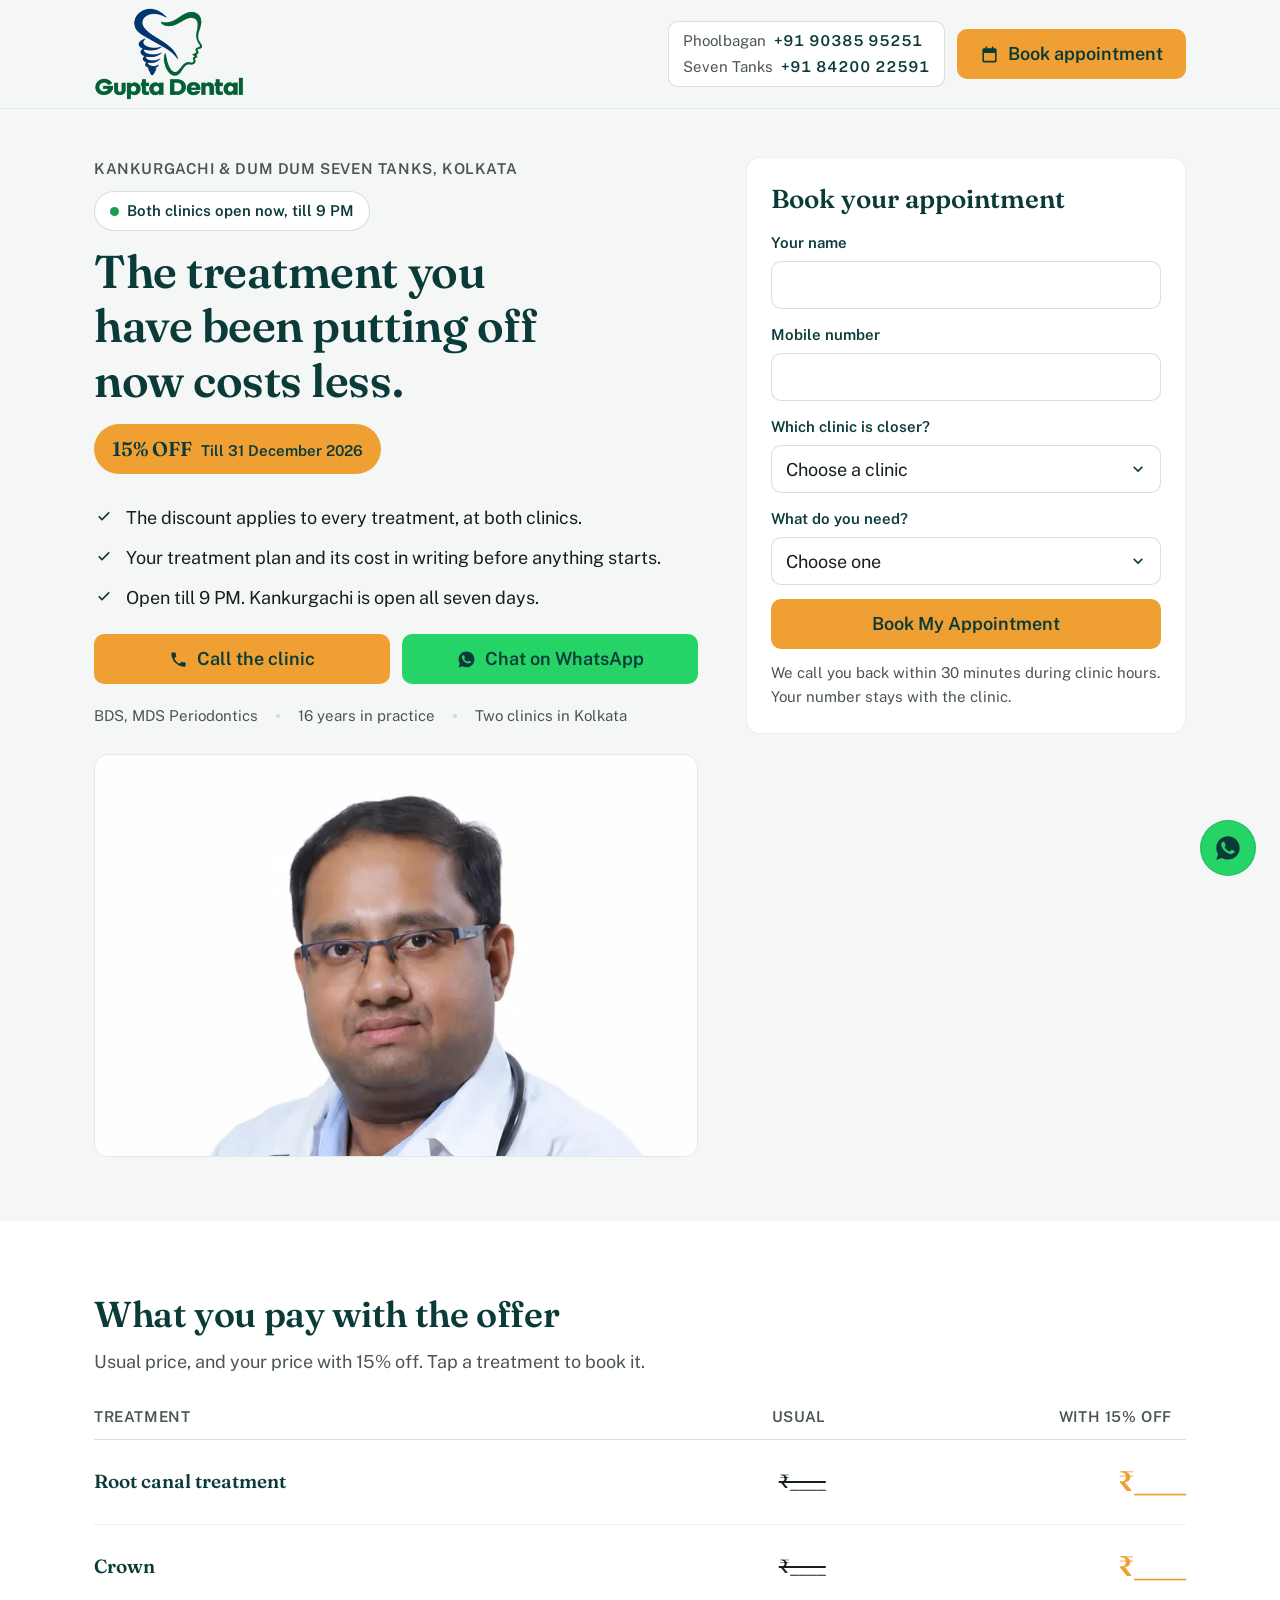
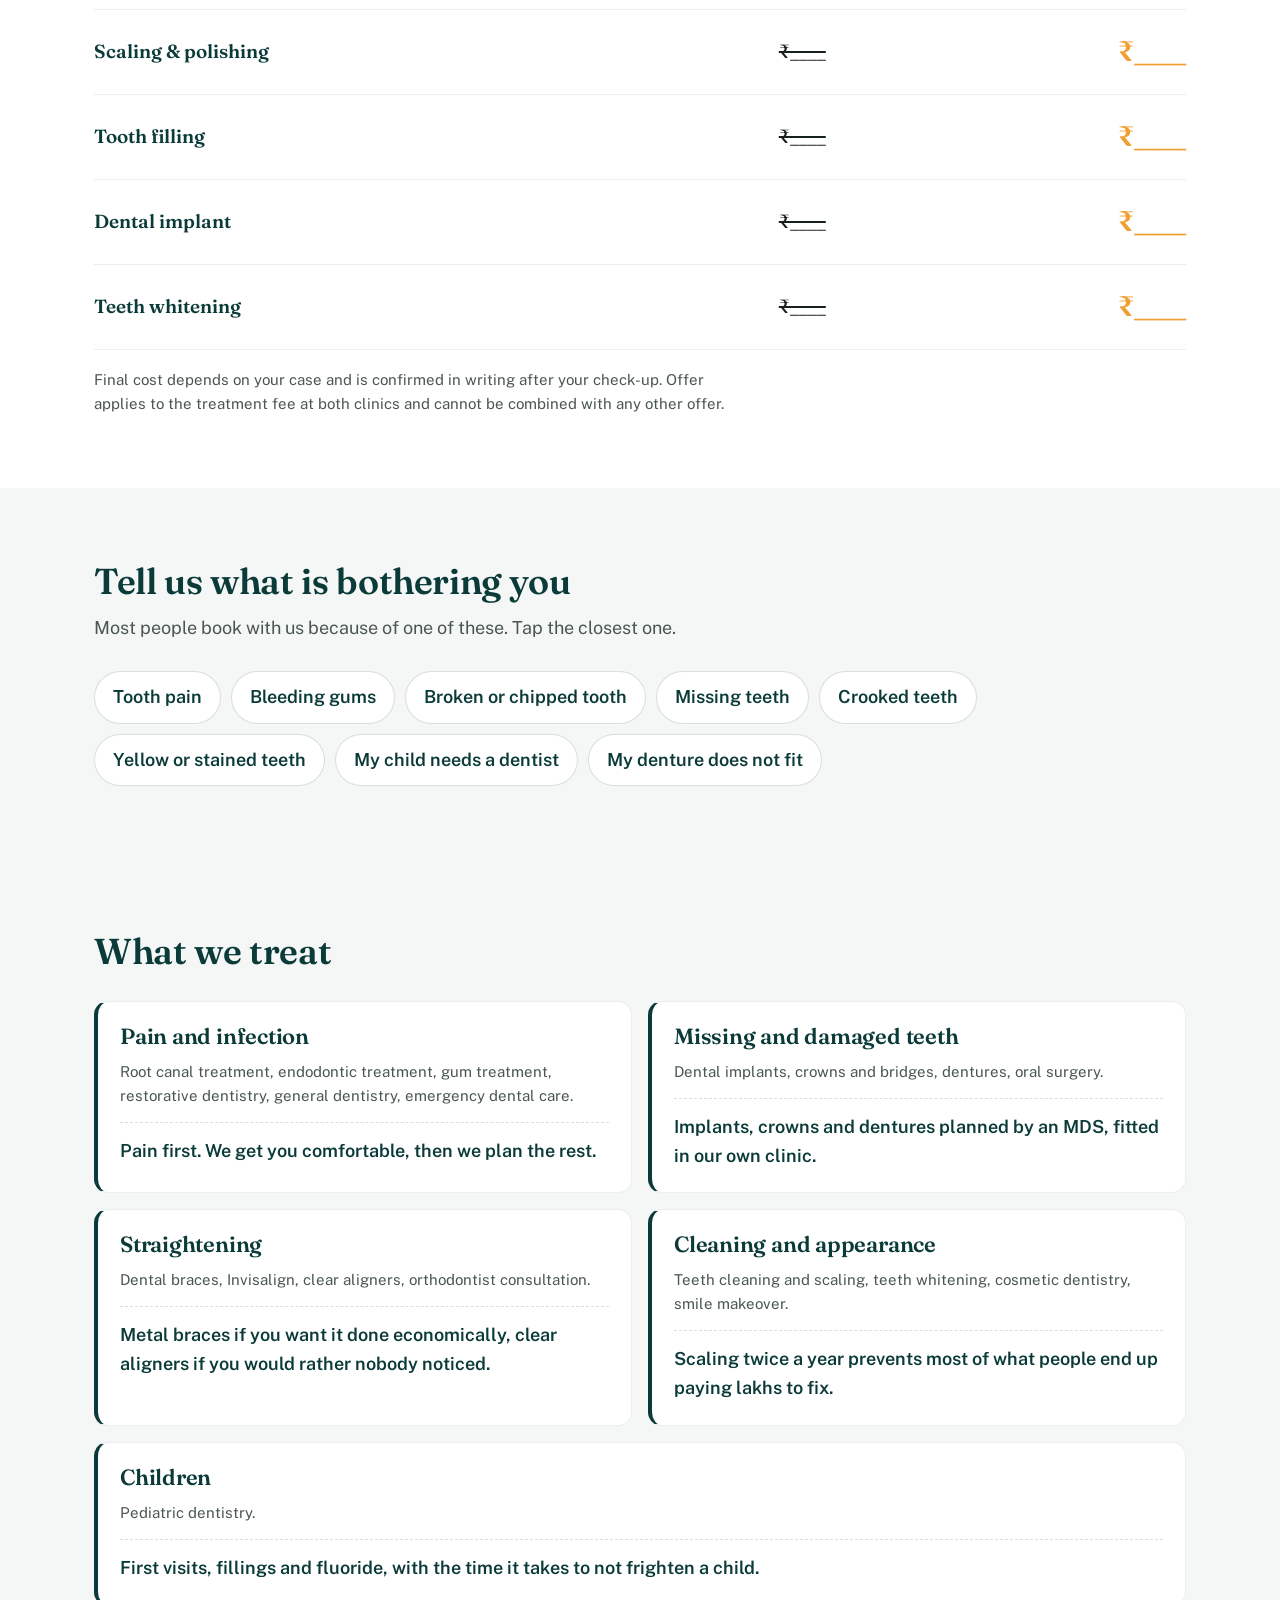
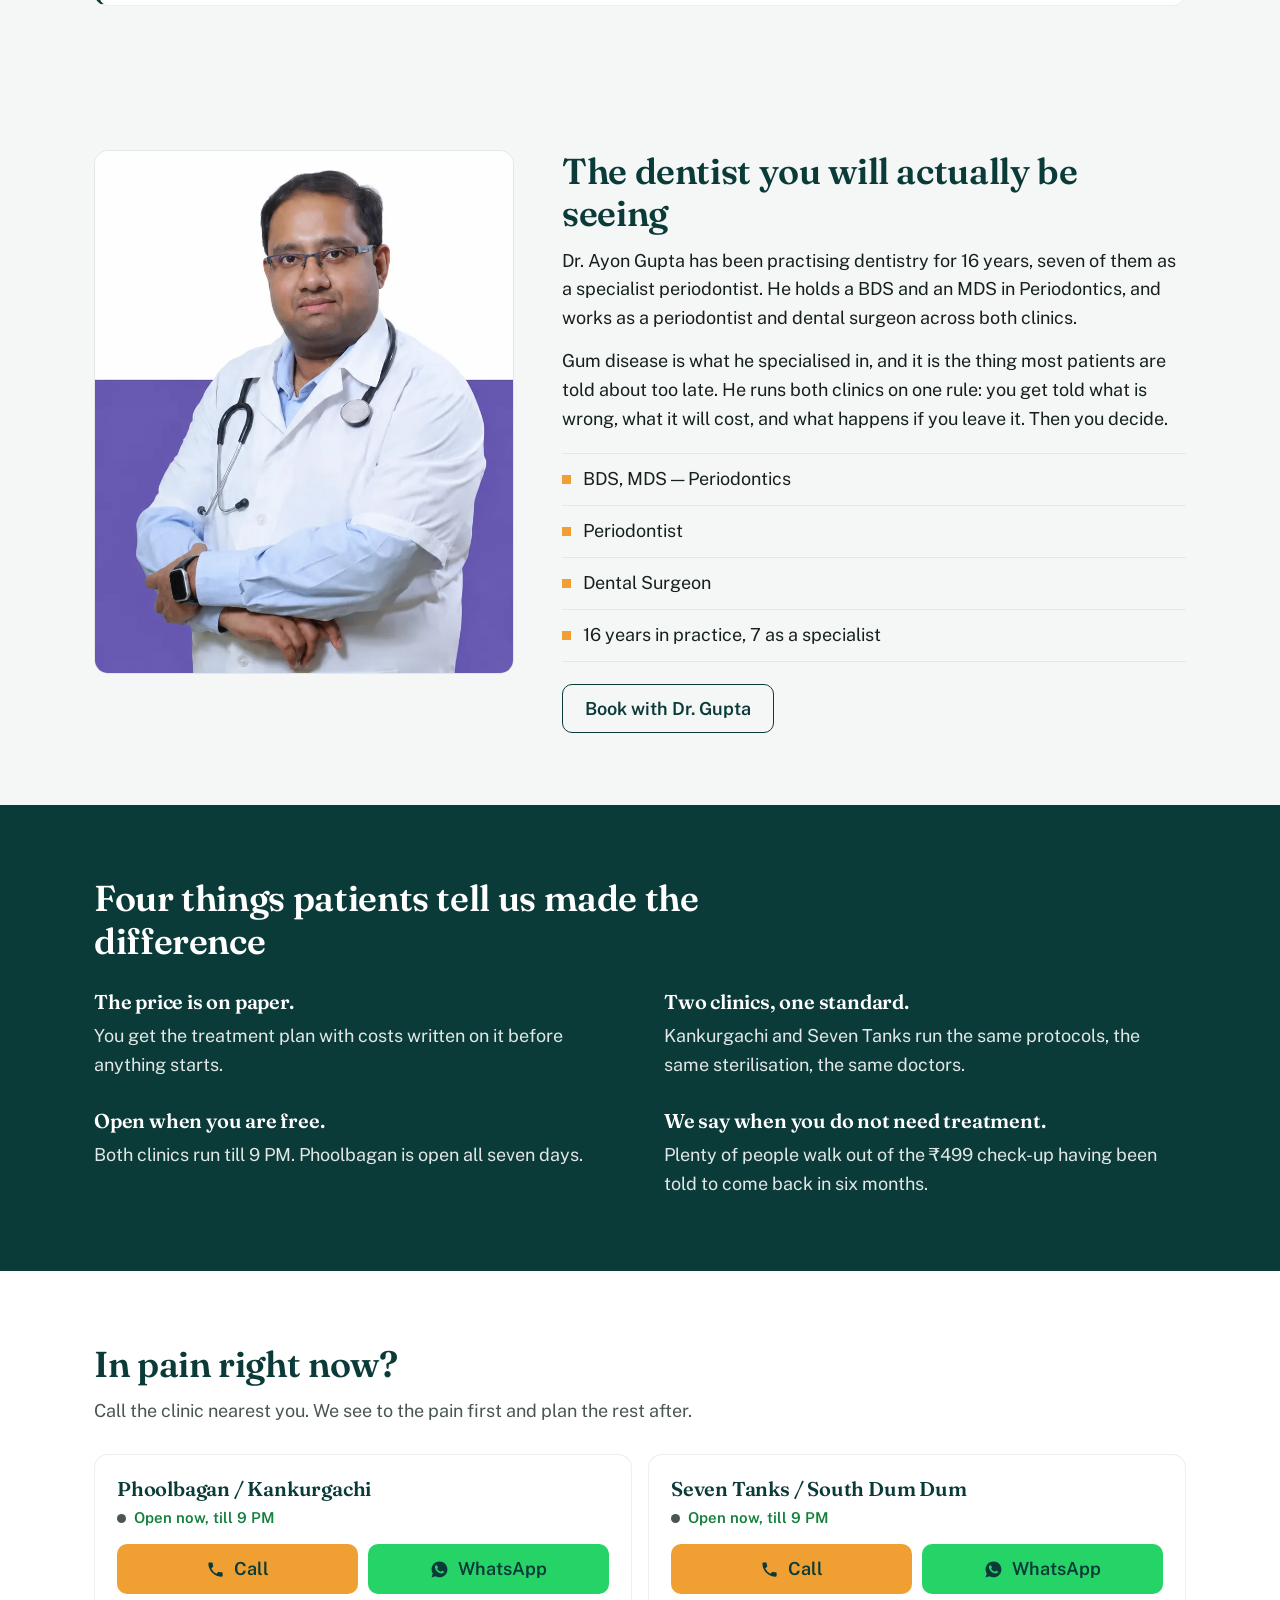
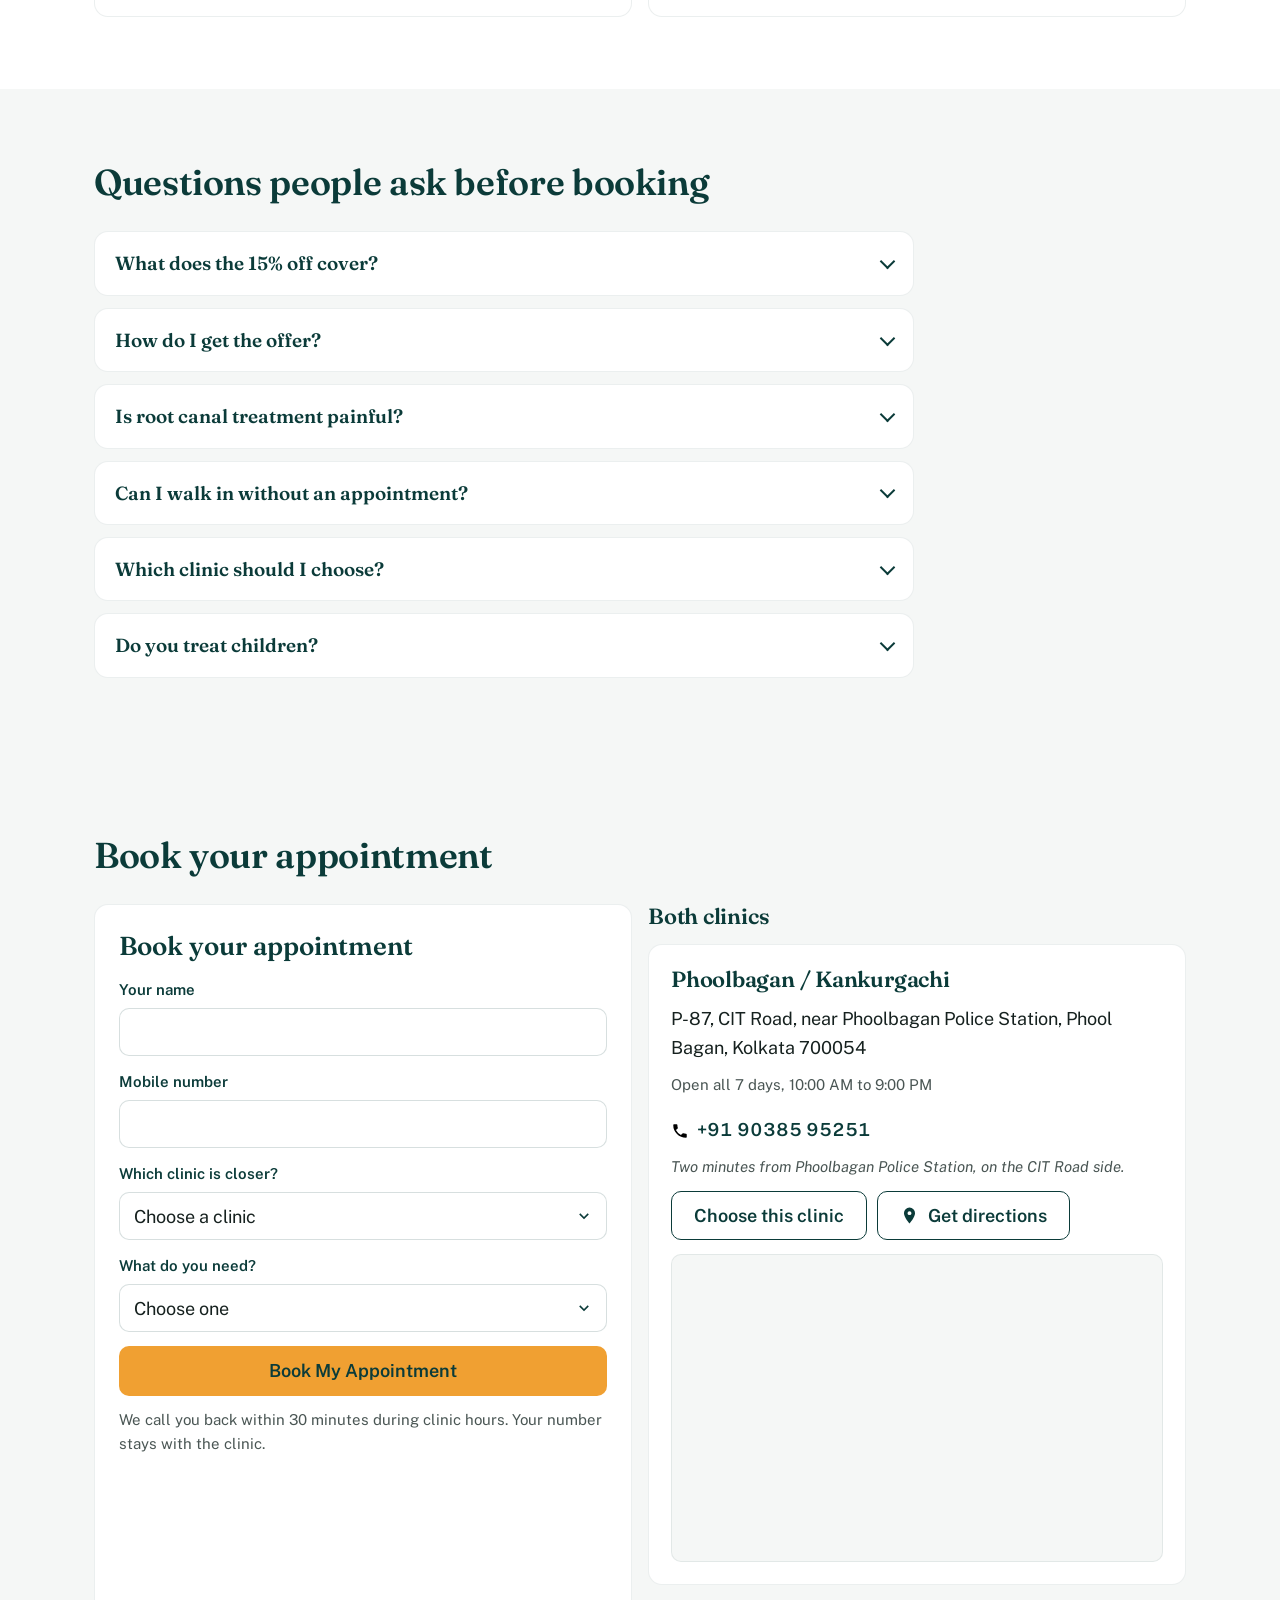
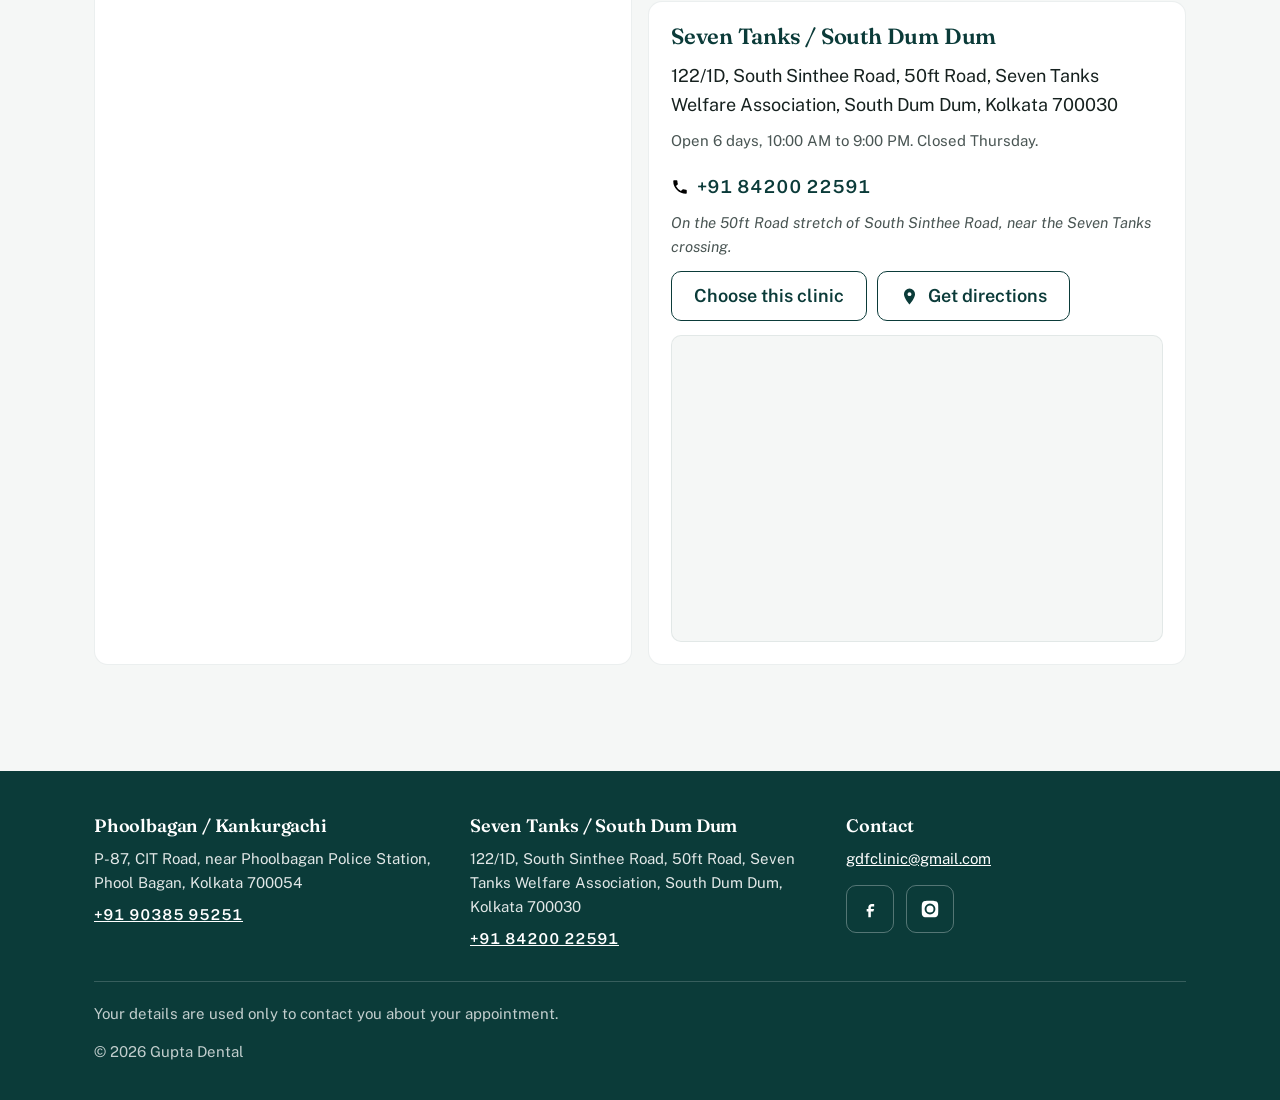
==== index.html @ 476ab726 "1st commit" ====
<!DOCTYPE html>
<html lang="en">
<head>
<meta charset="utf-8">
<meta name="viewport" content="width=device-width, initial-scale=1">
<title>Gupta Dental Kolkata — 15% Off Every Treatment | Book Today</title>
<meta name="description" content="15% off every treatment at Gupta Dental, Kankurgachi and Dum Dum Seven Tanks. BDS, MDS periodontist. Written costs before anything starts. Open till 9 PM. Book your appointment.">
<meta name="robots" content="noindex, follow">
<meta name="theme-color" content="#0B3B39">
<link rel="icon" href="assets/img/favicon.png" type="image/png">
<link rel="apple-touch-icon" href="assets/img/favicon.png">

<link rel="preconnect" href="https://fonts.googleapis.com">
<link rel="preconnect" href="https://fonts.gstatic.com" crossorigin>
<link rel="preload" as="image" href="assets/img/hero-dr-ayon-gupta.webp" type="image/webp" fetchpriority="high">

<!-- Fonts: Fraunces 600 + Public Sans 400/600 only, display=swap.
     Fetched without blocking the first paint — the headline shows immediately
     in the fallback face and swaps when Fraunces arrives. -->
<link rel="preload" as="style" href="https://fonts.googleapis.com/css2?family=Fraunces:opsz,wght@9..144,600&family=Public+Sans:wght@400;600&display=swap&subset=latin">
<link rel="stylesheet" href="https://fonts.googleapis.com/css2?family=Fraunces:opsz,wght@9..144,600&family=Public+Sans:wght@400;600&display=swap&subset=latin" media="print" onload="this.media='all';this.onload=null">
<noscript><link rel="stylesheet" href="https://fonts.googleapis.com/css2?family=Fraunces:opsz,wght@9..144,600&family=Public+Sans:wght@400;600&display=swap&subset=latin"></noscript>

<!-- Critical above-the-fold CSS. The full sheet loads just after. -->
<style>
:root{--ink:#0B3B39;--porcelain:#F5F7F6;--enamel:#fff;--marigold:#F0A032;--charcoal:#16211F;--whatsapp:#25D366;--line:rgba(11,59,57,.08);--line-strong:rgba(11,59,57,.16);--muted:#4A5654;--radius:14px;--radius-sm:10px;--tap:48px;--container:1140px;--gutter:16px;--font-display:"Fraunces",Georgia,serif;--font-body:"Public Sans",system-ui,-apple-system,"Segoe UI",Roboto,Arial,sans-serif;--fs-body:17px;--fs-small:15px}
@media(min-width:900px){:root{--gutter:24px;--fs-body:18px}}
*,*::before,*::after{box-sizing:border-box}
html{-webkit-text-size-adjust:100%;scroll-behavior:smooth}
body{margin:0;background:var(--porcelain);color:var(--charcoal);font-family:var(--font-body);font-size:var(--fs-body);line-height:1.6;overflow-x:hidden}
img{max-width:100%;display:block;height:auto}
h1,h2{font-family:var(--font-display);font-weight:600;color:var(--ink);line-height:1.18;margin:0 0 12px;letter-spacing:-.01em}
p{margin:0 0 14px}
ul{margin:0;padding:0;list-style:none}
:focus-visible{outline:2px solid var(--marigold);outline-offset:2px}
.container{width:100%;max-width:var(--container);margin:0 auto;padding-left:var(--gutter);padding-right:var(--gutter)}
.sr-only{position:absolute;width:1px;height:1px;padding:0;margin:-1px;overflow:hidden;clip:rect(0 0 0 0);clip-path:inset(50%);white-space:nowrap;border:0}
.skip-link{position:absolute;left:var(--gutter);top:-200px;z-index:200;background:var(--marigold);color:var(--ink);font-weight:600;font-size:var(--fs-small);padding:12px 18px;border-radius:var(--radius-sm);text-decoration:none}
.skip-link:focus{top:12px}
.btn{display:inline-flex;align-items:center;justify-content:center;gap:9px;min-height:var(--tap);padding:13px 22px;border-radius:var(--radius-sm);border:1.5px solid transparent;font-family:var(--font-body);font-size:var(--fs-body);font-weight:600;line-height:1.2;text-align:center;text-decoration:none;cursor:pointer}
.btn-primary{background:var(--marigold);color:var(--ink)}
.btn-secondary{background:transparent;color:var(--ink);border-color:var(--ink)}
.btn-whatsapp{background:var(--whatsapp);color:var(--ink)}
.btn-block{display:flex;width:100%}
.btn .ico{width:19px;height:19px;flex:none;fill:currentColor}
.site-header{position:sticky;top:0;z-index:60;background:var(--porcelain);border-bottom:1px solid var(--line)}
.header-inner{display:flex;align-items:center;justify-content:space-between;gap:16px;min-height:62px;padding-top:8px;padding-bottom:8px}
.logo img{width:124px}
.header-actions{display:flex;align-items:center;gap:12px}
.phone-pill{display:none;flex-direction:column;gap:2px;border:1px solid var(--line-strong);border-radius:var(--radius-sm);padding:7px 14px;background:var(--enamel)}
.phone-pill a{display:flex;align-items:baseline;gap:8px;font-size:var(--fs-small);text-decoration:none;color:var(--charcoal);white-space:nowrap}
.phone-pill .pl{color:var(--muted)}
.phone-pill .pn{font-weight:600;color:var(--ink);font-variant-numeric:tabular-nums}
.header-book{display:none}
.header-call{display:inline-flex}
@media(min-width:900px){.logo img{width:150px}.phone-pill{display:flex}.header-book{display:inline-flex}.header-call{display:none}}
.hero{padding:26px 0 40px}
@media(min-width:900px){.hero{padding:48px 0 64px}}
.hero-grid{display:grid;gap:22px;grid-template-columns:1fr;grid-template-areas:"lede" "form" "support" "media"}
@media(min-width:900px){.hero-grid{grid-template-columns:1fr 440px;column-gap:48px;row-gap:26px;align-items:start;grid-template-areas:"lede form" "support form" "media form"}}
.hero-lede{grid-area:lede}.hero-form-wrap{grid-area:form}.hero-support{grid-area:support}.hero-media{grid-area:media}
.eyebrow{font-size:var(--fs-small);font-weight:600;color:var(--muted);letter-spacing:.04em;text-transform:uppercase;margin:0 0 10px}
.status-pill{display:inline-flex;align-items:center;gap:8px;font-size:var(--fs-small);font-weight:600;color:var(--ink);background:var(--enamel);border:1px solid var(--line-strong);border-radius:999px;padding:7px 15px;margin-bottom:14px}
.status-dot{width:9px;height:9px;border-radius:50%;background:var(--muted);flex:none}
.status-pill[data-open="true"] .status-dot{background:#1B9E4B}
h1{font-size:31px;margin:0 0 16px;max-width:17ch}
@media(min-width:600px){h1{font-size:38px}}
@media(min-width:900px){h1{font-size:46px;max-width:15ch}}
.offer-badge{display:inline-flex;align-items:baseline;gap:9px;background:var(--marigold);color:var(--ink);border-radius:999px;padding:9px 18px;font-weight:600;font-size:var(--fs-small)}
.offer-badge .pct{font-family:var(--font-display);font-size:20px;letter-spacing:-.01em}
.hero-lede .offer-badge{margin-bottom:4px}
.form-card{background:var(--enamel);border:1px solid var(--line);border-radius:var(--radius);padding:22px 20px 20px;scroll-margin-top:90px}
.form-card .form-title{font-family:var(--font-display);font-weight:600;color:var(--ink);font-size:23px;line-height:1.2;margin:0 0 16px}
.field{margin-bottom:14px}
.field label{display:block;font-size:var(--fs-small);font-weight:600;color:var(--ink);margin-bottom:6px}
.field input,.field select{width:100%;min-height:var(--tap);padding:12px 14px;font-family:var(--font-body);font-size:16px;color:var(--charcoal);background:var(--enamel);border:1px solid var(--line-strong);border-radius:var(--radius-sm);appearance:none;-webkit-appearance:none}
.field select{background-image:url("data:image/svg+xml;charset=utf-8,%3Csvg xmlns='http://www.w3.org/2000/svg' viewBox='0 0 16 16'%3E%3Cpath fill='%230B3B39' d='M8 11.2 3.2 6.4l1.1-1.1L8 9l3.7-3.7 1.1 1.1z'/%3E%3C/svg%3E");background-repeat:no-repeat;background-position:right 14px center;background-size:16px;padding-right:42px}
.hp{position:absolute!important;left:-9999px!important;width:1px;height:1px;overflow:hidden}
.form-note{font-size:var(--fs-small);color:var(--muted);margin:12px 0 0}
.err{display:none;font-size:var(--fs-small);color:#B3261E;margin-top:6px}
.ticks{display:grid;gap:11px;margin:0 0 22px}
.ticks li{display:grid;grid-template-columns:22px 1fr;gap:10px;align-items:start}
.ticks .ico{width:20px;height:20px;margin-top:3px;fill:var(--ink)}
.hero-cta{display:flex;flex-wrap:wrap;gap:12px;margin-bottom:20px}
.hero-cta .btn{flex:1 1 190px}
.trust-strip{display:flex;flex-wrap:wrap;align-items:center;gap:8px 18px;font-size:var(--fs-small);color:var(--muted)}
.trust-strip li{display:flex;align-items:center;gap:8px}
.trust-strip li+li::before{content:"";width:4px;height:4px;border-radius:50%;background:var(--line-strong);margin-right:10px}
.hero-media img{width:100%;border-radius:var(--radius);border:1px solid var(--line)}
.sticky-bar,.offer-chip,.wa-float{display:none}
</style>

<link rel="stylesheet" href="css/styles.css">

<!-- dataLayer must exist before anything tries to push to it. -->
<script>window.dataLayer = window.dataLayer || [];</script>

<!-- Both are deferred so neither blocks the first paint. Deferred scripts run in
     document order, so config.js is always ready before main.js.
     main.js injects the GTM container (ID from js/config.js) as its first act. -->
<script src="js/config.js" defer></script>
<script src="js/main.js" defer></script>
</head>

<body>

<!-- GTM <body> fallback. It only does anything when JavaScript is switched off,
     and this page's forms need JavaScript, so it is left out by default.
     After setting gtmId in js/config.js, uncomment and paste the same ID here:

<noscript><iframe src="https://www.googletagmanager.com/ns.html?id=GTM-XXXXXXX"
height="0" width="0" style="display:none;visibility:hidden"></iframe></noscript>
-->

<a class="skip-link" href="#book">Skip to the booking form</a>

<!-- icon sprite -->
<svg width="0" height="0" style="position:absolute" aria-hidden="true" focusable="false">
  <symbol id="i-phone" viewBox="0 0 24 24"><path d="M6.6 10.8a15.1 15.1 0 0 0 6.6 6.6l2.2-2.2c.3-.3.7-.4 1-.2 1.2.4 2.4.6 3.6.6.6 0 1 .4 1 1V20c0 .6-.4 1-1 1A17 17 0 0 1 3 4c0-.6.4-1 1-1h3.5c.6 0 1 .4 1 1 0 1.3.2 2.5.6 3.6.1.4 0 .8-.2 1l-2.3 2.2z"/></symbol>
  <symbol id="i-wa" viewBox="0 0 24 24"><path d="M12 2C6.5 2 2 6.4 2 11.9c0 1.9.5 3.7 1.5 5.3L2 22l4.9-1.4c1.5.9 3.3 1.3 5.1 1.3 5.5 0 10-4.4 10-9.9S17.5 2 12 2zm5 13.9c-.2.6-1.2 1.2-1.7 1.2-.5.1-1 .2-3.3-.7-2.8-1.1-4.6-4-4.7-4.2-.1-.2-1.1-1.5-1.1-2.9s.7-2 1-2.3c.2-.3.5-.3.7-.3h.5c.2 0 .4-.1.7.5l.9 2.2c.1.2.1.3 0 .5l-.4.5-.3.3c-.1.1-.3.3-.1.6.2.3.8 1.3 1.7 2.1 1.1 1 2.1 1.3 2.4 1.4.3.1.4.1.6-.1l.9-1c.2-.2.4-.2.6-.1l2 1c.3.1.5.2.5.3.1.2.1.6-.1 1.1z"/></symbol>
  <symbol id="i-check" viewBox="0 0 24 24"><path d="M9.6 16.6 5 12l1.4-1.4 3.2 3.2 8-8L19 7.2z"/></symbol>
  <symbol id="i-cal" viewBox="0 0 24 24"><path d="M7 2h2v2h6V2h2v2h2a2 2 0 0 1 2 2v14a2 2 0 0 1-2 2H5a2 2 0 0 1-2-2V6a2 2 0 0 1 2-2h2V2zm12 8H5v10h14V10z"/></symbol>
  <symbol id="i-fb" viewBox="0 0 24 24"><path d="M14 9h3V6h-3c-2.2 0-4 1.8-4 4v2H8v3h2v7h3v-7h3l1-3h-4v-2c0-.6.4-1 1-1z"/></symbol>
  <symbol id="i-ig" viewBox="0 0 24 24"><path d="M12 2.2c3.2 0 3.6 0 4.9.1 1.2.1 1.8.2 2.2.4.6.2 1 .5 1.4.9.4.4.7.8.9 1.4.2.4.4 1 .4 2.2.1 1.3.1 1.7.1 4.9s0 3.6-.1 4.9c-.1 1.2-.2 1.8-.4 2.2-.2.6-.5 1-.9 1.4-.4.4-.8.7-1.4.9-.4.2-1 .4-2.2.4-1.3.1-1.7.1-4.9.1s-3.6 0-4.9-.1c-1.2-.1-1.8-.2-2.2-.4-.6-.2-1-.5-1.4-.9-.4-.4-.7-.8-.9-1.4-.2-.4-.4-1-.4-2.2-.1-1.3-.1-1.7-.1-4.9s0-3.6.1-4.9c.1-1.2.2-1.8.4-2.2.2-.6.5-1 .9-1.4.4-.4.8-.7 1.4-.9.4-.2 1-.4 2.2-.4 1.3-.1 1.7-.1 4.9-.1zm0 3.3a6.5 6.5 0 1 0 0 13 6.5 6.5 0 0 0 0-13zm0 10.7a4.2 4.2 0 1 1 0-8.4 4.2 4.2 0 0 1 0 8.4zm6.8-10.9a1.5 1.5 0 1 1-3 0 1.5 1.5 0 0 1 3 0z"/></symbol>
  <symbol id="i-play" viewBox="0 0 24 24"><path d="M8 5v14l11-7z"/></symbol>
  <symbol id="i-pin" viewBox="0 0 24 24"><path d="M12 2a7 7 0 0 0-7 7c0 5.2 7 13 7 13s7-7.8 7-13a7 7 0 0 0-7-7zm0 9.5A2.5 2.5 0 1 1 12 6.5a2.5 2.5 0 0 1 0 5z"/></symbol>
</svg>

<!-- ============================================================
     HEADER
     ============================================================ -->
<header class="site-header" id="site-header">
  <div class="container header-inner">
    <div class="logo">
      <picture>
        <source srcset="assets/img/logo.webp" type="image/webp">
        <img src="assets/img/logo.png" width="280" height="172" alt="Gupta Dental" fetchpriority="high" decoding="async">
      </picture>
    </div>

    <div class="header-actions">
      <div class="phone-pill">
        <a href="tel:+919038595251" data-call data-clinic="kankurgachi" data-loc="header">
          <span class="pl">Phoolbagan</span><span class="pn">+91 90385 95251</span>
        </a>
        <a href="tel:+918420022591" data-call data-clinic="sevenTanks" data-loc="header">
          <span class="pl">Seven Tanks</span><span class="pn">+91 84200 22591</span>
        </a>
      </div>

      <button type="button" class="btn btn-secondary header-call" data-open-chooser data-loc="header">
        <svg class="ico" aria-hidden="true"><use href="#i-phone"></use></svg>Call
      </button>

      <a href="#book" class="btn btn-primary header-book" data-book>
        <svg class="ico" aria-hidden="true"><use href="#i-cal"></use></svg>Book appointment
      </a>
    </div>
  </div>
</header>

<main id="main">

<!-- ============================================================
     HERO
     ============================================================ -->
<section class="hero">
  <div class="container hero-grid">

    <div class="hero-lede">
      <p class="eyebrow">Kankurgachi &amp; Dum Dum Seven Tanks, Kolkata</p>

      <p class="status-pill" id="status-pill" data-open="false">
        <span class="status-dot" aria-hidden="true"></span>
        <span id="status-text">Checking clinic hours…</span>
      </p>

      <h1 id="h1">The treatment you have been putting off now costs less.</h1>

      <!-- Offer badge — instance 1 of 2 on this page -->
      <p class="offer-badge" id="offer-badge-hero" hidden>
        <span class="pct">15% OFF</span>
        <span class="till">Till <span data-offer-date></span></span>
      </p>
    </div>

    <!-- lead form -->
    <div class="hero-form-wrap">
      <div class="form-card" id="book">
        <p class="form-title">Book your appointment</p>

        <form novalidate data-lead-form data-form-location="hero">
          <div class="field">
            <label for="name-h">Your name</label>
            <input type="text" id="name-h" name="name" autocomplete="name"
                   aria-describedby="err-name-h" required>
            <p class="err" id="err-name-h"></p>
          </div>

          <div class="field">
            <label for="phone-h">Mobile number</label>
            <input type="tel" id="phone-h" name="phone" inputmode="numeric"
                   autocomplete="tel" aria-describedby="err-phone-h" required>
            <p class="err" id="err-phone-h"></p>
          </div>

          <div class="field">
            <label for="clinic-h">Which clinic is closer?</label>
            <select id="clinic-h" name="clinic" data-clinic-select aria-describedby="err-clinic-h" required>
              <option value="">Choose a clinic</option>
              <option value="kankurgachi">Kankurgachi</option>
              <option value="sevenTanks">Dum Dum Seven Tanks</option>
            </select>
            <p class="err" id="err-clinic-h"></p>
          </div>

          <div class="field">
            <label for="need-h">What do you need?</label>
            <select id="need-h" name="treatment" data-need-select>
              <option value="">Choose one</option>
              <option>Root canal treatment</option>
              <option>Crown or bridge</option>
              <option>Scaling &amp; polishing</option>
              <option>Tooth filling</option>
              <option>Dental implant / missing teeth</option>
              <option>Teeth whitening</option>
              <option>Tooth pain</option>
              <option>Bleeding gums / gum problems</option>
              <option>Broken or chipped tooth</option>
              <option>Braces or clear aligners</option>
              <option>Dentures</option>
              <option>Child's dental visit</option>
              <option>General check-up</option>
              <option>Not sure / something else</option>
            </select>
          </div>

          <div class="hp" aria-hidden="true">
            <label for="company-h">Leave this field empty</label>
            <input type="text" id="company-h" name="company" tabindex="-1" autocomplete="off">
          </div>

          <button type="submit" class="btn btn-primary btn-block" data-submit>Book My Appointment</button>

          <p class="form-note">We call you back within 30 minutes during clinic hours. Your number stays with the clinic.</p>

          <p class="form-fail" role="alert" data-fail>
            That did not go through. Please try again, or call us now —
            <a href="tel:+919038595251" data-call data-clinic="kankurgachi" data-loc="form_error">+91 90385 95251</a>
            (Phoolbagan) or
            <a href="tel:+918420022591" data-call data-clinic="sevenTanks" data-loc="form_error">+91 84200 22591</a>
            (Seven Tanks).
          </p>
        </form>
      </div>
    </div>

    <!-- tick points, buttons and trust strip: below the form on mobile -->
    <div class="hero-support">
      <ul class="ticks">
        <li><svg class="ico" aria-hidden="true"><use href="#i-check"></use></svg>
          <span>The discount applies to every treatment, at both clinics.</span></li>
        <li><svg class="ico" aria-hidden="true"><use href="#i-check"></use></svg>
          <span>Your treatment plan and its cost in writing before anything starts.</span></li>
        <li><svg class="ico" aria-hidden="true"><use href="#i-check"></use></svg>
          <span>Open till 9 PM. Kankurgachi is open all seven days.</span></li>
      </ul>

      <div class="hero-cta">
        <a href="tel:+919038595251" class="btn btn-primary" data-call-selected data-loc="hero">
          <svg class="ico" aria-hidden="true"><use href="#i-phone"></use></svg>Call the clinic
        </a>
        <a href="#" class="btn btn-whatsapp" data-wa-selected data-loc="hero" rel="noopener">
          <svg class="ico" aria-hidden="true"><use href="#i-wa"></use></svg>Chat on WhatsApp
        </a>
      </div>

      <ul class="trust-strip">
        <li class="rating" id="rating-badge" hidden></li>
        <li>BDS, MDS Periodontics</li>
        <li>16 years in practice</li>
        <li>Two clinics in Kolkata</li>
      </ul>
    </div>

    <div class="hero-media">
      <picture>
        <source srcset="assets/img/hero-dr-ayon-gupta.webp" type="image/webp">
        <img src="assets/img/hero-dr-ayon-gupta.jpg" width="816" height="544"
             alt="Dr. Ayon Gupta, BDS, MDS Periodontics, at Gupta Dental"
             fetchpriority="high" decoding="async">
      </picture>
    </div>

  </div>
</section>

<!-- ============================================================
     PRICE BOARD
     ============================================================ -->
<section class="section prices" id="prices">
  <div class="container">
    <div class="section-head">
      <h2 id="price-heading">What you pay with the offer</h2>
      <p class="lede" id="price-intro">Usual price, and your price with 15% off. Tap a treatment to book it.</p>
    </div>

    <table class="price-table" role="table">
      <caption class="sr-only">Treatment prices, usual and with the offer applied</caption>
      <thead role="rowgroup">
        <tr role="row">
          <th scope="col" role="columnheader">Treatment</th>
          <th scope="col" role="columnheader" class="num">Usual</th>
          <th scope="col" role="columnheader" class="num" id="th-offer">With 15% off</th>
        </tr>
      </thead>
      <tbody role="rowgroup" id="price-body">
        <tr class="price-row" role="row" data-treat="root-canal">
          <td role="cell"><button type="button" class="price-link" data-price-btn>Root canal treatment</button></td>
          <td role="cell" class="num c-usual"><span class="price-usual" data-usual>₹____</span></td>
          <td role="cell" class="num c-now"><span class="price-now" data-now>₹____</span></td>
        </tr>
        <tr class="price-row" role="row" data-treat="crown">
          <td role="cell"><button type="button" class="price-link" data-price-btn>Crown</button></td>
          <td role="cell" class="num c-usual"><span class="price-usual" data-usual>₹____</span></td>
          <td role="cell" class="num c-now"><span class="price-now" data-now>₹____</span></td>
        </tr>
        <tr class="price-row" role="row" data-treat="scaling">
          <td role="cell"><button type="button" class="price-link" data-price-btn>Scaling &amp; polishing</button></td>
          <td role="cell" class="num c-usual"><span class="price-usual" data-usual>₹____</span></td>
          <td role="cell" class="num c-now"><span class="price-now" data-now>₹____</span></td>
        </tr>
        <tr class="price-row" role="row" data-treat="filling">
          <td role="cell"><button type="button" class="price-link" data-price-btn>Tooth filling</button></td>
          <td role="cell" class="num c-usual"><span class="price-usual" data-usual>₹____</span></td>
          <td role="cell" class="num c-now"><span class="price-now" data-now>₹____</span></td>
        </tr>
        <tr class="price-row" role="row" data-treat="implant">
          <td role="cell"><button type="button" class="price-link" data-price-btn>Dental implant</button></td>
          <td role="cell" class="num c-usual"><span class="price-usual" data-usual>₹____</span></td>
          <td role="cell" class="num c-now"><span class="price-now" data-now>₹____</span></td>
        </tr>
        <tr class="price-row" role="row" data-treat="whitening">
          <td role="cell"><button type="button" class="price-link" data-price-btn>Teeth whitening</button></td>
          <td role="cell" class="num c-usual"><span class="price-usual" data-usual>₹____</span></td>
          <td role="cell" class="num c-now"><span class="price-now" data-now>₹____</span></td>
        </tr>
      </tbody>
    </table>

    <p class="price-foot">
      Final cost depends on your case and is confirmed in writing after your check-up.
      <span id="offer-terms"></span>
    </p>
  </div>
</section>

<!-- ============================================================
     CONCERN CHIPS
     ============================================================ -->
<section class="section" id="concerns">
  <div class="container">
    <div class="section-head">
      <h2>Tell us what is bothering you</h2>
      <p class="lede">Most people book with us because of one of these. Tap the closest one.</p>
    </div>

    <div class="chips">
      <button type="button" class="chip" data-concern="Tooth pain">Tooth pain</button>
      <button type="button" class="chip" data-concern="Bleeding gums / gum problems">Bleeding gums</button>
      <button type="button" class="chip" data-concern="Broken or chipped tooth">Broken or chipped tooth</button>
      <button type="button" class="chip" data-concern="Dental implant / missing teeth">Missing teeth</button>
      <button type="button" class="chip" data-concern="Braces or clear aligners">Crooked teeth</button>
      <button type="button" class="chip" data-concern="Teeth whitening">Yellow or stained teeth</button>
      <button type="button" class="chip" data-concern="Child's dental visit">My child needs a dentist</button>
      <button type="button" class="chip" data-concern="Dentures">My denture does not fit</button>
    </div>
  </div>
</section>

<!-- ============================================================
     WHAT WE TREAT
     ============================================================ -->
<section class="section" id="treat">
  <div class="container">
    <div class="section-head"><h2>What we treat</h2></div>

    <div class="treat-grid">
      <article class="card treat-card reveal">
        <h3>Pain and infection</h3>
        <p class="services">Root canal treatment, endodontic treatment, gum treatment, restorative dentistry, general dentistry, emergency dental care.</p>
        <hr class="divider">
        <p class="tagline">Pain first. We get you comfortable, then we plan the rest.</p>
      </article>

      <article class="card treat-card reveal">
        <h3>Missing and damaged teeth</h3>
        <p class="services">Dental implants, crowns and bridges, dentures, oral surgery.</p>
        <hr class="divider">
        <p class="tagline">Implants, crowns and dentures planned by an MDS, fitted in our own clinic.</p>
      </article>

      <article class="card treat-card reveal">
        <h3>Straightening</h3>
        <p class="services">Dental braces, Invisalign, clear aligners, orthodontist consultation.</p>
        <hr class="divider">
        <p class="tagline">Metal braces if you want it done economically, clear aligners if you would rather nobody noticed.</p>
      </article>

      <article class="card treat-card reveal">
        <h3>Cleaning and appearance</h3>
        <p class="services">Teeth cleaning and scaling, teeth whitening, cosmetic dentistry, smile makeover.</p>
        <hr class="divider">
        <p class="tagline">Scaling twice a year prevents most of what people end up paying lakhs to fix.</p>
      </article>

      <article class="card treat-card reveal">
        <h3>Children</h3>
        <p class="services">Pediatric dentistry.</p>
        <hr class="divider">
        <p class="tagline">First visits, fillings and fluoride, with the time it takes to not frighten a child.</p>
      </article>
    </div>
  </div>
</section>

<!-- ============================================================
     DOCTOR
     ============================================================ -->
<section class="section" id="doctor">
  <div class="container doctor-grid">
    <div class="doctor-photo reveal">
      <picture>
        <source srcset="assets/img/dr-ayon-gupta.webp" type="image/webp">
        <img src="assets/img/dr-ayon-gupta.jpg" width="800" height="1000"
             alt="Dr. Ayon Gupta, periodontist and dental surgeon at Gupta Dental"
             loading="lazy" decoding="async">
      </picture>
    </div>

    <div>
      <h2>The dentist you will actually be seeing</h2>
      <p>Dr. Ayon Gupta has been practising dentistry for 16 years, seven of them as a specialist periodontist. He holds a BDS and an MDS in Periodontics, and works as a periodontist and dental surgeon across both clinics.</p>
      <p>Gum disease is what he specialised in, and it is the thing most patients are told about too late. He runs both clinics on one rule: you get told what is wrong, what it will cost, and what happens if you leave it. Then you decide.</p>

      <ul class="creds">
        <li>BDS, MDS — Periodontics</li>
        <li>Periodontist</li>
        <li>Dental Surgeon</li>
        <li>16 years in practice, 7 as a specialist</li>
      </ul>

      <a href="#book" class="btn btn-secondary" data-book>Book with Dr. Gupta</a>
    </div>
  </div>
</section>

<!-- ============================================================
     DARK BAND — four things
     ============================================================ -->
<section class="section band" id="four">
  <div class="container">
    <div class="section-head"><h2>Four things patients tell us made the difference</h2></div>

    <div class="band-grid">
      <div>
        <h3>The price is on paper.</h3>
        <p>You get the treatment plan with costs written on it before anything starts.</p>
      </div>
      <div>
        <h3>Two clinics, one standard.</h3>
        <p>Kankurgachi and Seven Tanks run the same protocols, the same sterilisation, the same doctors.</p>
      </div>
      <div>
        <h3>Open when you are free.</h3>
        <p>Both clinics run till 9 PM. Phoolbagan is open all seven days.</p>
      </div>
      <div>
        <h3 id="fourth-title"></h3>
        <p id="fourth-body"></p>
      </div>
    </div>
  </div>
</section>

<!-- ============================================================
     PATIENT VIDEOS — rendered only when config.videos is filled in
     ============================================================ -->
<section class="section" id="videos" hidden>
  <div class="container">
    <div class="section-head"><h2>Two patients, in their own words</h2></div>
    <div class="video-grid" id="video-grid"></div>
  </div>
</section>

<!-- ============================================================
     URGENT CARE
     ============================================================ -->
<section class="section urgent" id="urgent">
  <div class="container">
    <div class="section-head">
      <h2>In pain right now?</h2>
      <p class="lede">Call the clinic nearest you. We see to the pain first and plan the rest after.</p>
    </div>

    <div class="urgent-grid">
      <article class="card urgent-card">
        <h3>Phoolbagan / Kankurgachi</h3>
        <p class="status-line" data-status-for="kankurgachi" data-open="false">
          <span class="status-dot" aria-hidden="true"></span><span>Checking hours…</span>
        </p>
        <div class="urgent-actions">
          <a href="tel:+919038595251" class="btn btn-primary" data-call data-clinic="kankurgachi" data-loc="urgent">
            <svg class="ico" aria-hidden="true"><use href="#i-phone"></use></svg>Call
          </a>
          <a href="#" class="btn btn-whatsapp" data-wa data-clinic="kankurgachi" data-loc="urgent" rel="noopener">
            <svg class="ico" aria-hidden="true"><use href="#i-wa"></use></svg>WhatsApp
          </a>
        </div>
      </article>

      <article class="card urgent-card">
        <h3>Seven Tanks / South Dum Dum</h3>
        <p class="status-line" data-status-for="sevenTanks" data-open="false">
          <span class="status-dot" aria-hidden="true"></span><span>Checking hours…</span>
        </p>
        <div class="urgent-actions">
          <a href="tel:+918420022591" class="btn btn-primary" data-call data-clinic="sevenTanks" data-loc="urgent">
            <svg class="ico" aria-hidden="true"><use href="#i-phone"></use></svg>Call
          </a>
          <a href="#" class="btn btn-whatsapp" data-wa data-clinic="sevenTanks" data-loc="urgent" rel="noopener">
            <svg class="ico" aria-hidden="true"><use href="#i-wa"></use></svg>WhatsApp
          </a>
        </div>
      </article>
    </div>
  </div>
</section>

<!-- ============================================================
     FAQ
     ============================================================ -->
<section class="section" id="faq">
  <div class="container">
    <div class="section-head"><h2>Questions people ask before booking</h2></div>

    <div class="faq">
      <details>
        <summary>What does the 15% off cover?</summary>
        <p class="answer" id="faq-a1"></p>
      </details>

      <details>
        <summary>How do I get the offer?</summary>
        <p class="answer">Book through this page, call either clinic or message us on WhatsApp. The discount is shown on the written treatment plan you get before anything starts.</p>
      </details>

      <details>
        <summary>Is root canal treatment painful?</summary>
        <p class="answer">The infection hurts. The treatment is done under local anaesthetic, so you feel pressure rather than pain. Most patients are surprised by how ordinary it is. Tell us at the start if you are anxious and we will work slower.</p>
      </details>

      <details>
        <summary>Can I walk in without an appointment?</summary>
        <p class="answer">Walk-ins are welcome at both clinics until 9 PM, but you may wait. Booking ahead means you are seen at your slot.</p>
      </details>

      <details>
        <summary>Which clinic should I choose?</summary>
        <p class="answer">Whichever is closer. Both run the same treatments and the same doctors. Phoolbagan is open all seven days; Seven Tanks is closed on Thursday.</p>
      </details>

      <details>
        <summary>Do you treat children?</summary>
        <p class="answer">Yes. We do first visits, fillings, fluoride application and habit correction. Bring them for a look by age three rather than waiting for a complaint.</p>
      </details>
    </div>
  </div>
</section>

<!-- ============================================================
     SECOND FORM + BOTH CLINICS
     ============================================================ -->
<section class="section" id="clinics">
  <div class="container">
    <div class="section-head"><h2>Book your appointment</h2></div>

    <div class="clinic-grid" style="margin-bottom:34px">
      <div class="form-card" id="book-2">
        <p class="form-title">Book your appointment</p>

        <form novalidate data-lead-form data-form-location="footer">
          <div class="field">
            <label for="name-f">Your name</label>
            <input type="text" id="name-f" name="name" autocomplete="name"
                   aria-describedby="err-name-f" required>
            <p class="err" id="err-name-f"></p>
          </div>

          <div class="field">
            <label for="phone-f">Mobile number</label>
            <input type="tel" id="phone-f" name="phone" inputmode="numeric"
                   autocomplete="tel" aria-describedby="err-phone-f" required>
            <p class="err" id="err-phone-f"></p>
          </div>

          <div class="field">
            <label for="clinic-f">Which clinic is closer?</label>
            <select id="clinic-f" name="clinic" data-clinic-select aria-describedby="err-clinic-f" required>
              <option value="">Choose a clinic</option>
              <option value="kankurgachi">Kankurgachi</option>
              <option value="sevenTanks">Dum Dum Seven Tanks</option>
            </select>
            <p class="err" id="err-clinic-f"></p>
          </div>

          <div class="field">
            <label for="need-f">What do you need?</label>
            <select id="need-f" name="treatment" data-need-select>
              <option value="">Choose one</option>
              <option>Root canal treatment</option>
              <option>Crown or bridge</option>
              <option>Scaling &amp; polishing</option>
              <option>Tooth filling</option>
              <option>Dental implant / missing teeth</option>
              <option>Teeth whitening</option>
              <option>Tooth pain</option>
              <option>Bleeding gums / gum problems</option>
              <option>Broken or chipped tooth</option>
              <option>Braces or clear aligners</option>
              <option>Dentures</option>
              <option>Child's dental visit</option>
              <option>General check-up</option>
              <option>Not sure / something else</option>
            </select>
          </div>

          <div class="hp" aria-hidden="true">
            <label for="company-f">Leave this field empty</label>
            <input type="text" id="company-f" name="company" tabindex="-1" autocomplete="off">
          </div>

          <button type="submit" class="btn btn-primary btn-block" data-submit>Book My Appointment</button>

          <p class="form-note">We call you back within 30 minutes during clinic hours. Your number stays with the clinic.</p>

          <p class="form-fail" role="alert" data-fail>
            That did not go through. Please try again, or call us now —
            <a href="tel:+919038595251" data-call data-clinic="kankurgachi" data-loc="form_error">+91 90385 95251</a>
            (Phoolbagan) or
            <a href="tel:+918420022591" data-call data-clinic="sevenTanks" data-loc="form_error">+91 84200 22591</a>
            (Seven Tanks).
          </p>
        </form>
      </div>

      <div>
        <h3 style="margin-bottom:14px">Both clinics</h3>

        <article class="card clinic-card" data-clinic-card="kankurgachi" style="margin-bottom:16px">
          <span class="selected-pill">Selected</span>
          <h3>Phoolbagan / Kankurgachi</h3>
          <address>P-87, CIT Road, near Phoolbagan Police Station, Phool Bagan, Kolkata 700054</address>
          <p class="hours">Open all 7 days, 10:00 AM to 9:00 PM</p>
          <a class="phone" href="tel:+919038595251" data-call data-clinic="kankurgachi" data-loc="clinic_card">
            <svg class="ico" width="18" height="18" aria-hidden="true"><use href="#i-phone"></use></svg>+91 90385 95251
          </a>
          <p class="landmark">Two minutes from Phoolbagan Police Station, on the CIT Road side.</p>
          <div class="card-actions">
            <button type="button" class="btn btn-secondary" data-select-clinic aria-pressed="false">
              Choose this clinic
            </button>
            <a class="btn btn-secondary" href="#" data-directions="kankurgachi" target="_blank" rel="noopener">
              <svg class="ico" aria-hidden="true"><use href="#i-pin"></use></svg>Get directions
            </a>
          </div>
          <div class="map-holder" data-map="kankurgachi">
            <button type="button" class="btn btn-secondary" data-show-map>Show map</button>
          </div>
        </article>

        <article class="card clinic-card" data-clinic-card="sevenTanks">
          <span class="selected-pill">Selected</span>
          <h3>Seven Tanks / South Dum Dum</h3>
          <address>122/1D, South Sinthee Road, 50ft Road, Seven Tanks Welfare Association, South Dum Dum, Kolkata 700030</address>
          <p class="hours">Open 6 days, 10:00 AM to 9:00 PM. Closed Thursday.</p>
          <a class="phone" href="tel:+918420022591" data-call data-clinic="sevenTanks" data-loc="clinic_card">
            <svg class="ico" width="18" height="18" aria-hidden="true"><use href="#i-phone"></use></svg>+91 84200 22591
          </a>
          <p class="landmark">On the 50ft Road stretch of South Sinthee Road, near the Seven Tanks crossing.</p>
          <div class="card-actions">
            <button type="button" class="btn btn-secondary" data-select-clinic aria-pressed="false">
              Choose this clinic
            </button>
            <a class="btn btn-secondary" href="#" data-directions="sevenTanks" target="_blank" rel="noopener">
              <svg class="ico" aria-hidden="true"><use href="#i-pin"></use></svg>Get directions
            </a>
          </div>
          <div class="map-holder" data-map="sevenTanks">
            <button type="button" class="btn btn-secondary" data-show-map>Show map</button>
          </div>
        </article>
      </div>
    </div>
  </div>
</section>

</main>

<!-- ============================================================
     FOOTER
     ============================================================ -->
<footer class="site-footer">
  <div class="container">
    <div class="footer-grid">
      <div>
        <h3>Phoolbagan / Kankurgachi</h3>
        <address>P-87, CIT Road, near Phoolbagan Police Station, Phool Bagan, Kolkata 700054</address>
        <a class="f-phone" href="tel:+919038595251" data-call data-clinic="kankurgachi" data-loc="footer">+91 90385 95251</a>
      </div>

      <div>
        <h3>Seven Tanks / South Dum Dum</h3>
        <address>122/1D, South Sinthee Road, 50ft Road, Seven Tanks Welfare Association, South Dum Dum, Kolkata 700030</address>
        <a class="f-phone" href="tel:+918420022591" data-call data-clinic="sevenTanks" data-loc="footer">+91 84200 22591</a>
      </div>

      <div>
        <h3>Contact</h3>
        <p><a href="mailto:gdfclinic@gmail.com" id="footer-email">gdfclinic@gmail.com</a></p>
        <ul class="social-row">
          <li><a href="#" id="social-fb" target="_blank" rel="noopener" aria-label="Gupta Dental on Facebook">
            <svg aria-hidden="true"><use href="#i-fb"></use></svg></a></li>
          <li><a href="#" id="social-ig" target="_blank" rel="noopener" aria-label="Gupta Dental on Instagram">
            <svg aria-hidden="true"><use href="#i-ig"></use></svg></a></li>
        </ul>
      </div>
    </div>

    <div class="footer-legal">
      <p>Your details are used only to contact you about your appointment.</p>
      <p id="footer-copy">© 2026 Gupta Dental</p>
    </div>
  </div>
</footer>

<!-- ============================================================
     MOBILE STICKY BAR + OFFER CHIP (badge instance 2 of 2)
     ============================================================ -->
<button type="button" class="offer-chip" id="offer-chip" hidden data-scroll-to="#prices">
  <span>15% OFF · Till <span data-offer-date></span></span>
</button>

<nav class="sticky-bar" id="sticky-bar" aria-label="Quick actions">
  <a href="tel:+919038595251" class="s-call" data-call-selected data-loc="sticky">
    <svg class="ico" aria-hidden="true"><use href="#i-phone"></use></svg>Call
  </a>
  <a href="#" class="s-wa" data-wa-selected data-loc="sticky" rel="noopener">
    <svg class="ico" aria-hidden="true"><use href="#i-wa"></use></svg>WhatsApp
  </a>
  <a href="#book" class="s-book" data-book>
    <svg class="ico" aria-hidden="true"><use href="#i-cal"></use></svg>Book
  </a>
</nav>

<a href="#" class="wa-float" id="wa-float" data-wa-selected data-loc="float"
   rel="noopener" aria-label="Chat with Gupta Dental on WhatsApp">
  <svg aria-hidden="true"><use href="#i-wa"></use></svg>
</a>

<!-- clinic chooser (plain overlay, not <dialog>, so it works on iOS 15.0–15.3 too) -->
<div class="chooser" id="chooser" hidden role="dialog" aria-modal="true" aria-labelledby="chooser-title">
  <div class="chooser-panel">
    <div class="chooser-inner">
      <h2 id="chooser-title">Which clinic?</h2>
      <p>Pick the one closer to you and we will keep it selected.</p>
      <div class="chooser-list" id="chooser-list"></div>
      <button type="button" class="btn btn-secondary chooser-close" data-close-chooser>Close</button>
    </div>
  </div>
</div>

</body>
</html>
---- css/styles.css ----
/* ============================================================
   Gupta Dental — 15% Off landing page
   Design system is fixed by the client brief. Do not change the
   colour tokens or the type pairing without sign-off.

   Ink teal    #0B3B39  dark bands, footer, headings
   Porcelain   #F5F7F6  page background
   Enamel      #FFFFFF  cards, form
   Marigold    #F0A032  CTAs, prices, offer badge (only accent)
   Charcoal    #16211F  body text
   WhatsApp    #25D366  WhatsApp button only
   ============================================================ */

:root {
  --ink: #0B3B39;
  --porcelain: #F5F7F6;
  --enamel: #FFFFFF;
  --marigold: #F0A032;
  --charcoal: #16211F;
  --whatsapp: #25D366;

  --line: rgba(11, 59, 57, 0.08);   /* 8% ink teal — card borders */
  --line-strong: rgba(11, 59, 57, 0.16);
  --muted: #4A5654;                 /* charcoal lightened, still 7.4:1 on white */

  --radius: 14px;
  --radius-sm: 10px;
  --tap: 48px;

  --container: 1140px;
  --gutter: 16px;

  --font-display: "Fraunces", Georgia, "Times New Roman", serif;
  --font-body: "Public Sans", system-ui, -apple-system, "Segoe UI", Roboto, Arial, sans-serif;

  /* Nothing on this page is allowed below 15px. */
  --fs-body: 17px;
  --fs-small: 15px;
}

@media (min-width: 900px) {
  :root { --gutter: 24px; --fs-body: 18px; }
}

/* ---------- reset ---------- */
*, *::before, *::after { box-sizing: border-box; }

html { -webkit-text-size-adjust: 100%; scroll-behavior: smooth; }

body {
  margin: 0;
  background: var(--porcelain);
  color: var(--charcoal);
  font-family: var(--font-body);
  font-size: var(--fs-body);
  font-weight: 400;
  line-height: 1.6;
  overflow-x: hidden;
}

img, picture, video, iframe { max-width: 100%; display: block; }
img, video { height: auto; }

h1, h2, h3, h4 {
  font-family: var(--font-display);
  font-weight: 600;
  color: var(--ink);
  line-height: 1.18;
  margin: 0 0 12px;
  letter-spacing: -0.01em;
}

p { margin: 0 0 14px; }
p:last-child { margin-bottom: 0; }

a { color: var(--ink); }

ul { margin: 0; padding: 0; list-style: none; }

button { font: inherit; color: inherit; }

/* Visible focus ring — marigold, 2px, never removed */
:focus-visible {
  outline: 2px solid var(--marigold);
  outline-offset: 2px;
  border-radius: 4px;
}

/* ---------- layout ---------- */
.container {
  width: 100%;
  max-width: var(--container);
  margin: 0 auto;
  padding-left: var(--gutter);
  padding-right: var(--gutter);
}

.section { padding: 48px 0; }
@media (min-width: 900px) { .section { padding: 72px 0; } }

.section-head { max-width: 760px; margin-bottom: 28px; }

h2 { font-size: 27px; }
@media (min-width: 900px) { h2 { font-size: 36px; } }

h3 { font-size: 20px; }
@media (min-width: 900px) { h3 { font-size: 22px; } }

.lede { font-size: var(--fs-body); color: var(--muted); }

.small { font-size: var(--fs-small); }

.sr-only {
  position: absolute; width: 1px; height: 1px;
  padding: 0; margin: -1px; overflow: hidden;
  clip: rect(0 0 0 0); clip-path: inset(50%); white-space: nowrap; border: 0;
}

/* Skip link straight to the form */
.skip-link {
  position: absolute; left: var(--gutter); top: -200px;
  z-index: 200;
  background: var(--marigold); color: var(--ink);
  font-weight: 600; font-size: var(--fs-small);
  padding: 12px 18px; border-radius: var(--radius-sm);
  text-decoration: none;
}
.skip-link:focus { top: 12px; }

/* ---------- cards ---------- */
.card {
  background: var(--enamel);
  border: 1px solid var(--line);
  border-radius: var(--radius);
  padding: 22px;
}

/* ---------- buttons ---------- */
.btn {
  display: inline-flex;
  align-items: center;
  justify-content: center;
  gap: 9px;
  min-height: var(--tap);
  padding: 13px 22px;
  border-radius: var(--radius-sm);
  border: 1.5px solid transparent;
  font-family: var(--font-body);
  font-size: var(--fs-body);
  font-weight: 600;
  line-height: 1.2;
  text-align: center;
  text-decoration: none;
  cursor: pointer;
  transition: background-color .18s ease, border-color .18s ease, color .18s ease;
}

.btn-primary { background: var(--marigold); color: var(--ink); }
.btn-primary:hover { background: #E2912A; }

.btn-secondary {
  background: transparent;
  color: var(--ink);
  border-color: var(--ink);
}
.btn-secondary:hover { background: rgba(11, 59, 57, 0.06); }

/* Ink-teal text on WhatsApp green = 6.23:1. White on it is only 1.98:1,
   which is why the label is ink, not white. */
.btn-whatsapp { background: var(--whatsapp); color: var(--ink); }
.btn-whatsapp:hover { background: #1FBF5B; }

.btn-block { display: flex; width: 100%; }

.btn[disabled] { opacity: .75; cursor: not-allowed; }

.btn .ico { width: 19px; height: 19px; flex: none; fill: currentColor; }

/* ---------- offer badge (appears EXACTLY twice on the page) ---------- */
.offer-badge {
  display: inline-flex;
  align-items: baseline;
  gap: 9px;
  background: var(--marigold);
  color: var(--ink);
  border-radius: 999px;
  padding: 9px 18px;
  font-weight: 600;
  font-size: var(--fs-small);
}
.offer-badge .pct {
  font-family: var(--font-display);
  font-size: 20px;
  letter-spacing: -0.01em;
}

/* ============================================================
   HEADER
   ============================================================ */
.site-header {
  position: sticky;
  top: 0;
  z-index: 60;
  background: var(--porcelain);
  border-bottom: 1px solid var(--line);
}
.site-header.is-stuck { background: var(--enamel); border-bottom-color: var(--line-strong); }

.header-inner {
  display: flex;
  align-items: center;
  justify-content: space-between;
  gap: 16px;
  min-height: 62px;
  padding-top: 8px;
  padding-bottom: 8px;
}

.logo img { width: 124px; height: auto; }
@media (min-width: 900px) { .logo img { width: 150px; } }

.header-actions { display: flex; align-items: center; gap: 12px; }

/* Two-row phone pill, desktop */
.phone-pill {
  display: none;
  flex-direction: column;
  gap: 2px;
  border: 1px solid var(--line-strong);
  border-radius: var(--radius-sm);
  padding: 7px 14px;
  background: var(--enamel);
}
.phone-pill a {
  display: flex;
  align-items: baseline;
  gap: 8px;
  font-size: var(--fs-small);
  text-decoration: none;
  color: var(--charcoal);
  white-space: nowrap;
}
.phone-pill a:hover { color: var(--ink); }
.phone-pill .pl { color: var(--muted); }
.phone-pill .pn { font-weight: 600; color: var(--ink); font-variant-numeric: tabular-nums; }

.header-book { display: none; }
.header-call { display: inline-flex; }

@media (min-width: 900px) {
  .phone-pill { display: flex; }
  .header-book { display: inline-flex; }
  .header-call { display: none; }
}

/* ============================================================
   HERO
   ============================================================ */
.hero { padding: 26px 0 40px; }
@media (min-width: 900px) { .hero { padding: 48px 0 64px; } }

.hero-grid {
  display: grid;
  gap: 22px;
  grid-template-columns: 1fr;
  grid-template-areas:
    "lede"
    "form"
    "support"
    "media";
}

@media (min-width: 900px) {
  .hero-grid {
    grid-template-columns: 1fr 440px;
    column-gap: 48px;
    row-gap: 26px;
    align-items: start;
    grid-template-areas:
      "lede    form"
      "support form"
      "media   form";
  }
}

.hero-lede { grid-area: lede; }
.hero-form-wrap { grid-area: form; }
.hero-support { grid-area: support; }
.hero-media { grid-area: media; }

.eyebrow {
  font-size: var(--fs-small);
  font-weight: 600;
  color: var(--muted);
  letter-spacing: .04em;
  text-transform: uppercase;
  margin: 0 0 10px;
}

/* "Open today" status pill — text is written by JS from clinic hours */
.status-pill {
  display: inline-flex;
  align-items: center;
  gap: 8px;
  font-size: var(--fs-small);
  font-weight: 600;
  color: var(--ink);
  background: var(--enamel);
  border: 1px solid var(--line-strong);
  border-radius: 999px;
  padding: 7px 15px;
  margin-bottom: 14px;
}
.status-dot {
  width: 9px; height: 9px; border-radius: 50%;
  background: var(--muted); flex: none;
}
.status-pill[data-open="true"] .status-dot { background: #1B9E4B; }

h1 {
  font-size: 31px;
  margin: 0 0 16px;
  max-width: 17ch;
}
@media (min-width: 600px) { h1 { font-size: 38px; } }
@media (min-width: 900px) { h1 { font-size: 46px; max-width: 15ch; } }

.hero-lede .offer-badge { margin-bottom: 4px; }

/* tick points */
.ticks { display: grid; gap: 11px; margin: 0 0 22px; }
.ticks li {
  display: grid;
  grid-template-columns: 22px 1fr;
  gap: 10px;
  align-items: start;
  font-size: var(--fs-body);
}
.ticks .ico { width: 20px; height: 20px; margin-top: 3px; fill: var(--ink); }

.hero-cta { display: flex; flex-wrap: wrap; gap: 12px; margin-bottom: 20px; }
.hero-cta .btn { flex: 1 1 190px; }

/* trust strip */
.trust-strip {
  display: flex;
  flex-wrap: wrap;
  align-items: center;
  gap: 8px 18px;
  font-size: var(--fs-small);
  color: var(--muted);
}
.trust-strip li { display: flex; align-items: center; gap: 8px; }
.trust-strip li + li::before {
  content: "";
  width: 4px; height: 4px; border-radius: 50%;
  background: var(--line-strong);
  margin-right: 10px;
}
/* no leading separator when the rating item is hidden */
.trust-strip li[hidden] { display: none; }
.trust-strip li[hidden] + li::before { content: none; }
.trust-strip .rating { font-weight: 600; color: var(--ink); }

.hero-media img {
  width: 100%;
  border-radius: var(--radius);
  border: 1px solid var(--line);
}

/* ---------- lead form card ---------- */
.form-card {
  background: var(--enamel);
  border: 1px solid var(--line);
  border-radius: var(--radius);
  padding: 22px 20px 20px;
  scroll-margin-top: 90px;
}
@media (min-width: 900px) { .form-card { padding: 26px 24px 24px; } }

.form-card h2, .form-card .form-title {
  font-family: var(--font-display);
  font-weight: 600;
  color: var(--ink);
  font-size: 23px;
  line-height: 1.2;
  margin: 0 0 16px;
}
@media (min-width: 900px) { .form-card .form-title { font-size: 26px; } }

/* brief flash when a price row or concern chip sends the visitor here */
.form-card.is-flash {
  border-color: var(--marigold);
  box-shadow: 0 0 0 3px rgba(240, 160, 50, .28);
  transition: box-shadow .25s ease, border-color .25s ease;
}

.field { margin-bottom: 14px; }

.field label {
  display: block;
  font-size: var(--fs-small);
  font-weight: 600;
  color: var(--ink);
  margin-bottom: 6px;
}

.field input,
.field select {
  width: 100%;
  min-height: var(--tap);
  padding: 12px 14px;
  font-family: var(--font-body);
  font-size: 16px; /* 16px minimum stops iOS Safari zooming on focus */
  color: var(--charcoal);
  background: var(--enamel);
  border: 1px solid var(--line-strong);
  border-radius: var(--radius-sm);
  appearance: none;
  -webkit-appearance: none;
}
@media (min-width: 900px) { .field input, .field select { font-size: var(--fs-body); } }

.field select {
  background-image: url("data:image/svg+xml;charset=utf-8,%3Csvg xmlns='http://www.w3.org/2000/svg' viewBox='0 0 16 16'%3E%3Cpath fill='%230B3B39' d='M8 11.2 3.2 6.4l1.1-1.1L8 9l3.7-3.7 1.1 1.1z'/%3E%3C/svg%3E");
  background-repeat: no-repeat;
  background-position: right 14px center;
  background-size: 16px;
  padding-right: 42px;
}

.field input:focus, .field select:focus { border-color: var(--ink); }

.field.has-error input, .field.has-error select { border-color: #B3261E; }

.err {
  display: none;
  font-size: var(--fs-small);
  color: #B3261E;
  margin-top: 6px;
}
.field.has-error .err { display: block; }

/* honeypot — hidden from people, visible to bots */
.hp {
  position: absolute !important;
  left: -9999px !important;
  width: 1px; height: 1px; overflow: hidden;
}

.form-note {
  font-size: var(--fs-small);
  color: var(--muted);
  margin: 12px 0 0;
}

.form-fail {
  display: none;
  font-size: var(--fs-small);
  background: #FDF3E6;
  border: 1px solid var(--marigold);
  border-radius: var(--radius-sm);
  padding: 12px 14px;
  margin-top: 12px;
  color: var(--charcoal);
}
.form-fail a { font-weight: 600; white-space: nowrap; }
.form-card.is-failed .form-fail { display: block; }

.spin {
  width: 16px; height: 16px; flex: none;
  border: 2px solid rgba(11, 59, 57, .3);
  border-top-color: var(--ink);
  border-radius: 50%;
  animation: spin .7s linear infinite;
}
@keyframes spin { to { transform: rotate(360deg); } }

/* ============================================================
   PRICE BOARD
   ============================================================ */
.prices { background: var(--enamel); }

.price-table {
  width: 100%;
  border-collapse: collapse;
  margin-top: 6px;
}

.price-table caption { text-align: left; }

.price-table th {
  font-family: var(--font-body);
  font-size: var(--fs-small);
  font-weight: 600;
  color: var(--muted);
  text-transform: uppercase;
  letter-spacing: .04em;
  text-align: left;
  padding: 0 14px 10px 0;
  border-bottom: 1px solid var(--line-strong);
}
.price-table th.num, .price-table td.num { text-align: right; }

.price-row { position: relative; border-bottom: 1px solid var(--line); }
.price-row:hover { background: var(--porcelain); }

.price-row td { padding: 14px 14px 14px 0; vertical-align: middle; }
.price-row td:last-child { padding-right: 0; }

/* The whole row is one tap target, driven by a real <button> */
.price-link {
  display: inline-flex;
  align-items: center;
  min-height: 56px;
  background: none;
  border: 0;
  padding: 0;
  font-family: var(--font-display);
  font-weight: 600;
  font-size: 19px;
  color: var(--ink);
  text-align: left;
  cursor: pointer;
}
.price-link::after { content: ""; position: absolute; inset: 0; } /* stretches over the row */
.price-link:focus-visible { outline: none; }
.price-row:focus-within { outline: 2px solid var(--marigold); outline-offset: -2px; }

.price-usual {
  font-family: var(--font-display);
  font-size: 19px;
  color: var(--charcoal);
  text-decoration: line-through;
  text-decoration-thickness: 1.5px;
  font-variant-numeric: tabular-nums;
  white-space: nowrap;
}

.price-now {
  font-family: var(--font-display);
  font-weight: 600;
  font-size: 25px;
  color: var(--marigold);
  font-variant-numeric: tabular-nums;
  white-space: nowrap;
}
@media (min-width: 900px) { .price-now { font-size: 28px; } }

/* ?t= deep-link highlight */
.price-row.is-target { background: #FDF6EC; }
.price-row.is-target td:first-child { box-shadow: inset 4px 0 0 0 var(--marigold); padding-left: 14px; }

.price-foot {
  font-size: var(--fs-small);
  color: var(--muted);
  margin-top: 18px;
  max-width: 70ch;
}

/* --- price board as cards on mobile (explicit ARIA roles keep it a table
       for screen readers even though display is changed) --- */
@media (max-width: 739px) {
  .price-table, .price-table tbody, .price-row, .price-row td { display: block; width: 100%; }
  .price-table thead { position: absolute; width: 1px; height: 1px; overflow: hidden; clip: rect(0 0 0 0); clip-path: inset(50%); }

  .price-row {
    border: 1px solid var(--line);
    border-radius: var(--radius);
    padding: 14px 16px;
    margin-bottom: 12px;
    background: var(--enamel);
  }
  .price-row td { padding: 0; }

  .price-link { min-height: 0; font-size: 19px; display: block; width: 100%; }

  /* usual + offer price side by side under the name */
  .price-row td.num { display: inline-block; width: auto; text-align: left; margin-top: 6px; }
  .price-row td.c-usual { margin-right: 14px; }

  .price-row.is-target { border-color: var(--marigold); }
  .price-row.is-target td:first-child { box-shadow: none; padding-left: 0; }
  .price-row.is-target { box-shadow: inset 4px 0 0 0 var(--marigold); }
}

/* ============================================================
   CONCERN CHIPS
   ============================================================ */
.chips { display: flex; flex-wrap: wrap; gap: 10px; margin-top: 4px; }

.chip {
  display: inline-flex;
  align-items: center;
  min-height: var(--tap);
  padding: 11px 18px;
  background: var(--enamel);
  border: 1px solid var(--line-strong);
  border-radius: 999px;
  font-size: var(--fs-body);
  font-weight: 600;
  color: var(--ink);
  cursor: pointer;
  transition: background-color .18s ease, border-color .18s ease;
}
.chip:hover { background: var(--porcelain); border-color: var(--ink); }

/* ============================================================
   WHAT WE TREAT
   ============================================================ */
.treat-grid { display: grid; gap: 16px; grid-template-columns: 1fr; }
@media (min-width: 740px) { .treat-grid { grid-template-columns: 1fr 1fr; } }
@media (min-width: 740px) { .treat-grid .card:last-child { grid-column: 1 / -1; } }

.treat-card { border-left: 4px solid var(--ink); }
.treat-card h3 { margin-bottom: 10px; }
.treat-card .services { font-size: var(--fs-small); color: var(--muted); margin-bottom: 14px; }
.treat-card .divider { border: 0; border-top: 1px dashed var(--line-strong); margin: 0 0 14px; }
.treat-card .tagline { font-weight: 600; color: var(--ink); margin: 0; }

/* ============================================================
   DOCTOR
   ============================================================ */
.doctor-grid {
  display: grid;
  gap: 26px;
  grid-template-columns: 1fr;
  align-items: start;
}
@media (min-width: 900px) {
  .doctor-grid { grid-template-columns: 420px 1fr; gap: 48px; }
}

.doctor-photo img {
  width: 100%;
  border-radius: var(--radius);
  border: 1px solid var(--line);
}

.creds { margin: 20px 0 22px; }
.creds li {
  display: grid;
  grid-template-columns: 9px 1fr;
  gap: 12px;
  align-items: center;
  padding: 11px 0;
  border-bottom: 1px solid var(--line);
  font-size: var(--fs-body);
}
.creds li:first-child { border-top: 1px solid var(--line); }
/* small square marigold bullets */
.creds li::before { content: ""; width: 9px; height: 9px; background: var(--marigold); }

/* ============================================================
   DARK BAND — four things
   ============================================================ */
.band { background: var(--ink); color: var(--enamel); }
.band h2 { color: var(--enamel); }

.band-grid { display: grid; gap: 22px; grid-template-columns: 1fr; margin-top: 8px; }
@media (min-width: 740px) { .band-grid { grid-template-columns: 1fr 1fr; gap: 30px 48px; } }

.band-grid h3 { color: var(--enamel); font-size: 20px; margin-bottom: 8px; }
.band-grid p { color: rgba(255, 255, 255, .88); margin: 0; }

/* ============================================================
   PATIENT VIDEOS
   ============================================================ */
.video-grid { display: grid; gap: 18px; grid-template-columns: 1fr; }
@media (min-width: 740px) { .video-grid { grid-template-columns: 1fr 1fr; } }

.video-card {
  position: relative;
  background: var(--ink);
  border-radius: var(--radius);
  overflow: hidden;
}
.video-card video { width: 100%; display: block; }

/* ============================================================
   URGENT CARE BAND
   ============================================================ */
.urgent { background: var(--enamel); }

.urgent-grid { display: grid; gap: 16px; grid-template-columns: 1fr; margin-top: 8px; }
@media (min-width: 740px) { .urgent-grid { grid-template-columns: 1fr 1fr; } }

.urgent-card h3 { font-size: 20px; margin-bottom: 6px; }
.urgent-card .status-line {
  font-size: var(--fs-small);
  font-weight: 600;
  color: var(--muted);
  margin: 0 0 14px;
  display: flex; align-items: center; gap: 8px;
}
.urgent-card .status-line[data-open="true"] { color: #15803D; }
.urgent-actions { display: flex; flex-wrap: wrap; gap: 10px; }
.urgent-actions .btn { flex: 1 1 150px; }

/* ============================================================
   FAQ
   ============================================================ */
.faq { max-width: 820px; }

.faq details {
  background: var(--enamel);
  border: 1px solid var(--line);
  border-radius: var(--radius);
  margin-bottom: 12px;
}

.faq summary {
  display: flex;
  align-items: center;
  justify-content: space-between;
  gap: 16px;
  min-height: var(--tap);
  padding: 16px 20px;
  font-family: var(--font-display);
  font-weight: 600;
  font-size: 19px;
  color: var(--ink);
  cursor: pointer;
  list-style: none;
}
.faq summary::-webkit-details-marker { display: none; }

.faq summary::after {
  content: "";
  flex: none;
  width: 11px; height: 11px;
  border-right: 2px solid var(--ink);
  border-bottom: 2px solid var(--ink);
  transform: rotate(45deg);
  margin-top: -4px;
  transition: transform .2s ease;
}
.faq details[open] summary::after { transform: rotate(-135deg); margin-top: 4px; }

.faq .answer { padding: 0 20px 18px; margin: 0; color: var(--charcoal); }

.faq .placeholder {
  background: #FDF3E6;
  border-top: 1px solid var(--marigold);
  padding: 14px 20px;
  font-size: var(--fs-small);
}

/* ============================================================
   CLINICS + MAPS
   ============================================================ */
.clinic-grid { display: grid; gap: 16px; grid-template-columns: 1fr; }
@media (min-width: 740px) { .clinic-grid { grid-template-columns: 1fr 1fr; } }

.clinic-card { position: relative; cursor: pointer; transition: border-color .18s ease; }
.clinic-card:hover { border-color: var(--line-strong); }

/* the real control that carries the selected state */
.clinic-card [data-select-clinic][aria-pressed="true"] {
  background: var(--marigold);
  border-color: var(--marigold);
  color: var(--ink);
}

.clinic-card.is-selected { border-color: var(--marigold); border-width: 2px; padding: 21px; }

.clinic-card h3 { padding-right: 96px; }

.selected-pill {
  position: absolute;
  top: 18px; right: 18px;
  display: none;
  background: var(--marigold);
  color: var(--ink);
  font-size: var(--fs-small);
  font-weight: 600;
  border-radius: 999px;
  padding: 5px 13px;
}
.clinic-card.is-selected .selected-pill { display: inline-block; }

.clinic-card address { font-style: normal; color: var(--charcoal); margin-bottom: 10px; }
.clinic-card .hours, .clinic-card .landmark { font-size: var(--fs-small); color: var(--muted); margin-bottom: 10px; }
.clinic-card .landmark { font-style: italic; }
.clinic-card .phone {
  display: inline-flex; align-items: center; gap: 8px;
  font-weight: 600; color: var(--ink); text-decoration: none;
  font-variant-numeric: tabular-nums;
  min-height: var(--tap);
}
.clinic-card .card-actions { display: flex; flex-wrap: wrap; gap: 10px; margin-top: 12px; }

/* map is never loaded until asked for */
.map-holder {
  position: relative;
  margin-top: 14px;
  border-radius: var(--radius-sm);
  overflow: hidden;
  background: var(--porcelain);
  border: 1px solid var(--line);
  aspect-ratio: 16 / 10;
  display: flex;
  align-items: center;
  justify-content: center;
}
.map-holder iframe { position: absolute; inset: 0; width: 100%; height: 100%; border: 0; }

/* ============================================================
   FOOTER
   ============================================================ */
.site-footer {
  background: var(--ink);
  color: rgba(255, 255, 255, .88);
  padding: 44px 0 36px;
  font-size: var(--fs-small);
}
.site-footer h2, .site-footer h3 { color: var(--enamel); }
.site-footer a { color: var(--enamel); }

.footer-grid { display: grid; gap: 26px; grid-template-columns: 1fr; }
@media (min-width: 740px) { .footer-grid { grid-template-columns: 1fr 1fr 1fr; gap: 36px; } }

.site-footer h3 { font-size: 18px; margin-bottom: 10px; }
.site-footer address { font-style: normal; margin-bottom: 8px; }
.site-footer .f-phone { font-weight: 600; font-variant-numeric: tabular-nums; display: inline-block; min-height: 24px; }

.social-row { display: flex; gap: 12px; margin-top: 10px; }
.social-row a {
  display: inline-flex; align-items: center; justify-content: center;
  width: var(--tap); height: var(--tap);
  border: 1px solid rgba(255, 255, 255, .3);
  border-radius: var(--radius-sm);
}
.social-row svg { width: 20px; height: 20px; fill: var(--enamel); }

.footer-legal {
  margin-top: 30px;
  padding-top: 20px;
  border-top: 1px solid rgba(255, 255, 255, .18);
  color: rgba(255, 255, 255, .75);
}

/* ============================================================
   MOBILE STICKY BAR + OFFER CHIP
   ============================================================ */
.sticky-bar, .offer-chip { display: none; }

@media (max-width: 899px) {
  body { padding-bottom: calc(68px + env(safe-area-inset-bottom)); }

  .sticky-bar {
    position: fixed;
    left: 0; right: 0; bottom: 0;
    z-index: 70;
    display: grid;
    grid-template-columns: 1fr 1fr 1fr;
    background: var(--enamel);
    border-top: 1px solid var(--line-strong);
    padding-bottom: env(safe-area-inset-bottom);
    transition: transform .22s ease;
  }
  .sticky-bar a, .sticky-bar button {
    display: flex;
    flex-direction: column;
    align-items: center;
    justify-content: center;
    gap: 3px;
    min-height: 64px;
    background: none;
    border: 0;
    border-right: 1px solid var(--line);
    font-size: var(--fs-small);
    font-weight: 600;
    color: var(--ink);
    text-decoration: none;
    cursor: pointer;
  }
  .sticky-bar > :last-child { border-right: 0; }
  .sticky-bar .ico { width: 21px; height: 21px; fill: currentColor; }
  .sticky-bar .s-book { background: var(--marigold); }
  .sticky-bar .s-wa { color: #0B3B39; }
  .sticky-bar .s-wa .ico { fill: var(--whatsapp); }

  .offer-chip {
    position: fixed;
    left: 50%;
    bottom: calc(68px + env(safe-area-inset-bottom) + 10px);
    transform: translateX(-50%);
    z-index: 69;
    display: inline-flex;
    align-items: center;
    gap: 8px;
    background: var(--marigold);
    color: var(--ink);
    border: 0;
    border-radius: 999px;
    padding: 9px 18px;
    font-size: var(--fs-small);
    font-weight: 600;
    white-space: nowrap;
    cursor: pointer;
    transition: transform .22s ease, opacity .22s ease;
  }

  /* hidden while a form is on screen, so the keyboard is never covered */
  .sticky-bar.is-hidden { transform: translateY(110%); }
  .offer-chip.is-hidden { opacity: 0; transform: translateX(-50%) translateY(140%); pointer-events: none; }
}

/* desktop floating WhatsApp */
.wa-float { display: none; }
@media (min-width: 900px) {
  .wa-float {
    position: fixed;
    right: 24px; bottom: 24px;
    z-index: 70;
    display: inline-flex;
    align-items: center;
    justify-content: center;
    width: 56px; height: 56px;
    border-radius: 50%;
    background: var(--whatsapp);
    border: 1px solid rgba(11, 59, 57, .15);
  }
  .wa-float svg { width: 28px; height: 28px; fill: var(--ink); }
}

/* ============================================================
   CLINIC CHOOSER DIALOG
   ============================================================ */
.chooser {
  position: fixed;
  inset: 0;
  z-index: 90;
  display: flex;
  align-items: center;
  justify-content: center;
  padding: 16px;
  background: rgba(11, 59, 57, .45);
}
.chooser[hidden] { display: none; }

.chooser-panel {
  width: min(420px, 100%);
  max-height: calc(100vh - 32px);
  overflow-y: auto;
  background: var(--enamel);
  color: var(--charcoal);
  border: 1px solid var(--line-strong);
  border-radius: var(--radius);
}
.chooser-inner { padding: 22px; }
.chooser h2 { font-size: 21px; margin-bottom: 6px; }
.chooser p { font-size: var(--fs-small); color: var(--muted); margin-bottom: 16px; }
.chooser-list { display: grid; gap: 10px; }
.chooser-list a {
  display: block;
  border: 1px solid var(--line-strong);
  border-radius: var(--radius-sm);
  padding: 13px 16px;
  text-decoration: none;
  min-height: var(--tap);
}
.chooser-list a:hover { border-color: var(--ink); background: var(--porcelain); }
.chooser-list .cn { display: block; font-weight: 600; color: var(--ink); }
.chooser-list .cp { display: block; font-size: var(--fs-small); color: var(--muted); font-variant-numeric: tabular-nums; }
.chooser-close { margin-top: 14px; width: 100%; }

/* ============================================================
   MOTION — subtle, below the fold only, 200ms
   ============================================================ */
.reveal { opacity: 0; transform: translateY(10px); }
.reveal.is-in { opacity: 1; transform: none; transition: opacity .2s ease, transform .2s ease; }

@media (prefers-reduced-motion: reduce) {
  html { scroll-behavior: auto; }
  *, *::before, *::after {
    animation-duration: .001ms !important;
    animation-iteration-count: 1 !important;
    transition-duration: .001ms !important;
  }
  .reveal { opacity: 1; transform: none; }
}

/* ============================================================
   THANK YOU PAGE
   ============================================================ */
.ty-wrap { min-height: 70vh; display: flex; align-items: center; padding: 48px 0; }
.ty-card { max-width: 620px; margin: 0 auto; text-align: center; }
.ty-card .tick-circle {
  width: 62px; height: 62px; border-radius: 50%;
  background: var(--marigold);
  display: inline-flex; align-items: center; justify-content: center;
  margin-bottom: 20px;
}
.ty-card .tick-circle svg { width: 30px; height: 30px; fill: var(--ink); }
.ty-card .ty-detail {
  margin: 22px 0;
  padding: 18px;
  background: var(--porcelain);
  border-radius: var(--radius-sm);
  font-size: var(--fs-small);
}
.ty-card .ty-detail strong { color: var(--ink); }
.ty-actions { display: flex; flex-wrap: wrap; gap: 12px; justify-content: center; }
.ty-actions .btn { flex: 1 1 200px; }
.ty-back { display: inline-block; margin-top: 24px; font-size: var(--fs-small); }
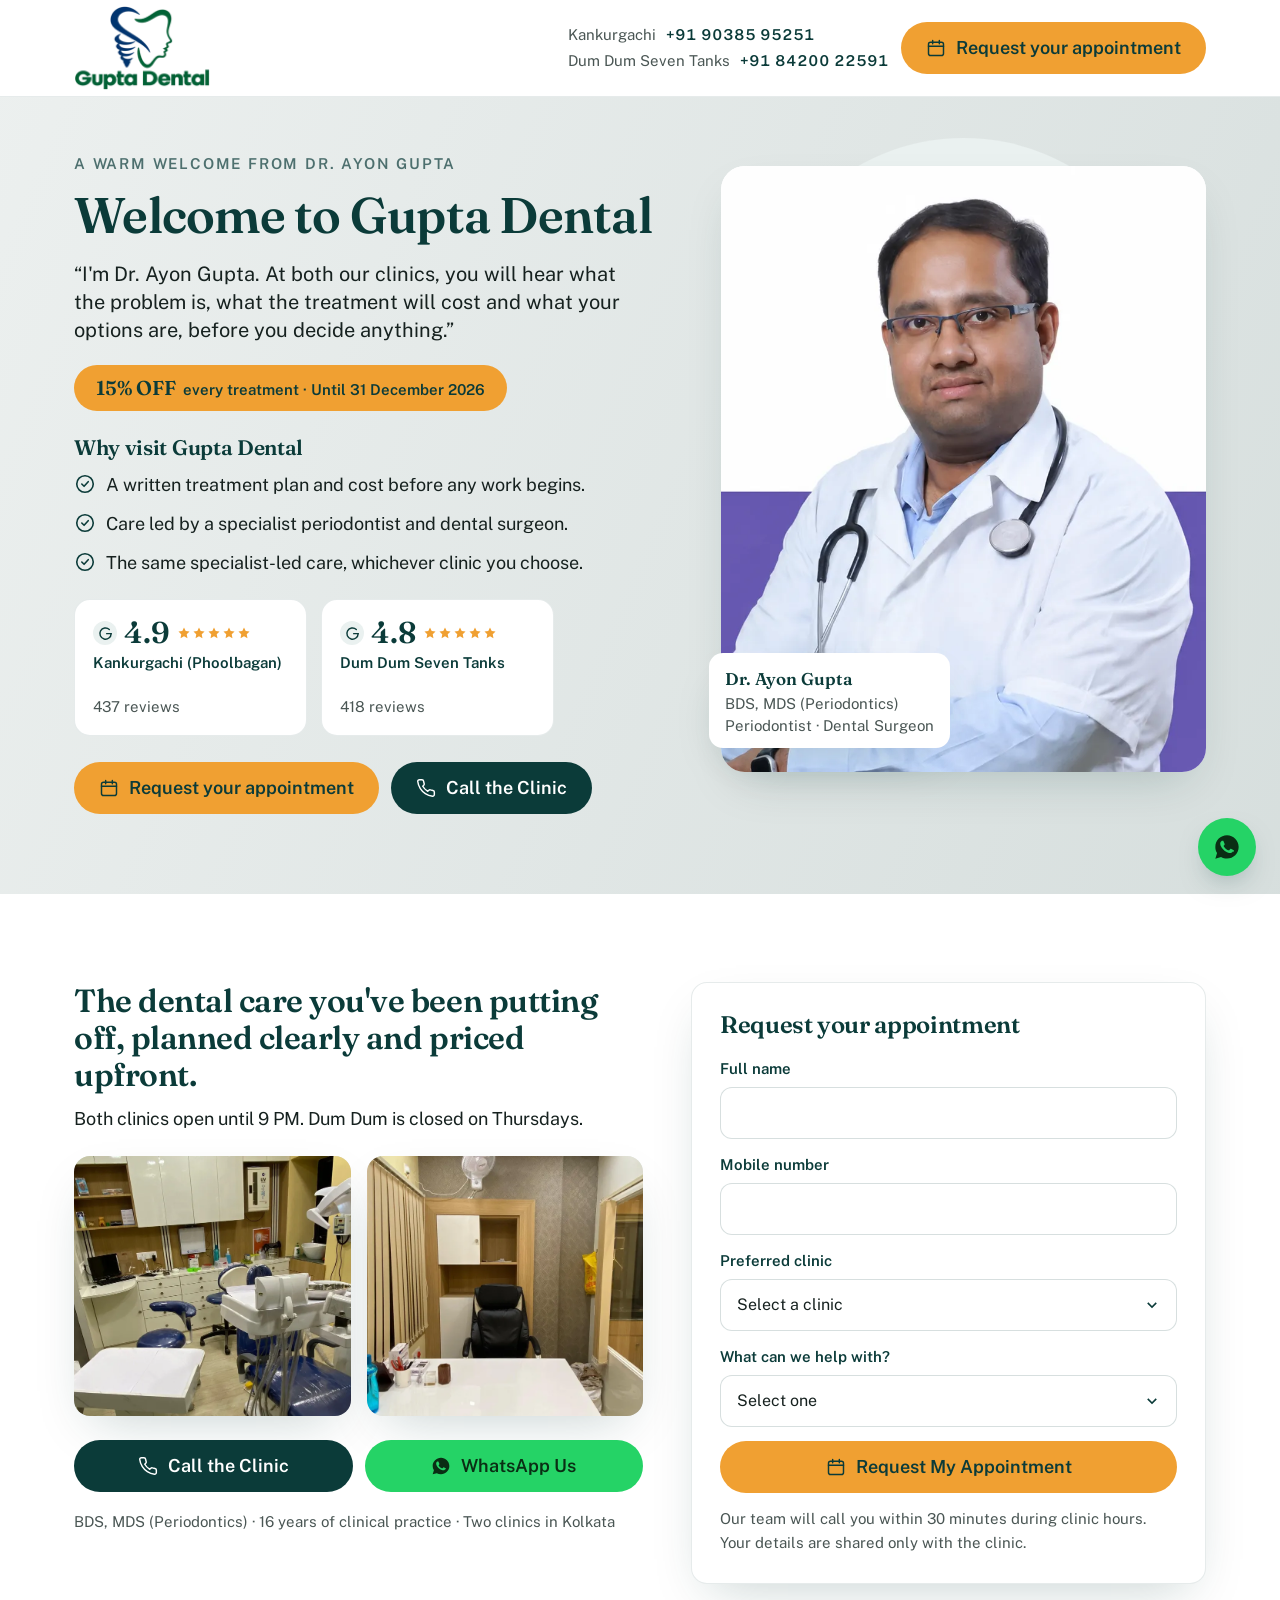
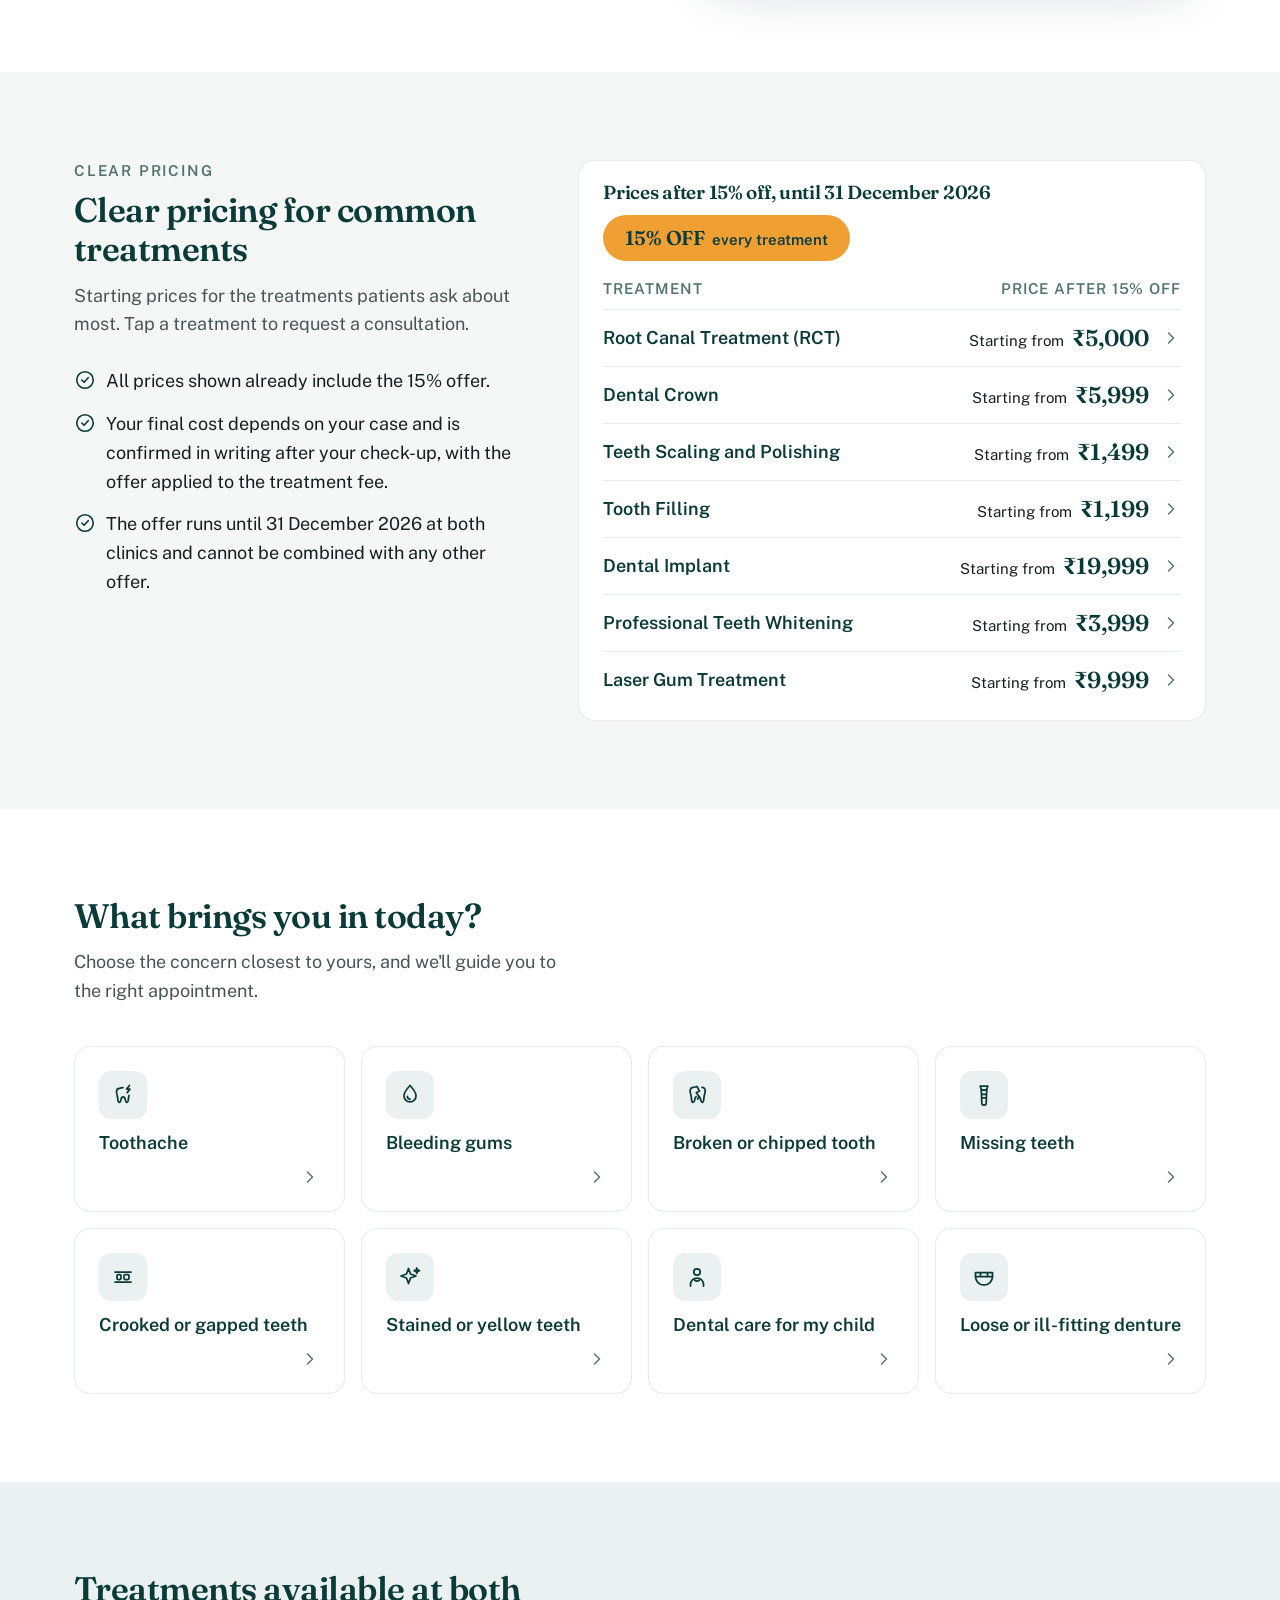
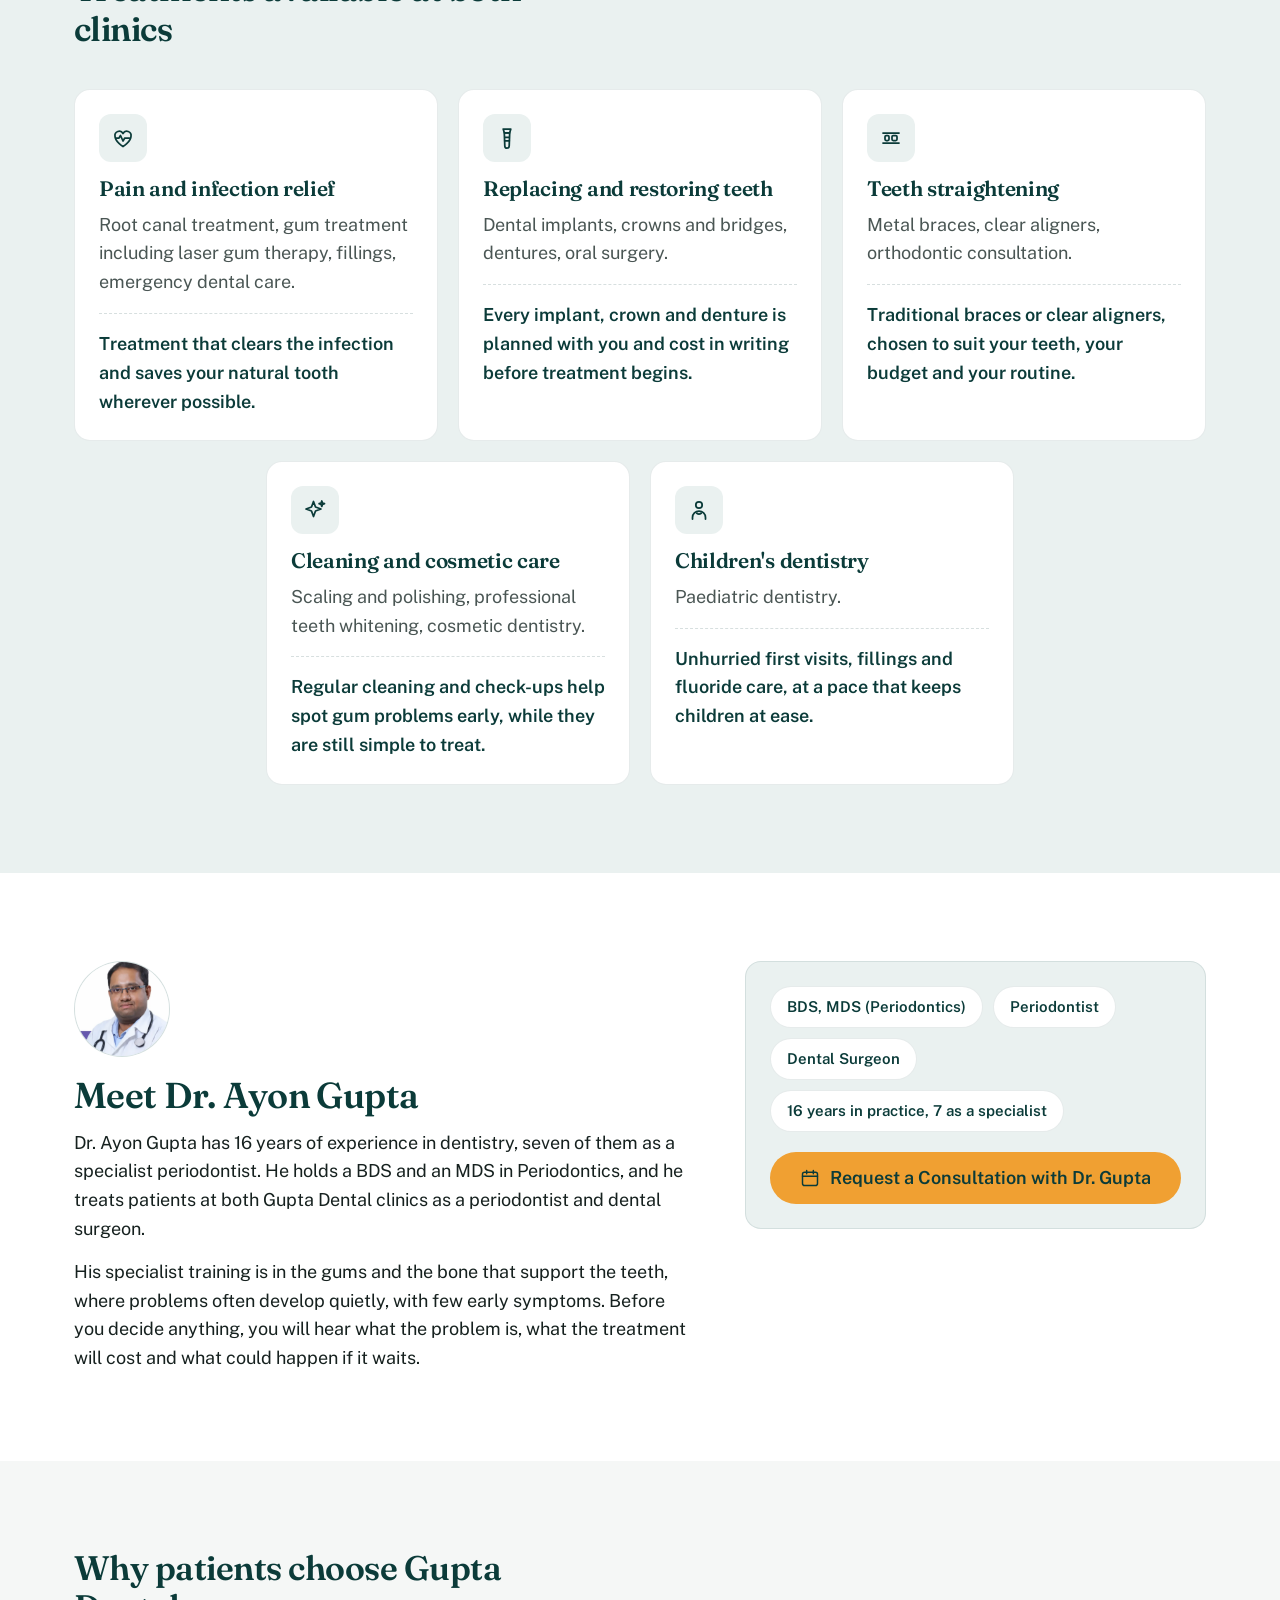
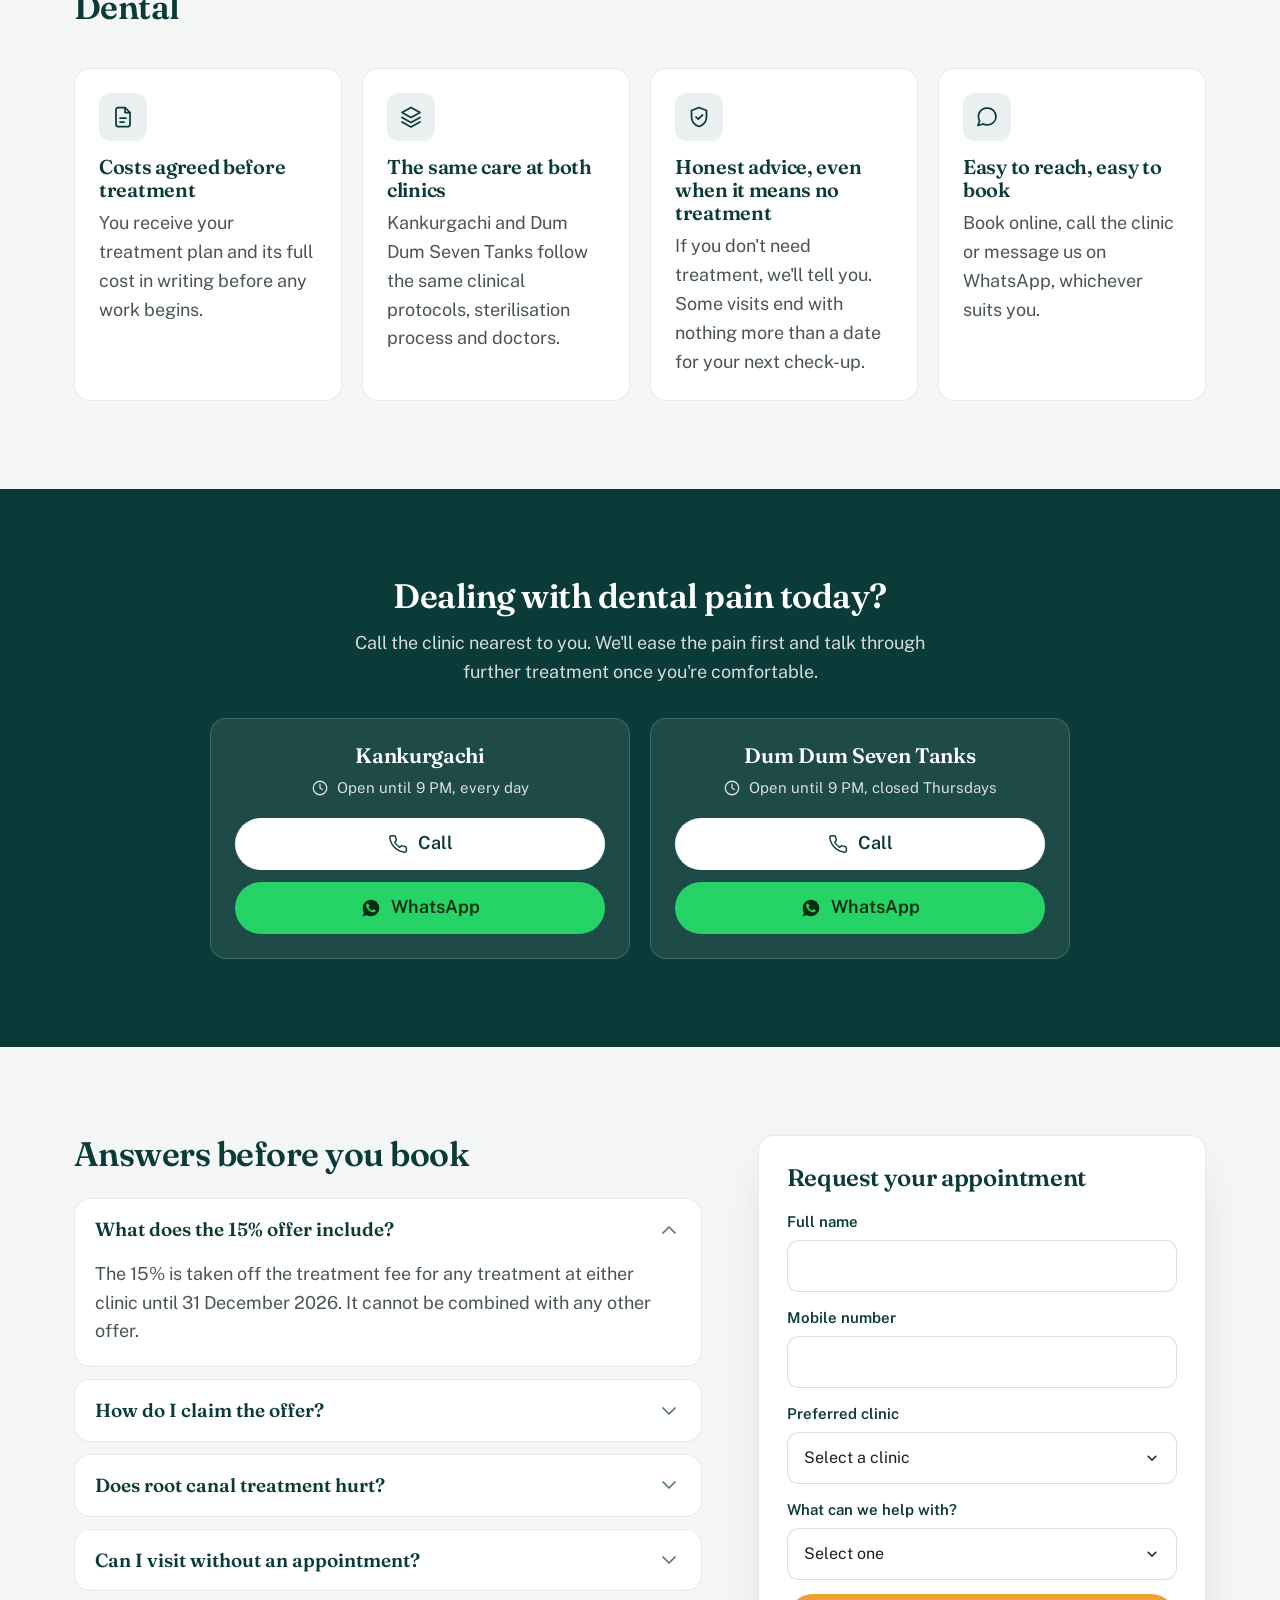
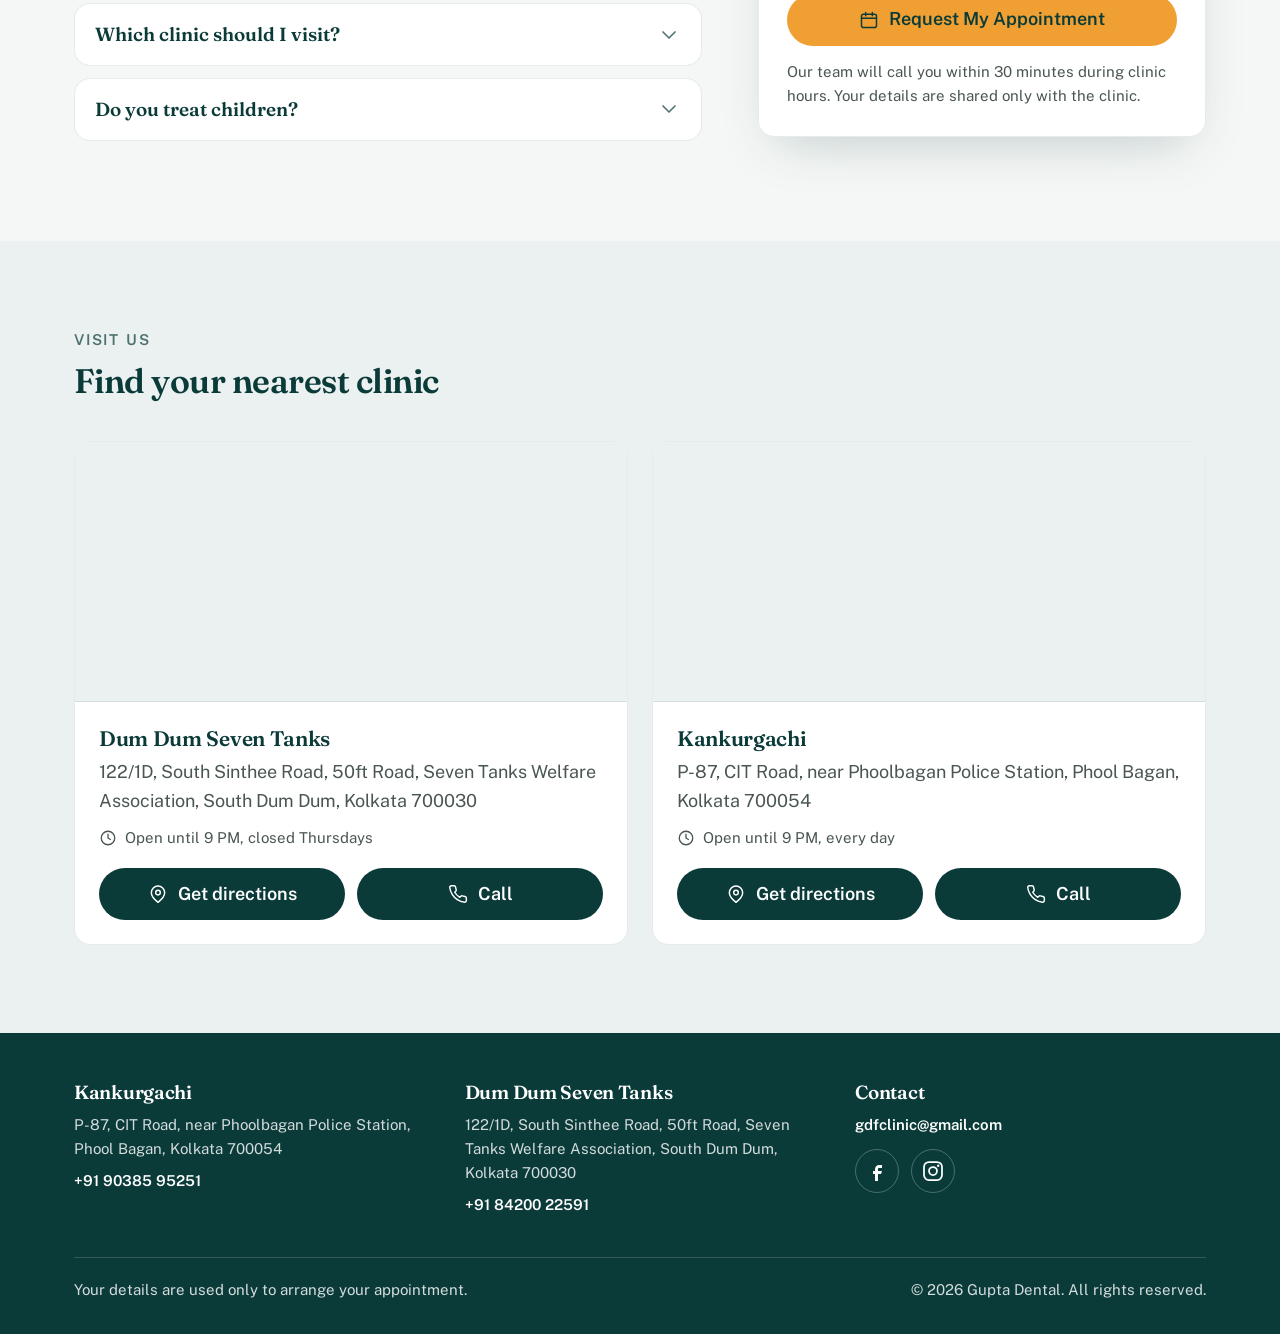
==== commit 44c6429d: "Final Changes" ====
--- a/index.html
+++ b/index.html
@@ -4,7 +4,7 @@
 <meta charset="utf-8">
 <meta name="viewport" content="width=device-width, initial-scale=1">
 <title>Gupta Dental Kolkata — 15% Off Every Treatment | Book Today</title>
-<meta name="description" content="15% off every treatment at Gupta Dental, Kankurgachi and Dum Dum Seven Tanks. BDS, MDS periodontist. Written costs before anything starts. Open till 9 PM. Book your appointment.">
+<meta name="description" content="15% off every treatment at Gupta Dental, Kankurgachi and Dum Dum Seven Tanks. BDS, MDS periodontist. Written costs before anything starts. Open until 9 PM. Request your appointment.">
 <meta name="robots" content="noindex, follow">
 <meta name="theme-color" content="#0B3B39">
 <link rel="icon" href="assets/img/favicon.png" type="image/png">
@@ -14,95 +14,18 @@
 <link rel="preconnect" href="https://fonts.gstatic.com" crossorigin>
 <link rel="preload" as="image" href="assets/img/hero-dr-ayon-gupta.webp" type="image/webp" fetchpriority="high">
 
-<!-- Fonts: Fraunces 600 + Public Sans 400/600 only, display=swap.
-     Fetched without blocking the first paint — the headline shows immediately
-     in the fallback face and swaps when Fraunces arrives. -->
 <link rel="preload" as="style" href="https://fonts.googleapis.com/css2?family=Fraunces:opsz,wght@9..144,600&family=Public+Sans:wght@400;600&display=swap&subset=latin">
 <link rel="stylesheet" href="https://fonts.googleapis.com/css2?family=Fraunces:opsz,wght@9..144,600&family=Public+Sans:wght@400;600&display=swap&subset=latin" media="print" onload="this.media='all';this.onload=null">
 <noscript><link rel="stylesheet" href="https://fonts.googleapis.com/css2?family=Fraunces:opsz,wght@9..144,600&family=Public+Sans:wght@400;600&display=swap&subset=latin"></noscript>
 
-<!-- Critical above-the-fold CSS. The full sheet loads just after. -->
-<style>
-:root{--ink:#0B3B39;--porcelain:#F5F7F6;--enamel:#fff;--marigold:#F0A032;--charcoal:#16211F;--whatsapp:#25D366;--line:rgba(11,59,57,.08);--line-strong:rgba(11,59,57,.16);--muted:#4A5654;--radius:14px;--radius-sm:10px;--tap:48px;--container:1140px;--gutter:16px;--font-display:"Fraunces",Georgia,serif;--font-body:"Public Sans",system-ui,-apple-system,"Segoe UI",Roboto,Arial,sans-serif;--fs-body:17px;--fs-small:15px}
-@media(min-width:900px){:root{--gutter:24px;--fs-body:18px}}
-*,*::before,*::after{box-sizing:border-box}
-html{-webkit-text-size-adjust:100%;scroll-behavior:smooth}
-body{margin:0;background:var(--porcelain);color:var(--charcoal);font-family:var(--font-body);font-size:var(--fs-body);line-height:1.6;overflow-x:hidden}
-img{max-width:100%;display:block;height:auto}
-h1,h2{font-family:var(--font-display);font-weight:600;color:var(--ink);line-height:1.18;margin:0 0 12px;letter-spacing:-.01em}
-p{margin:0 0 14px}
-ul{margin:0;padding:0;list-style:none}
-:focus-visible{outline:2px solid var(--marigold);outline-offset:2px}
-.container{width:100%;max-width:var(--container);margin:0 auto;padding-left:var(--gutter);padding-right:var(--gutter)}
-.sr-only{position:absolute;width:1px;height:1px;padding:0;margin:-1px;overflow:hidden;clip:rect(0 0 0 0);clip-path:inset(50%);white-space:nowrap;border:0}
-.skip-link{position:absolute;left:var(--gutter);top:-200px;z-index:200;background:var(--marigold);color:var(--ink);font-weight:600;font-size:var(--fs-small);padding:12px 18px;border-radius:var(--radius-sm);text-decoration:none}
-.skip-link:focus{top:12px}
-.btn{display:inline-flex;align-items:center;justify-content:center;gap:9px;min-height:var(--tap);padding:13px 22px;border-radius:var(--radius-sm);border:1.5px solid transparent;font-family:var(--font-body);font-size:var(--fs-body);font-weight:600;line-height:1.2;text-align:center;text-decoration:none;cursor:pointer}
-.btn-primary{background:var(--marigold);color:var(--ink)}
-.btn-secondary{background:transparent;color:var(--ink);border-color:var(--ink)}
-.btn-whatsapp{background:var(--whatsapp);color:var(--ink)}
-.btn-block{display:flex;width:100%}
-.btn .ico{width:19px;height:19px;flex:none;fill:currentColor}
-.site-header{position:sticky;top:0;z-index:60;background:var(--porcelain);border-bottom:1px solid var(--line)}
-.header-inner{display:flex;align-items:center;justify-content:space-between;gap:16px;min-height:62px;padding-top:8px;padding-bottom:8px}
-.logo img{width:124px}
-.header-actions{display:flex;align-items:center;gap:12px}
-.phone-pill{display:none;flex-direction:column;gap:2px;border:1px solid var(--line-strong);border-radius:var(--radius-sm);padding:7px 14px;background:var(--enamel)}
-.phone-pill a{display:flex;align-items:baseline;gap:8px;font-size:var(--fs-small);text-decoration:none;color:var(--charcoal);white-space:nowrap}
-.phone-pill .pl{color:var(--muted)}
-.phone-pill .pn{font-weight:600;color:var(--ink);font-variant-numeric:tabular-nums}
-.header-book{display:none}
-.header-call{display:inline-flex}
-@media(min-width:900px){.logo img{width:150px}.phone-pill{display:flex}.header-book{display:inline-flex}.header-call{display:none}}
-.hero{padding:26px 0 40px}
-@media(min-width:900px){.hero{padding:48px 0 64px}}
-.hero-grid{display:grid;gap:22px;grid-template-columns:1fr;grid-template-areas:"lede" "form" "support" "media"}
-@media(min-width:900px){.hero-grid{grid-template-columns:1fr 440px;column-gap:48px;row-gap:26px;align-items:start;grid-template-areas:"lede form" "support form" "media form"}}
-.hero-lede{grid-area:lede}.hero-form-wrap{grid-area:form}.hero-support{grid-area:support}.hero-media{grid-area:media}
-.eyebrow{font-size:var(--fs-small);font-weight:600;color:var(--muted);letter-spacing:.04em;text-transform:uppercase;margin:0 0 10px}
-.status-pill{display:inline-flex;align-items:center;gap:8px;font-size:var(--fs-small);font-weight:600;color:var(--ink);background:var(--enamel);border:1px solid var(--line-strong);border-radius:999px;padding:7px 15px;margin-bottom:14px}
-.status-dot{width:9px;height:9px;border-radius:50%;background:var(--muted);flex:none}
-.status-pill[data-open="true"] .status-dot{background:#1B9E4B}
-h1{font-size:31px;margin:0 0 16px;max-width:17ch}
-@media(min-width:600px){h1{font-size:38px}}
-@media(min-width:900px){h1{font-size:46px;max-width:15ch}}
-.offer-badge{display:inline-flex;align-items:baseline;gap:9px;background:var(--marigold);color:var(--ink);border-radius:999px;padding:9px 18px;font-weight:600;font-size:var(--fs-small)}
-.offer-badge .pct{font-family:var(--font-display);font-size:20px;letter-spacing:-.01em}
-.hero-lede .offer-badge{margin-bottom:4px}
-.form-card{background:var(--enamel);border:1px solid var(--line);border-radius:var(--radius);padding:22px 20px 20px;scroll-margin-top:90px}
-.form-card .form-title{font-family:var(--font-display);font-weight:600;color:var(--ink);font-size:23px;line-height:1.2;margin:0 0 16px}
-.field{margin-bottom:14px}
-.field label{display:block;font-size:var(--fs-small);font-weight:600;color:var(--ink);margin-bottom:6px}
-.field input,.field select{width:100%;min-height:var(--tap);padding:12px 14px;font-family:var(--font-body);font-size:16px;color:var(--charcoal);background:var(--enamel);border:1px solid var(--line-strong);border-radius:var(--radius-sm);appearance:none;-webkit-appearance:none}
-.field select{background-image:url("data:image/svg+xml;charset=utf-8,%3Csvg xmlns='http://www.w3.org/2000/svg' viewBox='0 0 16 16'%3E%3Cpath fill='%230B3B39' d='M8 11.2 3.2 6.4l1.1-1.1L8 9l3.7-3.7 1.1 1.1z'/%3E%3C/svg%3E");background-repeat:no-repeat;background-position:right 14px center;background-size:16px;padding-right:42px}
-.hp{position:absolute!important;left:-9999px!important;width:1px;height:1px;overflow:hidden}
-.form-note{font-size:var(--fs-small);color:var(--muted);margin:12px 0 0}
-.err{display:none;font-size:var(--fs-small);color:#B3261E;margin-top:6px}
-.ticks{display:grid;gap:11px;margin:0 0 22px}
-.ticks li{display:grid;grid-template-columns:22px 1fr;gap:10px;align-items:start}
-.ticks .ico{width:20px;height:20px;margin-top:3px;fill:var(--ink)}
-.hero-cta{display:flex;flex-wrap:wrap;gap:12px;margin-bottom:20px}
-.hero-cta .btn{flex:1 1 190px}
-.trust-strip{display:flex;flex-wrap:wrap;align-items:center;gap:8px 18px;font-size:var(--fs-small);color:var(--muted)}
-.trust-strip li{display:flex;align-items:center;gap:8px}
-.trust-strip li+li::before{content:"";width:4px;height:4px;border-radius:50%;background:var(--line-strong);margin-right:10px}
-.hero-media img{width:100%;border-radius:var(--radius);border:1px solid var(--line)}
-.sticky-bar,.offer-chip,.wa-float{display:none}
-</style>
-
-<link rel="stylesheet" href="css/styles.css">
-
-<!-- dataLayer must exist before anything tries to push to it. -->
+<link rel="stylesheet" href="css/styles.css?v=3">
+
 <script>window.dataLayer = window.dataLayer || [];</script>
-
-<!-- Both are deferred so neither blocks the first paint. Deferred scripts run in
-     document order, so config.js is always ready before main.js.
-     main.js injects the GTM container (ID from js/config.js) as its first act. -->
 <script src="js/config.js" defer></script>
 <script src="js/main.js" defer></script>
 </head>
 
-<body>
+<body class="has-sticky">
 
 <!-- GTM <body> fallback. It only does anything when JavaScript is switched off,
      and this page's forms need JavaScript, so it is left out by default.
@@ -114,16 +37,33 @@
 
 <a class="skip-link" href="#book">Skip to the booking form</a>
 
-<!-- icon sprite -->
+<!-- Lucide-style stroke icons, inline. No icon font, no external library. -->
 <svg width="0" height="0" style="position:absolute" aria-hidden="true" focusable="false">
-  <symbol id="i-phone" viewBox="0 0 24 24"><path d="M6.6 10.8a15.1 15.1 0 0 0 6.6 6.6l2.2-2.2c.3-.3.7-.4 1-.2 1.2.4 2.4.6 3.6.6.6 0 1 .4 1 1V20c0 .6-.4 1-1 1A17 17 0 0 1 3 4c0-.6.4-1 1-1h3.5c.6 0 1 .4 1 1 0 1.3.2 2.5.6 3.6.1.4 0 .8-.2 1l-2.3 2.2z"/></symbol>
-  <symbol id="i-wa" viewBox="0 0 24 24"><path d="M12 2C6.5 2 2 6.4 2 11.9c0 1.9.5 3.7 1.5 5.3L2 22l4.9-1.4c1.5.9 3.3 1.3 5.1 1.3 5.5 0 10-4.4 10-9.9S17.5 2 12 2zm5 13.9c-.2.6-1.2 1.2-1.7 1.2-.5.1-1 .2-3.3-.7-2.8-1.1-4.6-4-4.7-4.2-.1-.2-1.1-1.5-1.1-2.9s.7-2 1-2.3c.2-.3.5-.3.7-.3h.5c.2 0 .4-.1.7.5l.9 2.2c.1.2.1.3 0 .5l-.4.5-.3.3c-.1.1-.3.3-.1.6.2.3.8 1.3 1.7 2.1 1.1 1 2.1 1.3 2.4 1.4.3.1.4.1.6-.1l.9-1c.2-.2.4-.2.6-.1l2 1c.3.1.5.2.5.3.1.2.1.6-.1 1.1z"/></symbol>
-  <symbol id="i-check" viewBox="0 0 24 24"><path d="M9.6 16.6 5 12l1.4-1.4 3.2 3.2 8-8L19 7.2z"/></symbol>
-  <symbol id="i-cal" viewBox="0 0 24 24"><path d="M7 2h2v2h6V2h2v2h2a2 2 0 0 1 2 2v14a2 2 0 0 1-2 2H5a2 2 0 0 1-2-2V6a2 2 0 0 1 2-2h2V2zm12 8H5v10h14V10z"/></symbol>
-  <symbol id="i-fb" viewBox="0 0 24 24"><path d="M14 9h3V6h-3c-2.2 0-4 1.8-4 4v2H8v3h2v7h3v-7h3l1-3h-4v-2c0-.6.4-1 1-1z"/></symbol>
-  <symbol id="i-ig" viewBox="0 0 24 24"><path d="M12 2.2c3.2 0 3.6 0 4.9.1 1.2.1 1.8.2 2.2.4.6.2 1 .5 1.4.9.4.4.7.8.9 1.4.2.4.4 1 .4 2.2.1 1.3.1 1.7.1 4.9s0 3.6-.1 4.9c-.1 1.2-.2 1.8-.4 2.2-.2.6-.5 1-.9 1.4-.4.4-.8.7-1.4.9-.4.2-1 .4-2.2.4-1.3.1-1.7.1-4.9.1s-3.6 0-4.9-.1c-1.2-.1-1.8-.2-2.2-.4-.6-.2-1-.5-1.4-.9-.4-.4-.7-.8-.9-1.4-.2-.4-.4-1-.4-2.2-.1-1.3-.1-1.7-.1-4.9s0-3.6.1-4.9c.1-1.2.2-1.8.4-2.2.2-.6.5-1 .9-1.4.4-.4.8-.7 1.4-.9.4-.2 1-.4 2.2-.4 1.3-.1 1.7-.1 4.9-.1zm0 3.3a6.5 6.5 0 1 0 0 13 6.5 6.5 0 0 0 0-13zm0 10.7a4.2 4.2 0 1 1 0-8.4 4.2 4.2 0 0 1 0 8.4zm6.8-10.9a1.5 1.5 0 1 1-3 0 1.5 1.5 0 0 1 3 0z"/></symbol>
-  <symbol id="i-play" viewBox="0 0 24 24"><path d="M8 5v14l11-7z"/></symbol>
-  <symbol id="i-pin" viewBox="0 0 24 24"><path d="M12 2a7 7 0 0 0-7 7c0 5.2 7 13 7 13s7-7.8 7-13a7 7 0 0 0-7-7zm0 9.5A2.5 2.5 0 1 1 12 6.5a2.5 2.5 0 0 1 0 5z"/></symbol>
+  <symbol id="i-phone" viewBox="0 0 24 24"><path d="M22 16.9v3a2 2 0 0 1-2.2 2 19.8 19.8 0 0 1-8.6-3.1 19.5 19.5 0 0 1-6-6A19.8 19.8 0 0 1 2.1 4.2 2 2 0 0 1 4.1 2h3a2 2 0 0 1 2 1.7c.1 1 .4 1.9.7 2.8a2 2 0 0 1-.5 2.1L8.1 9.9a16 16 0 0 0 6 6l1.3-1.3a2 2 0 0 1 2.1-.4c.9.3 1.8.6 2.8.7a2 2 0 0 1 1.7 2z"/></symbol>
+  <symbol id="i-wa" viewBox="0 0 24 24"><path fill="currentColor" stroke="none" d="M12 2C6.5 2 2 6.4 2 11.9c0 1.9.5 3.7 1.5 5.3L2 22l4.9-1.4c1.5.9 3.3 1.3 5.1 1.3 5.5 0 10-4.4 10-9.9S17.5 2 12 2zm5 13.9c-.2.6-1.2 1.2-1.7 1.2-.5.1-1 .2-3.3-.7-2.8-1.1-4.6-4-4.7-4.2-.1-.2-1.1-1.5-1.1-2.9s.7-2 1-2.3c.2-.3.5-.3.7-.3h.5c.2 0 .4-.1.7.5l.9 2.2c.1.2.1.3 0 .5l-.4.5-.3.3c-.1.1-.3.3-.1.6.2.3.8 1.3 1.7 2.1 1.1 1 2.1 1.3 2.4 1.4.3.1.4.1.6-.1l.9-1c.2-.2.4-.2.6-.1l2 1c.3.1.5.2.5.3.1.2.1.6-.1 1.1z"/></symbol>
+  <symbol id="i-check-circle" viewBox="0 0 24 24"><circle cx="12" cy="12" r="9"/><path d="m8.5 12 2.5 2.5 4.5-5"/></symbol>
+  <symbol id="i-chevron" viewBox="0 0 24 24"><path d="m9 6 6 6-6 6"/></symbol>
+  <symbol id="i-chevron-down" viewBox="0 0 24 24"><path d="m6 9 6 6 6-6"/></symbol>
+  <symbol id="i-cal" viewBox="0 0 24 24"><rect x="3" y="5" width="18" height="16" rx="2.5"/><path d="M3 10h18M8 3v4M16 3v4"/></symbol>
+  <symbol id="i-clock" viewBox="0 0 24 24"><circle cx="12" cy="12" r="9"/><path d="M12 7v5l3.2 2"/></symbol>
+  <symbol id="i-pin" viewBox="0 0 24 24"><path d="M20 10.5c0 5.3-8 11.5-8 11.5s-8-6.2-8-11.5a8 8 0 0 1 16 0z"/><circle cx="12" cy="10.3" r="2.8"/></symbol>
+  <symbol id="i-file" viewBox="0 0 24 24"><path d="M14 2.5H7a2 2 0 0 0-2 2v15a2 2 0 0 0 2 2h10a2 2 0 0 0 2-2v-12z"/><path d="M14 2.5v5h5M9 13h6M9 17h4"/></symbol>
+  <symbol id="i-layers" viewBox="0 0 24 24"><path d="m12 2.5 9 5-9 5-9-5z"/><path d="m3 12.5 9 5 9-5M3 17l9 5 9-5"/></symbol>
+  <symbol id="i-shield" viewBox="0 0 24 24"><path d="M12 2.5 4.5 5.5v6c0 4.8 3.2 8.6 7.5 10 4.3-1.4 7.5-5.2 7.5-10v-6z"/><path d="m9 12 2.2 2.2L15.5 10"/></symbol>
+  <symbol id="i-message" viewBox="0 0 24 24"><path d="M21 11.5a8.4 8.4 0 0 1-9 8.4 8.9 8.9 0 0 1-3.8-.9L3 20.5l1.6-4.8A8.4 8.4 0 0 1 12 3.1a8.4 8.4 0 0 1 9 8.4z"/></symbol>
+  <symbol id="i-tooth-pain" viewBox="0 0 24 24"><path d="M12 4.6c-1.4 0-2.1.7-3.5.7-1.8 0-3 1.4-3 3.5 0 1.4.3 2.3.7 3.7.4 1.6.5 2.9.7 4.5.2 1.4.6 2.4 1.5 2.4 1 0 1.3-1.4 1.6-3 .3-1.5.4-2.5 2.1-2.5s1.8 1 2.1 2.5c.3 1.6.5 3 1.6 3 .9 0 1.3-1 1.5-2.4.2-1.6.3-2.9.7-4.5"/><path d="M18.4 2.5 15.6 6h3.4l-2.8 3.6"/></symbol>
+  <symbol id="i-drop" viewBox="0 0 24 24"><path d="M12 2.5s6 6.4 6 10.4a6 6 0 0 1-12 0C6 8.9 12 2.5 12 2.5z"/><path d="M9.4 13.4a2.6 2.6 0 0 0 2.6 2.6"/></symbol>
+  <symbol id="i-broken" viewBox="0 0 24 24"><path d="M12 3.6c-1.5 0-2.2.8-3.7.8-1.9 0-3.2 1.5-3.2 3.7 0 1.5.4 2.5.8 3.9.4 1.7.5 3 .7 4.8.2 1.5.6 2.5 1.6 2.5 1 0 1.4-1.5 1.7-3.1.2-1.3.3-2.2 1.3-2.5"/><path d="m12 3.6 2.5 4.3-3.2 1.9 2.6 3.5-1.2 2.8"/><path d="M14.3 13.7c.8.4 1 1.3 1.2 2.5.3 1.6.6 3.1 1.6 3.1 1 0 1.4-1 1.6-2.5.2-1.8.3-3.1.7-4.8.4-1.4.8-2.4.8-3.9 0-2.2-1.3-3.7-3.2-3.7"/></symbol>
+  <symbol id="i-implant" viewBox="0 0 24 24"><path d="M8.2 3h7.6l-1.1 3.8H9.3z"/><path d="M9.3 6.8h5.4l-.5 13.1a2 2 0 0 1-4.4 0z"/><path d="M9.9 11.3h4.2M9.7 14.8h4.6"/></symbol>
+  <symbol id="i-align" viewBox="0 0 24 24"><path d="M4 7h16M4 17h16"/><rect x="6" y="9.5" width="4" height="5" rx="1.2"/><rect x="13" y="9.5" width="5" height="5" rx="1.2"/></symbol>
+  <symbol id="i-sparkle" viewBox="0 0 24 24"><path d="M10.5 3.5 12.5 9l5.5 2-5.5 2-2 5.5L8.5 13 3 11l5.5-2z"/><path d="M18.8 3 19.5 5 21.5 5.7 19.5 6.4 18.8 8.4 18.1 6.4 16.1 5.7 18.1 5z"/></symbol>
+  <symbol id="i-child" viewBox="0 0 24 24"><circle cx="12" cy="7" r="3.2"/><path d="M5.5 21v-1.5a6.5 6.5 0 0 1 13 0V21"/><path d="M9.8 15.2c1.4 1.1 3 1.1 4.4 0"/></symbol>
+  <symbol id="i-denture" viewBox="0 0 24 24"><path d="M3.5 7.5h17v4a8.5 8.5 0 0 1-8.5 8.5 8.5 8.5 0 0 1-8.5-8.5z"/><path d="M3.5 11.5h17M8.5 7.5v4M15.5 7.5v4"/></symbol>
+  <symbol id="i-heart-pulse" viewBox="0 0 24 24"><path d="M12 20.5s-8-4.9-8-10.2A4.3 4.3 0 0 1 12 7.5a4.3 4.3 0 0 1 8 2.8c0 5.3-8 10.2-8 10.2z"/><path d="M5 12h3l1.5-2.5L12 15l1.8-3h4.6"/></symbol>
+  <symbol id="i-star" viewBox="0 0 24 24"><path fill="currentColor" stroke="none" d="m12 2.6 2.9 6.1 6.6.9-4.8 4.7 1.2 6.6L12 17.7 6.1 20.9l1.2-6.6-4.8-4.7 6.6-.9z"/></symbol>
+  <symbol id="i-g" viewBox="0 0 24 24"><path d="M21 12.2A9 9 0 1 1 18.1 5.5"/><path d="M21.2 12.2h-7.4"/></symbol>
+  <symbol id="i-fb" viewBox="0 0 24 24"><path fill="currentColor" stroke="none" d="M14 9h3V6h-3c-2.2 0-4 1.8-4 4v2H8v3h2v7h3v-7h3l1-3h-4v-2c0-.6.4-1 1-1z"/></symbol>
+  <symbol id="i-ig" viewBox="0 0 24 24"><rect x="3" y="3" width="18" height="18" rx="5"/><circle cx="12" cy="12" r="4"/><circle cx="17.2" cy="6.8" r="1.2" fill="currentColor" stroke="none"/></symbol>
 </svg>
 
 <!-- ============================================================
@@ -134,27 +74,25 @@
     <div class="logo">
       <picture>
         <source srcset="assets/img/logo.webp" type="image/webp">
-        <img src="assets/img/logo.png" width="280" height="172" alt="Gupta Dental" fetchpriority="high" decoding="async">
+        <img src="assets/img/logo.png" width="280" height="172" alt="Gupta Dental" fetchpriority="high">
       </picture>
     </div>
 
     <div class="header-actions">
       <div class="phone-pill">
-        <a href="tel:+919038595251" data-call data-clinic="kankurgachi" data-loc="header">
-          <span class="pl">Phoolbagan</span><span class="pn">+91 90385 95251</span>
+        <a href="tel:+919038595251" data-clinic="phoolbagan" data-loc="header">
+          <span class="pl">Kankurgachi</span><span class="pn">+91 90385 95251</span>
         </a>
-        <a href="tel:+918420022591" data-call data-clinic="sevenTanks" data-loc="header">
-          <span class="pl">Seven Tanks</span><span class="pn">+91 84200 22591</span>
+        <a href="tel:+918420022591" data-clinic="seventanks" data-loc="header">
+          <span class="pl">Dum Dum Seven Tanks</span><span class="pn">+91 84200 22591</span>
         </a>
       </div>
-
-      <button type="button" class="btn btn-secondary header-call" data-open-chooser data-loc="header">
-        <svg class="ico" aria-hidden="true"><use href="#i-phone"></use></svg>Call
+      <a href="#book" class="btn btn-marigold header-book" data-book>
+        <svg class="ico" aria-hidden="true"><use href="#i-cal"></use></svg>Request your appointment
+      </a>
+      <button type="button" class="icon-btn" data-open-chooser data-loc="header" aria-label="Call the clinic">
+        <svg class="ico" aria-hidden="true"><use href="#i-phone"></use></svg>
       </button>
-
-      <a href="#book" class="btn btn-primary header-book" data-book>
-        <svg class="ico" aria-hidden="true"><use href="#i-cal"></use></svg>Book appointment
-      </a>
     </div>
   </div>
 </header>
@@ -162,373 +100,445 @@
 <main id="main">
 
 <!-- ============================================================
-     HERO
+     1. HERO — a warm welcome from Dr. Ayon Gupta
      ============================================================ -->
 <section class="hero">
-  <div class="container hero-grid">
-
-    <div class="hero-lede">
-      <p class="eyebrow">Kankurgachi &amp; Dum Dum Seven Tanks, Kolkata</p>
-
-      <p class="status-pill" id="status-pill" data-open="false">
-        <span class="status-dot" aria-hidden="true"></span>
-        <span id="status-text">Checking clinic hours…</span>
-      </p>
-
-      <h1 id="h1">The treatment you have been putting off now costs less.</h1>
-
-      <!-- Offer badge — instance 1 of 2 on this page -->
-      <p class="offer-badge" id="offer-badge-hero" hidden>
-        <span class="pct">15% OFF</span>
-        <span class="till">Till <span data-offer-date></span></span>
-      </p>
-    </div>
-
-    <!-- lead form -->
-    <div class="hero-form-wrap">
-      <div class="form-card" id="book">
-        <p class="form-title">Book your appointment</p>
-
-        <form novalidate data-lead-form data-form-location="hero">
+  <div class="container">
+    <div class="hero-grid">
+
+      <div class="hero-left">
+        <p class="eyebrow h-eyebrow">A warm welcome from Dr. Ayon Gupta</p>
+
+        <h1 class="h-h1">Welcome to Gupta Dental</h1>
+
+        <p class="hero-welcome h-welcome">&ldquo;I'm Dr. Ayon Gupta. At both our clinics, you will hear what the problem is, what the treatment will cost and what your options are, before you decide anything.&rdquo;</p>
+
+        <p class="offer-badge h-badge" id="offer-badge">
+          <span class="pct">15% OFF</span>
+          <span class="obt">every treatment · Until 31 December 2026</span>
+        </p>
+
+        <div class="hero-why h-why">
+          <h2 class="hero-why-title">Why visit Gupta Dental</h2>
+          <ul class="check-list">
+            <li>
+              <svg class="ico ico-check" aria-hidden="true"><use href="#i-check-circle"></use></svg>
+              <span>A written treatment plan and cost before any work begins.</span>
+            </li>
+            <li>
+              <svg class="ico ico-check" aria-hidden="true"><use href="#i-check-circle"></use></svg>
+              <span>Care led by a specialist periodontist and dental surgeon.</span>
+            </li>
+            <li>
+              <svg class="ico ico-check" aria-hidden="true"><use href="#i-check-circle"></use></svg>
+              <span>The same specialist-led care, whichever clinic you choose.</span>
+            </li>
+          </ul>
+        </div>
+
+        <div class="rating-cards h-ratings" id="rating-cards"></div>
+
+        <div class="hero-cta">
+          <a href="#book" class="btn btn-marigold h-cta-book" data-book>
+            <svg class="ico" aria-hidden="true"><use href="#i-cal"></use></svg>Request your appointment
+          </a>
+          <a href="#" class="btn btn-ink h-cta-call" data-call-selected data-loc="hero">
+            <svg class="ico" aria-hidden="true"><use href="#i-phone"></use></svg><span data-call-label>Call the Clinic</span>
+          </a>
+        </div>
+      </div>
+
+      <div class="hero-right">
+        <div class="hero-photo-wrap h-photo">
+          <span class="hero-arch" aria-hidden="true"></span>
+          <div class="hero-photo">
+            <picture>
+              <source srcset="assets/img/hero-dr-ayon-gupta.webp" type="image/webp">
+              <img src="assets/img/hero-dr-ayon-gupta.jpg" width="800" height="1000"
+                   alt="Dr. Ayon Gupta, periodontist and dental surgeon at Gupta Dental"
+                   fetchpriority="high" decoding="async">
+            </picture>
+          </div>
+          <div class="doc-card">
+            <strong>Dr. Ayon Gupta</strong>
+            <span>BDS, MDS (Periodontics)</span>
+            <span>Periodontist · Dental Surgeon</span>
+          </div>
+        </div>
+      </div>
+
+    </div>
+  </div>
+</section>
+
+<!-- ============================================================
+     2. BOOKING
+     ============================================================ -->
+<section class="section section-white" id="book">
+  <div class="container">
+    <div class="book-grid">
+
+      <div class="book-copy reveal">
+        <h2>The dental care you've been putting off, planned clearly and priced upfront.</h2>
+        <p class="book-hours">Both clinics open until 9 PM. Dum Dum is closed on Thursdays.</p>
+
+        <div class="clinic-photos">
+          <div class="clinic-photo">
+            <picture>
+              <source srcset="assets/img/clinic-treatment-room.webp" type="image/webp">
+              <img src="assets/img/clinic-treatment-room.jpg" width="900" height="675"
+                   alt="A Gupta Dental treatment room: a blue dental chair under an overhead examination light, a wall-mounted UV instrument cabinet, and white storage units with a computer at the counter."
+                   loading="lazy" decoding="async">
+            </picture>
+          </div>
+          <div class="clinic-photo">
+            <picture>
+              <source srcset="assets/img/clinic-consultation-room.webp" type="image/webp">
+              <img src="assets/img/clinic-consultation-room.jpg" width="900" height="675"
+                   alt="A Gupta Dental consultation room: a white desk with a black office chair behind it and seating for patients in front, beside a glass partition."
+                   loading="lazy" decoding="async">
+            </picture>
+          </div>
+        </div>
+
+        <div class="btn-row">
+          <a href="#" class="btn btn-ink" data-call-selected data-loc="booking">
+            <svg class="ico" aria-hidden="true"><use href="#i-phone"></use></svg><span data-call-label>Call the Clinic</span>
+          </a>
+          <a href="#" class="btn btn-wa" data-wa-selected data-loc="booking" target="_blank" rel="noopener">
+            <svg class="ico" aria-hidden="true"><use href="#i-wa"></use></svg>WhatsApp Us
+          </a>
+        </div>
+
+        <p class="cred-line">BDS, MDS (Periodontics) · 16 years of clinical practice · Two clinics in Kolkata</p>
+      </div>
+
+      <div class="form-card" id="book-card">
+        <h3 class="form-title">Request your appointment</h3>
+
+        <form data-lead-form data-form-location="booking" novalidate>
           <div class="field">
-            <label for="name-h">Your name</label>
-            <input type="text" id="name-h" name="name" autocomplete="name"
-                   aria-describedby="err-name-h" required>
-            <p class="err" id="err-name-h"></p>
+            <label for="name-1">Full name</label>
+            <input type="text" id="name-1" name="name" autocomplete="name" aria-describedby="err-name-1" required>
+            <p class="err" id="err-name-1"></p>
           </div>
 
           <div class="field">
-            <label for="phone-h">Mobile number</label>
-            <input type="tel" id="phone-h" name="phone" inputmode="numeric"
-                   autocomplete="tel" aria-describedby="err-phone-h" required>
-            <p class="err" id="err-phone-h"></p>
+            <label for="mobile-1">Mobile number</label>
+            <input type="tel" id="mobile-1" name="mobile" inputmode="numeric" autocomplete="tel" aria-describedby="err-mobile-1" required>
+            <p class="err" id="err-mobile-1"></p>
           </div>
 
           <div class="field">
-            <label for="clinic-h">Which clinic is closer?</label>
-            <select id="clinic-h" name="clinic" data-clinic-select aria-describedby="err-clinic-h" required>
-              <option value="">Choose a clinic</option>
-              <option value="kankurgachi">Kankurgachi</option>
-              <option value="sevenTanks">Dum Dum Seven Tanks</option>
+            <label for="clinic-1">Preferred clinic</label>
+            <select id="clinic-1" name="clinic" data-clinic-select aria-describedby="err-clinic-1" required>
+              <option value="">Select a clinic</option>
+              <option value="Phoolbagan">Kankurgachi</option>
+              <option value="Seven Tanks">Dum Dum Seven Tanks</option>
             </select>
-            <p class="err" id="err-clinic-h"></p>
+            <p class="err" id="err-clinic-1"></p>
           </div>
 
           <div class="field">
-            <label for="need-h">What do you need?</label>
-            <select id="need-h" name="treatment" data-need-select>
-              <option value="">Choose one</option>
-              <option>Root canal treatment</option>
-              <option>Crown or bridge</option>
-              <option>Scaling &amp; polishing</option>
-              <option>Tooth filling</option>
-              <option>Dental implant / missing teeth</option>
-              <option>Teeth whitening</option>
-              <option>Tooth pain</option>
-              <option>Bleeding gums / gum problems</option>
-              <option>Broken or chipped tooth</option>
-              <option>Braces or clear aligners</option>
-              <option>Dentures</option>
-              <option>Child's dental visit</option>
-              <option>General check-up</option>
-              <option>Not sure / something else</option>
+            <label for="need-1">What can we help with?</label>
+            <select id="need-1" name="treatment" data-need-select>
+              <option value="">Select one</option>
+              <option value="Root canal treatment">Root canal treatment</option>
+              <option value="Crown or bridge">Crown or bridge</option>
+              <option value="Teeth scaling and polishing">Teeth scaling and polishing</option>
+              <option value="Tooth filling">Tooth filling</option>
+              <option value="Dental implant or missing teeth">Dental implant or missing teeth</option>
+              <option value="Teeth whitening">Teeth whitening</option>
+              <option value="Toothache">Toothache</option>
+              <option value="Bleeding or swollen gums">Bleeding or swollen gums</option>
+              <option value="Broken or chipped tooth">Broken or chipped tooth</option>
+              <option value="Braces or clear aligners">Braces or clear aligners</option>
+              <option value="Dentures">Dentures</option>
+              <option value="Child's dental visit">Child's dental visit</option>
+              <option value="Routine check-up">Routine check-up</option>
+              <option value="Not sure yet">Not sure yet</option>
             </select>
           </div>
 
           <div class="hp" aria-hidden="true">
-            <label for="company-h">Leave this field empty</label>
-            <input type="text" id="company-h" name="company" tabindex="-1" autocomplete="off">
+            <label for="hp-1">Company</label>
+            <input type="text" id="hp-1" name="hp" tabindex="-1" autocomplete="off">
           </div>
 
-          <button type="submit" class="btn btn-primary btn-block" data-submit>Book My Appointment</button>
-
-          <p class="form-note">We call you back within 30 minutes during clinic hours. Your number stays with the clinic.</p>
-
-          <p class="form-fail" role="alert" data-fail>
-            That did not go through. Please try again, or call us now —
-            <a href="tel:+919038595251" data-call data-clinic="kankurgachi" data-loc="form_error">+91 90385 95251</a>
-            (Phoolbagan) or
-            <a href="tel:+918420022591" data-call data-clinic="sevenTanks" data-loc="form_error">+91 84200 22591</a>
-            (Seven Tanks).
-          </p>
+          <button type="submit" class="btn btn-marigold btn-block" data-submit>
+            <svg class="ico" aria-hidden="true"><use href="#i-cal"></use></svg>Request My Appointment
+          </button>
+
+          <p class="form-note">Our team will call you within 30 minutes during clinic hours. Your details are shared only with the clinic.</p>
+          <p class="form-fail" role="alert" data-form-error hidden></p>
         </form>
       </div>
-    </div>
-
-    <!-- tick points, buttons and trust strip: below the form on mobile -->
-    <div class="hero-support">
-      <ul class="ticks">
-        <li><svg class="ico" aria-hidden="true"><use href="#i-check"></use></svg>
-          <span>The discount applies to every treatment, at both clinics.</span></li>
-        <li><svg class="ico" aria-hidden="true"><use href="#i-check"></use></svg>
-          <span>Your treatment plan and its cost in writing before anything starts.</span></li>
-        <li><svg class="ico" aria-hidden="true"><use href="#i-check"></use></svg>
-          <span>Open till 9 PM. Kankurgachi is open all seven days.</span></li>
-      </ul>
-
-      <div class="hero-cta">
-        <a href="tel:+919038595251" class="btn btn-primary" data-call-selected data-loc="hero">
-          <svg class="ico" aria-hidden="true"><use href="#i-phone"></use></svg>Call the clinic
+
+    </div>
+  </div>
+</section>
+
+<!-- ============================================================
+     3. PRICES
+     ============================================================ -->
+<section class="section section-porcelain" id="prices">
+  <div class="container">
+    <div class="price-grid reveal">
+
+      <!-- Left column on desktop, and the first three items on mobile.
+           display:contents at narrow widths lets the notes drop below
+           the price card without duplicating any markup. -->
+      <div class="price-side">
+        <p class="eyebrow p-eyebrow">Clear pricing</p>
+        <h2 class="p-h2">Clear pricing for common treatments</h2>
+        <p class="lede p-lede">Starting prices for the treatments patients ask about most. Tap a treatment to request a consultation.</p>
+
+        <ul class="note-list p-notes">
+          <li>
+            <svg class="ico ico-check" aria-hidden="true"><use href="#i-check-circle"></use></svg>
+            <span>All prices shown already include the 15% offer.</span>
+          </li>
+          <li>
+            <svg class="ico ico-check" aria-hidden="true"><use href="#i-check-circle"></use></svg>
+            <span>Your final cost depends on your case and is confirmed in writing after your check-up, with the offer applied to the treatment fee.</span>
+          </li>
+          <li>
+            <svg class="ico ico-check" aria-hidden="true"><use href="#i-check-circle"></use></svg>
+            <span>The offer runs until 31 December 2026 at both clinics and cannot be combined with any other offer.</span>
+          </li>
+        </ul>
+      </div>
+
+      <div class="price-card p-card">
+        <h3 class="price-caption">Prices after 15% off, until 31 December 2026</h3>
+
+        <p class="offer-badge price-pill" id="price-pill">
+          <span class="pct">15% OFF</span> <span class="obt">every treatment</span>
+        </p>
+
+        <div class="price-head" aria-hidden="true">
+          <span>Treatment</span><span>Price after 15% off</span>
+        </div>
+        <ul class="price-list" id="price-list"></ul>
+      </div>
+
+    </div>
+  </div>
+</section>
+
+<!-- ============================================================
+     4. CONCERNS
+     ============================================================ -->
+<section class="section section-white" id="concerns">
+  <div class="container">
+    <div class="sec-head reveal">
+      <h2>What brings you in today?</h2>
+      <p class="lede">Choose the concern closest to yours, and we'll guide you to the right appointment.</p>
+    </div>
+
+    <div class="concern-grid reveal">
+      <button type="button" class="concern-card" data-concern="Toothache">
+        <span class="tile"><svg class="ico" aria-hidden="true"><use href="#i-tooth-pain"></use></svg></span>
+        <span class="cc-label">Toothache</span>
+        <svg class="ico cc-arrow" aria-hidden="true"><use href="#i-chevron"></use></svg>
+      </button>
+      <button type="button" class="concern-card" data-concern="Bleeding or swollen gums">
+        <span class="tile"><svg class="ico" aria-hidden="true"><use href="#i-drop"></use></svg></span>
+        <span class="cc-label">Bleeding gums</span>
+        <svg class="ico cc-arrow" aria-hidden="true"><use href="#i-chevron"></use></svg>
+      </button>
+      <button type="button" class="concern-card" data-concern="Broken or chipped tooth">
+        <span class="tile"><svg class="ico" aria-hidden="true"><use href="#i-broken"></use></svg></span>
+        <span class="cc-label">Broken or chipped tooth</span>
+        <svg class="ico cc-arrow" aria-hidden="true"><use href="#i-chevron"></use></svg>
+      </button>
+      <button type="button" class="concern-card" data-concern="Dental implant or missing teeth">
+        <span class="tile"><svg class="ico" aria-hidden="true"><use href="#i-implant"></use></svg></span>
+        <span class="cc-label">Missing teeth</span>
+        <svg class="ico cc-arrow" aria-hidden="true"><use href="#i-chevron"></use></svg>
+      </button>
+      <button type="button" class="concern-card" data-concern="Braces or clear aligners">
+        <span class="tile"><svg class="ico" aria-hidden="true"><use href="#i-align"></use></svg></span>
+        <span class="cc-label">Crooked or gapped teeth</span>
+        <svg class="ico cc-arrow" aria-hidden="true"><use href="#i-chevron"></use></svg>
+      </button>
+      <button type="button" class="concern-card" data-concern="Teeth whitening">
+        <span class="tile"><svg class="ico" aria-hidden="true"><use href="#i-sparkle"></use></svg></span>
+        <span class="cc-label">Stained or yellow teeth</span>
+        <svg class="ico cc-arrow" aria-hidden="true"><use href="#i-chevron"></use></svg>
+      </button>
+      <button type="button" class="concern-card" data-concern="Child's dental visit">
+        <span class="tile"><svg class="ico" aria-hidden="true"><use href="#i-child"></use></svg></span>
+        <span class="cc-label">Dental care for my child</span>
+        <svg class="ico cc-arrow" aria-hidden="true"><use href="#i-chevron"></use></svg>
+      </button>
+      <button type="button" class="concern-card" data-concern="Dentures">
+        <span class="tile"><svg class="ico" aria-hidden="true"><use href="#i-denture"></use></svg></span>
+        <span class="cc-label">Loose or ill-fitting denture</span>
+        <svg class="ico cc-arrow" aria-hidden="true"><use href="#i-chevron"></use></svg>
+      </button>
+    </div>
+  </div>
+</section>
+
+<!-- ============================================================
+     5. TREATMENTS
+     ============================================================ -->
+<section class="section section-tint" id="treatments">
+  <div class="container">
+    <div class="sec-head reveal">
+      <h2>Treatments available at both clinics</h2>
+    </div>
+
+    <div class="treat-grid reveal">
+      <article class="treat-card">
+        <span class="tile"><svg class="ico" aria-hidden="true"><use href="#i-heart-pulse"></use></svg></span>
+        <h3>Pain and infection relief</h3>
+        <p class="treat-services">Root canal treatment, gum treatment including laser gum therapy, fillings, emergency dental care.</p>
+        <span class="treat-rule" aria-hidden="true"></span>
+        <p class="treat-tag">Treatment that clears the infection and saves your natural tooth wherever possible.</p>
+      </article>
+
+      <article class="treat-card">
+        <span class="tile"><svg class="ico" aria-hidden="true"><use href="#i-implant"></use></svg></span>
+        <h3>Replacing and restoring teeth</h3>
+        <p class="treat-services">Dental implants, crowns and bridges, dentures, oral surgery.</p>
+        <span class="treat-rule" aria-hidden="true"></span>
+        <p class="treat-tag">Every implant, crown and denture is planned with you and cost in writing before treatment begins.</p>
+      </article>
+
+      <article class="treat-card">
+        <span class="tile"><svg class="ico" aria-hidden="true"><use href="#i-align"></use></svg></span>
+        <h3>Teeth straightening</h3>
+        <p class="treat-services">Metal braces, clear aligners, orthodontic consultation.</p>
+        <span class="treat-rule" aria-hidden="true"></span>
+        <p class="treat-tag">Traditional braces or clear aligners, chosen to suit your teeth, your budget and your routine.</p>
+      </article>
+
+      <article class="treat-card">
+        <span class="tile"><svg class="ico" aria-hidden="true"><use href="#i-sparkle"></use></svg></span>
+        <h3>Cleaning and cosmetic care</h3>
+        <p class="treat-services">Scaling and polishing, professional teeth whitening, cosmetic dentistry.</p>
+        <span class="treat-rule" aria-hidden="true"></span>
+        <p class="treat-tag">Regular cleaning and check-ups help spot gum problems early, while they are still simple to treat.</p>
+      </article>
+
+      <article class="treat-card">
+        <span class="tile"><svg class="ico" aria-hidden="true"><use href="#i-child"></use></svg></span>
+        <h3>Children's dentistry</h3>
+        <p class="treat-services">Paediatric dentistry.</p>
+        <span class="treat-rule" aria-hidden="true"></span>
+        <p class="treat-tag">Unhurried first visits, fillings and fluoride care, at a pace that keeps children at ease.</p>
+      </article>
+    </div>
+  </div>
+</section>
+
+<!-- ============================================================
+     6. MEET DR. AYON GUPTA
+     ============================================================ -->
+<section class="section section-white" id="doctor">
+  <div class="container">
+    <div class="doc-grid">
+
+      <div class="doc-copy reveal">
+        <span class="doc-avatar">
+          <picture>
+            <source srcset="assets/img/dr-ayon-gupta.webp" type="image/webp">
+            <img src="assets/img/dr-ayon-gupta.jpg" width="800" height="1000" alt="Dr. Ayon Gupta" loading="lazy" decoding="async">
+          </picture>
+        </span>
+        <h2>Meet Dr. Ayon Gupta</h2>
+        <p>Dr. Ayon Gupta has 16 years of experience in dentistry, seven of them as a specialist periodontist. He holds a BDS and an MDS in Periodontics, and he treats patients at both Gupta Dental clinics as a periodontist and dental surgeon.</p>
+        <p>His specialist training is in the gums and the bone that support the teeth, where problems often develop quietly, with few early symptoms. Before you decide anything, you will hear what the problem is, what the treatment will cost and what could happen if it waits.</p>
+      </div>
+
+      <aside class="cred-card reveal">
+        <ul class="chip-list">
+          <li class="chip">BDS, MDS (Periodontics)</li>
+          <li class="chip">Periodontist</li>
+          <li class="chip">Dental Surgeon</li>
+          <li class="chip">16 years in practice, 7 as a specialist</li>
+        </ul>
+        <a href="#book" class="btn btn-marigold btn-block" data-book>
+          <svg class="ico" aria-hidden="true"><use href="#i-cal"></use></svg>Request a Consultation with Dr. Gupta
         </a>
-        <a href="#" class="btn btn-whatsapp" data-wa-selected data-loc="hero" rel="noopener">
-          <svg class="ico" aria-hidden="true"><use href="#i-wa"></use></svg>Chat on WhatsApp
-        </a>
-      </div>
-
-      <ul class="trust-strip">
-        <li class="rating" id="rating-badge" hidden></li>
-        <li>BDS, MDS Periodontics</li>
-        <li>16 years in practice</li>
-        <li>Two clinics in Kolkata</li>
-      </ul>
-    </div>
-
-    <div class="hero-media">
-      <picture>
-        <source srcset="assets/img/hero-dr-ayon-gupta.webp" type="image/webp">
-        <img src="assets/img/hero-dr-ayon-gupta.jpg" width="816" height="544"
-             alt="Dr. Ayon Gupta, BDS, MDS Periodontics, at Gupta Dental"
-             fetchpriority="high" decoding="async">
-      </picture>
-    </div>
-
-  </div>
-</section>
-
-<!-- ============================================================
-     PRICE BOARD
-     ============================================================ -->
-<section class="section prices" id="prices">
-  <div class="container">
-    <div class="section-head">
-      <h2 id="price-heading">What you pay with the offer</h2>
-      <p class="lede" id="price-intro">Usual price, and your price with 15% off. Tap a treatment to book it.</p>
-    </div>
-
-    <table class="price-table" role="table">
-      <caption class="sr-only">Treatment prices, usual and with the offer applied</caption>
-      <thead role="rowgroup">
-        <tr role="row">
-          <th scope="col" role="columnheader">Treatment</th>
-          <th scope="col" role="columnheader" class="num">Usual</th>
-          <th scope="col" role="columnheader" class="num" id="th-offer">With 15% off</th>
-        </tr>
-      </thead>
-      <tbody role="rowgroup" id="price-body">
-        <tr class="price-row" role="row" data-treat="root-canal">
-          <td role="cell"><button type="button" class="price-link" data-price-btn>Root canal treatment</button></td>
-          <td role="cell" class="num c-usual"><span class="price-usual" data-usual>₹____</span></td>
-          <td role="cell" class="num c-now"><span class="price-now" data-now>₹____</span></td>
-        </tr>
-        <tr class="price-row" role="row" data-treat="crown">
-          <td role="cell"><button type="button" class="price-link" data-price-btn>Crown</button></td>
-          <td role="cell" class="num c-usual"><span class="price-usual" data-usual>₹____</span></td>
-          <td role="cell" class="num c-now"><span class="price-now" data-now>₹____</span></td>
-        </tr>
-        <tr class="price-row" role="row" data-treat="scaling">
-          <td role="cell"><button type="button" class="price-link" data-price-btn>Scaling &amp; polishing</button></td>
-          <td role="cell" class="num c-usual"><span class="price-usual" data-usual>₹____</span></td>
-          <td role="cell" class="num c-now"><span class="price-now" data-now>₹____</span></td>
-        </tr>
-        <tr class="price-row" role="row" data-treat="filling">
-          <td role="cell"><button type="button" class="price-link" data-price-btn>Tooth filling</button></td>
-          <td role="cell" class="num c-usual"><span class="price-usual" data-usual>₹____</span></td>
-          <td role="cell" class="num c-now"><span class="price-now" data-now>₹____</span></td>
-        </tr>
-        <tr class="price-row" role="row" data-treat="implant">
-          <td role="cell"><button type="button" class="price-link" data-price-btn>Dental implant</button></td>
-          <td role="cell" class="num c-usual"><span class="price-usual" data-usual>₹____</span></td>
-          <td role="cell" class="num c-now"><span class="price-now" data-now>₹____</span></td>
-        </tr>
-        <tr class="price-row" role="row" data-treat="whitening">
-          <td role="cell"><button type="button" class="price-link" data-price-btn>Teeth whitening</button></td>
-          <td role="cell" class="num c-usual"><span class="price-usual" data-usual>₹____</span></td>
-          <td role="cell" class="num c-now"><span class="price-now" data-now>₹____</span></td>
-        </tr>
-      </tbody>
-    </table>
-
-    <p class="price-foot">
-      Final cost depends on your case and is confirmed in writing after your check-up.
-      <span id="offer-terms"></span>
-    </p>
-  </div>
-</section>
-
-<!-- ============================================================
-     CONCERN CHIPS
-     ============================================================ -->
-<section class="section" id="concerns">
-  <div class="container">
-    <div class="section-head">
-      <h2>Tell us what is bothering you</h2>
-      <p class="lede">Most people book with us because of one of these. Tap the closest one.</p>
-    </div>
-
-    <div class="chips">
-      <button type="button" class="chip" data-concern="Tooth pain">Tooth pain</button>
-      <button type="button" class="chip" data-concern="Bleeding gums / gum problems">Bleeding gums</button>
-      <button type="button" class="chip" data-concern="Broken or chipped tooth">Broken or chipped tooth</button>
-      <button type="button" class="chip" data-concern="Dental implant / missing teeth">Missing teeth</button>
-      <button type="button" class="chip" data-concern="Braces or clear aligners">Crooked teeth</button>
-      <button type="button" class="chip" data-concern="Teeth whitening">Yellow or stained teeth</button>
-      <button type="button" class="chip" data-concern="Child's dental visit">My child needs a dentist</button>
-      <button type="button" class="chip" data-concern="Dentures">My denture does not fit</button>
-    </div>
-  </div>
-</section>
-
-<!-- ============================================================
-     WHAT WE TREAT
-     ============================================================ -->
-<section class="section" id="treat">
-  <div class="container">
-    <div class="section-head"><h2>What we treat</h2></div>
-
-    <div class="treat-grid">
-      <article class="card treat-card reveal">
-        <h3>Pain and infection</h3>
-        <p class="services">Root canal treatment, endodontic treatment, gum treatment, restorative dentistry, general dentistry, emergency dental care.</p>
-        <hr class="divider">
-        <p class="tagline">Pain first. We get you comfortable, then we plan the rest.</p>
-      </article>
-
-      <article class="card treat-card reveal">
-        <h3>Missing and damaged teeth</h3>
-        <p class="services">Dental implants, crowns and bridges, dentures, oral surgery.</p>
-        <hr class="divider">
-        <p class="tagline">Implants, crowns and dentures planned by an MDS, fitted in our own clinic.</p>
-      </article>
-
-      <article class="card treat-card reveal">
-        <h3>Straightening</h3>
-        <p class="services">Dental braces, Invisalign, clear aligners, orthodontist consultation.</p>
-        <hr class="divider">
-        <p class="tagline">Metal braces if you want it done economically, clear aligners if you would rather nobody noticed.</p>
-      </article>
-
-      <article class="card treat-card reveal">
-        <h3>Cleaning and appearance</h3>
-        <p class="services">Teeth cleaning and scaling, teeth whitening, cosmetic dentistry, smile makeover.</p>
-        <hr class="divider">
-        <p class="tagline">Scaling twice a year prevents most of what people end up paying lakhs to fix.</p>
-      </article>
-
-      <article class="card treat-card reveal">
-        <h3>Children</h3>
-        <p class="services">Pediatric dentistry.</p>
-        <hr class="divider">
-        <p class="tagline">First visits, fillings and fluoride, with the time it takes to not frighten a child.</p>
-      </article>
-    </div>
-  </div>
-</section>
-
-<!-- ============================================================
-     DOCTOR
-     ============================================================ -->
-<section class="section" id="doctor">
-  <div class="container doctor-grid">
-    <div class="doctor-photo reveal">
-      <picture>
-        <source srcset="assets/img/dr-ayon-gupta.webp" type="image/webp">
-        <img src="assets/img/dr-ayon-gupta.jpg" width="800" height="1000"
-             alt="Dr. Ayon Gupta, periodontist and dental surgeon at Gupta Dental"
-             loading="lazy" decoding="async">
-      </picture>
-    </div>
-
-    <div>
-      <h2>The dentist you will actually be seeing</h2>
-      <p>Dr. Ayon Gupta has been practising dentistry for 16 years, seven of them as a specialist periodontist. He holds a BDS and an MDS in Periodontics, and works as a periodontist and dental surgeon across both clinics.</p>
-      <p>Gum disease is what he specialised in, and it is the thing most patients are told about too late. He runs both clinics on one rule: you get told what is wrong, what it will cost, and what happens if you leave it. Then you decide.</p>
-
-      <ul class="creds">
-        <li>BDS, MDS — Periodontics</li>
-        <li>Periodontist</li>
-        <li>Dental Surgeon</li>
-        <li>16 years in practice, 7 as a specialist</li>
-      </ul>
-
-      <a href="#book" class="btn btn-secondary" data-book>Book with Dr. Gupta</a>
-    </div>
-  </div>
-</section>
-
-<!-- ============================================================
-     DARK BAND — four things
-     ============================================================ -->
-<section class="section band" id="four">
-  <div class="container">
-    <div class="section-head"><h2>Four things patients tell us made the difference</h2></div>
-
-    <div class="band-grid">
-      <div>
-        <h3>The price is on paper.</h3>
-        <p>You get the treatment plan with costs written on it before anything starts.</p>
-      </div>
-      <div>
-        <h3>Two clinics, one standard.</h3>
-        <p>Kankurgachi and Seven Tanks run the same protocols, the same sterilisation, the same doctors.</p>
-      </div>
-      <div>
-        <h3>Open when you are free.</h3>
-        <p>Both clinics run till 9 PM. Phoolbagan is open all seven days.</p>
-      </div>
-      <div>
-        <h3 id="fourth-title"></h3>
-        <p id="fourth-body"></p>
-      </div>
-    </div>
-  </div>
-</section>
-
-<!-- ============================================================
-     PATIENT VIDEOS — rendered only when config.videos is filled in
-     ============================================================ -->
-<section class="section" id="videos" hidden>
-  <div class="container">
-    <div class="section-head"><h2>Two patients, in their own words</h2></div>
-    <div class="video-grid" id="video-grid"></div>
-  </div>
-</section>
-
-<!-- ============================================================
-     URGENT CARE
-     ============================================================ -->
-<section class="section urgent" id="urgent">
-  <div class="container">
-    <div class="section-head">
-      <h2>In pain right now?</h2>
-      <p class="lede">Call the clinic nearest you. We see to the pain first and plan the rest after.</p>
-    </div>
-
-    <div class="urgent-grid">
-      <article class="card urgent-card">
-        <h3>Phoolbagan / Kankurgachi</h3>
-        <p class="status-line" data-status-for="kankurgachi" data-open="false">
-          <span class="status-dot" aria-hidden="true"></span><span>Checking hours…</span>
+      </aside>
+
+    </div>
+  </div>
+</section>
+
+<!-- ============================================================
+     7. WHY PATIENTS CHOOSE GUPTA DENTAL
+     ============================================================ -->
+<section class="section section-porcelain" id="why">
+  <div class="container">
+    <div class="sec-head reveal">
+      <h2>Why patients choose Gupta Dental</h2>
+    </div>
+
+    <div class="why-grid reveal">
+      <article class="why-card">
+        <span class="tile"><svg class="ico" aria-hidden="true"><use href="#i-file"></use></svg></span>
+        <h3>Costs agreed before treatment</h3>
+        <p>You receive your treatment plan and its full cost in writing before any work begins.</p>
+      </article>
+      <article class="why-card">
+        <span class="tile"><svg class="ico" aria-hidden="true"><use href="#i-layers"></use></svg></span>
+        <h3>The same care at both clinics</h3>
+        <p>Kankurgachi and Dum Dum Seven Tanks follow the same clinical protocols, sterilisation process and doctors.</p>
+      </article>
+      <article class="why-card">
+        <span class="tile"><svg class="ico" aria-hidden="true"><use href="#i-shield"></use></svg></span>
+        <h3>Honest advice, even when it means no treatment</h3>
+        <p>If you don't need treatment, we'll tell you. Some visits end with nothing more than a date for your next check-up.</p>
+      </article>
+      <article class="why-card">
+        <span class="tile"><svg class="ico" aria-hidden="true"><use href="#i-message"></use></svg></span>
+        <h3>Easy to reach, easy to book</h3>
+        <p>Book online, call the clinic or message us on WhatsApp, whichever suits you.</p>
+      </article>
+    </div>
+  </div>
+</section>
+
+<!-- ============================================================
+     8. PAIN TODAY
+     ============================================================ -->
+<section class="section section-band" id="urgent">
+  <div class="container">
+    <div class="band-head reveal">
+      <h2>Dealing with dental pain today?</h2>
+      <p class="lede">Call the clinic nearest to you. We'll ease the pain first and talk through further treatment once you're comfortable.</p>
+    </div>
+
+    <div class="urgent-grid reveal">
+      <article class="urgent-card">
+        <h3>Kankurgachi</h3>
+        <p class="uc-hours">
+          <svg class="ico" aria-hidden="true"><use href="#i-clock"></use></svg>Open until 9 PM, every day
         </p>
-        <div class="urgent-actions">
-          <a href="tel:+919038595251" class="btn btn-primary" data-call data-clinic="kankurgachi" data-loc="urgent">
+        <div class="btn-row">
+          <a href="tel:+919038595251" class="btn btn-onband" data-clinic="phoolbagan" data-loc="urgent">
             <svg class="ico" aria-hidden="true"><use href="#i-phone"></use></svg>Call
           </a>
-          <a href="#" class="btn btn-whatsapp" data-wa data-clinic="kankurgachi" data-loc="urgent" rel="noopener">
+          <a href="#" class="btn btn-wa" data-wa data-clinic="phoolbagan" data-loc="urgent" target="_blank" rel="noopener">
             <svg class="ico" aria-hidden="true"><use href="#i-wa"></use></svg>WhatsApp
           </a>
         </div>
       </article>
 
-      <article class="card urgent-card">
-        <h3>Seven Tanks / South Dum Dum</h3>
-        <p class="status-line" data-status-for="sevenTanks" data-open="false">
-          <span class="status-dot" aria-hidden="true"></span><span>Checking hours…</span>
+      <article class="urgent-card">
+        <h3>Dum Dum Seven Tanks</h3>
+        <p class="uc-hours">
+          <svg class="ico" aria-hidden="true"><use href="#i-clock"></use></svg>Open until 9 PM, closed Thursdays
         </p>
-        <div class="urgent-actions">
-          <a href="tel:+918420022591" class="btn btn-primary" data-call data-clinic="sevenTanks" data-loc="urgent">
+        <div class="btn-row">
+          <a href="tel:+918420022591" class="btn btn-onband" data-clinic="seventanks" data-loc="urgent">
             <svg class="ico" aria-hidden="true"><use href="#i-phone"></use></svg>Call
           </a>
-          <a href="#" class="btn btn-whatsapp" data-wa data-clinic="sevenTanks" data-loc="urgent" rel="noopener">
+          <a href="#" class="btn btn-wa" data-wa data-clinic="seventanks" data-loc="urgent" target="_blank" rel="noopener">
             <svg class="ico" aria-hidden="true"><use href="#i-wa"></use></svg>WhatsApp
           </a>
         </div>
@@ -538,170 +548,127 @@
 </section>
 
 <!-- ============================================================
-     FAQ
-     ============================================================ -->
-<section class="section" id="faq">
-  <div class="container">
-    <div class="section-head"><h2>Questions people ask before booking</h2></div>
-
-    <div class="faq">
-      <details>
-        <summary>What does the 15% off cover?</summary>
-        <p class="answer" id="faq-a1"></p>
+     9. FAQ + THE SECOND BOOKING FORM, side by side
+     ============================================================ -->
+<section class="section section-porcelain" id="faq">
+  <div class="container">
+    <div class="faq-grid reveal">
+
+    <div class="faq-main">
+      <h2 class="faq-h2">Answers before you book</h2>
+
+      <div class="faq-col">
+      <details class="faq-item" open>
+        <summary><span>What does the 15% offer include?</span><svg class="ico faq-ico" aria-hidden="true"><use href="#i-chevron-down"></use></svg></summary>
+        <div class="faq-body"><p class="answer">The 15% is taken off the treatment fee for any treatment at either clinic until 31 December 2026. It cannot be combined with any other offer.</p></div>
       </details>
 
-      <details>
-        <summary>How do I get the offer?</summary>
-        <p class="answer">Book through this page, call either clinic or message us on WhatsApp. The discount is shown on the written treatment plan you get before anything starts.</p>
+      <details class="faq-item">
+        <summary><span>How do I claim the offer?</span><svg class="ico faq-ico" aria-hidden="true"><use href="#i-chevron-down"></use></svg></summary>
+        <div class="faq-body"><p class="answer">Book through this page, call either clinic or send us a WhatsApp message. The discount appears on the written treatment plan you receive before treatment starts.</p></div>
       </details>
 
-      <details>
-        <summary>Is root canal treatment painful?</summary>
-        <p class="answer">The infection hurts. The treatment is done under local anaesthetic, so you feel pressure rather than pain. Most patients are surprised by how ordinary it is. Tell us at the start if you are anxious and we will work slower.</p>
+      <details class="faq-item">
+        <summary><span>Does root canal treatment hurt?</span><svg class="ico faq-ico" aria-hidden="true"><use href="#i-chevron-down"></use></svg></summary>
+        <div class="faq-body"><p class="answer">The pain usually comes from the infection itself. The procedure is done under local anaesthesia, so most patients feel pressure rather than pain. If you feel anxious, tell us at the start and we'll take it slower.</p></div>
       </details>
 
-      <details>
-        <summary>Can I walk in without an appointment?</summary>
-        <p class="answer">Walk-ins are welcome at both clinics until 9 PM, but you may wait. Booking ahead means you are seen at your slot.</p>
+      <details class="faq-item">
+        <summary><span>Can I visit without an appointment?</span><svg class="ico faq-ico" aria-hidden="true"><use href="#i-chevron-down"></use></svg></summary>
+        <div class="faq-body"><p class="answer">Yes. Both clinics accept walk-ins until 9 PM, though you may have to wait. If you book ahead, you're seen at the time you chose.</p></div>
       </details>
 
-      <details>
-        <summary>Which clinic should I choose?</summary>
-        <p class="answer">Whichever is closer. Both run the same treatments and the same doctors. Phoolbagan is open all seven days; Seven Tanks is closed on Thursday.</p>
+      <details class="faq-item">
+        <summary><span>Which clinic should I visit?</span><svg class="ico faq-ico" aria-hidden="true"><use href="#i-chevron-down"></use></svg></summary>
+        <div class="faq-body"><p class="answer">Whichever is closer to you. Both offer the same treatments with the same doctors. Kankurgachi is open seven days a week, and Dum Dum Seven Tanks is closed on Thursdays.</p></div>
       </details>
 
-      <details>
-        <summary>Do you treat children?</summary>
-        <p class="answer">Yes. We do first visits, fillings, fluoride application and habit correction. Bring them for a look by age three rather than waiting for a complaint.</p>
+      <details class="faq-item">
+        <summary><span>Do you treat children?</span><svg class="ico faq-ico" aria-hidden="true"><use href="#i-chevron-down"></use></svg></summary>
+        <div class="faq-body"><p class="answer">Yes. We provide first dental visits, fillings, fluoride application and habit correction. We recommend a first check-up by your child's first birthday, or within six months of the first tooth appearing, even if there are no complaints.</p></div>
       </details>
-    </div>
-  </div>
-</section>
-
-<!-- ============================================================
-     SECOND FORM + BOTH CLINICS
-     ============================================================ -->
-<section class="section" id="clinics">
-  <div class="container">
-    <div class="section-head"><h2>Book your appointment</h2></div>
-
-    <div class="clinic-grid" style="margin-bottom:34px">
-      <div class="form-card" id="book-2">
-        <p class="form-title">Book your appointment</p>
-
-        <form novalidate data-lead-form data-form-location="footer">
-          <div class="field">
-            <label for="name-f">Your name</label>
-            <input type="text" id="name-f" name="name" autocomplete="name"
-                   aria-describedby="err-name-f" required>
-            <p class="err" id="err-name-f"></p>
-          </div>
-
-          <div class="field">
-            <label for="phone-f">Mobile number</label>
-            <input type="tel" id="phone-f" name="phone" inputmode="numeric"
-                   autocomplete="tel" aria-describedby="err-phone-f" required>
-            <p class="err" id="err-phone-f"></p>
-          </div>
-
-          <div class="field">
-            <label for="clinic-f">Which clinic is closer?</label>
-            <select id="clinic-f" name="clinic" data-clinic-select aria-describedby="err-clinic-f" required>
-              <option value="">Choose a clinic</option>
-              <option value="kankurgachi">Kankurgachi</option>
-              <option value="sevenTanks">Dum Dum Seven Tanks</option>
-            </select>
-            <p class="err" id="err-clinic-f"></p>
-          </div>
-
-          <div class="field">
-            <label for="need-f">What do you need?</label>
-            <select id="need-f" name="treatment" data-need-select>
-              <option value="">Choose one</option>
-              <option>Root canal treatment</option>
-              <option>Crown or bridge</option>
-              <option>Scaling &amp; polishing</option>
-              <option>Tooth filling</option>
-              <option>Dental implant / missing teeth</option>
-              <option>Teeth whitening</option>
-              <option>Tooth pain</option>
-              <option>Bleeding gums / gum problems</option>
-              <option>Broken or chipped tooth</option>
-              <option>Braces or clear aligners</option>
-              <option>Dentures</option>
-              <option>Child's dental visit</option>
-              <option>General check-up</option>
-              <option>Not sure / something else</option>
-            </select>
-          </div>
-
-          <div class="hp" aria-hidden="true">
-            <label for="company-f">Leave this field empty</label>
-            <input type="text" id="company-f" name="company" tabindex="-1" autocomplete="off">
-          </div>
-
-          <button type="submit" class="btn btn-primary btn-block" data-submit>Book My Appointment</button>
-
-          <p class="form-note">We call you back within 30 minutes during clinic hours. Your number stays with the clinic.</p>
-
-          <p class="form-fail" role="alert" data-fail>
-            That did not go through. Please try again, or call us now —
-            <a href="tel:+919038595251" data-call data-clinic="kankurgachi" data-loc="form_error">+91 90385 95251</a>
-            (Phoolbagan) or
-            <a href="tel:+918420022591" data-call data-clinic="sevenTanks" data-loc="form_error">+91 84200 22591</a>
-            (Seven Tanks).
-          </p>
-        </form>
-      </div>
-
-      <div>
-        <h3 style="margin-bottom:14px">Both clinics</h3>
-
-        <article class="card clinic-card" data-clinic-card="kankurgachi" style="margin-bottom:16px">
-          <span class="selected-pill">Selected</span>
-          <h3>Phoolbagan / Kankurgachi</h3>
-          <address>P-87, CIT Road, near Phoolbagan Police Station, Phool Bagan, Kolkata 700054</address>
-          <p class="hours">Open all 7 days, 10:00 AM to 9:00 PM</p>
-          <a class="phone" href="tel:+919038595251" data-call data-clinic="kankurgachi" data-loc="clinic_card">
-            <svg class="ico" width="18" height="18" aria-hidden="true"><use href="#i-phone"></use></svg>+91 90385 95251
-          </a>
-          <p class="landmark">Two minutes from Phoolbagan Police Station, on the CIT Road side.</p>
-          <div class="card-actions">
-            <button type="button" class="btn btn-secondary" data-select-clinic aria-pressed="false">
-              Choose this clinic
-            </button>
-            <a class="btn btn-secondary" href="#" data-directions="kankurgachi" target="_blank" rel="noopener">
-              <svg class="ico" aria-hidden="true"><use href="#i-pin"></use></svg>Get directions
-            </a>
-          </div>
-          <div class="map-holder" data-map="kankurgachi">
-            <button type="button" class="btn btn-secondary" data-show-map>Show map</button>
-          </div>
-        </article>
-
-        <article class="card clinic-card" data-clinic-card="sevenTanks">
-          <span class="selected-pill">Selected</span>
-          <h3>Seven Tanks / South Dum Dum</h3>
-          <address>122/1D, South Sinthee Road, 50ft Road, Seven Tanks Welfare Association, South Dum Dum, Kolkata 700030</address>
-          <p class="hours">Open 6 days, 10:00 AM to 9:00 PM. Closed Thursday.</p>
-          <a class="phone" href="tel:+918420022591" data-call data-clinic="sevenTanks" data-loc="clinic_card">
-            <svg class="ico" width="18" height="18" aria-hidden="true"><use href="#i-phone"></use></svg>+91 84200 22591
-          </a>
-          <p class="landmark">On the 50ft Road stretch of South Sinthee Road, near the Seven Tanks crossing.</p>
-          <div class="card-actions">
-            <button type="button" class="btn btn-secondary" data-select-clinic aria-pressed="false">
-              Choose this clinic
-            </button>
-            <a class="btn btn-secondary" href="#" data-directions="sevenTanks" target="_blank" rel="noopener">
-              <svg class="ico" aria-hidden="true"><use href="#i-pin"></use></svg>Get directions
-            </a>
-          </div>
-          <div class="map-holder" data-map="sevenTanks">
-            <button type="button" class="btn btn-secondary" data-show-map>Show map</button>
-          </div>
-        </article>
-      </div>
-    </div>
+      </div>
+    </div>
+
+    <div class="form-card faq-form" id="book-2-card">
+      <h2 class="form-title">Request your appointment</h2>
+
+      <form data-lead-form data-form-location="footer_form" novalidate>
+        <div class="field">
+          <label for="name-2">Full name</label>
+          <input type="text" id="name-2" name="name" autocomplete="name" aria-describedby="err-name-2" required>
+          <p class="err" id="err-name-2"></p>
+        </div>
+
+        <div class="field">
+          <label for="mobile-2">Mobile number</label>
+          <input type="tel" id="mobile-2" name="mobile" inputmode="numeric" autocomplete="tel" aria-describedby="err-mobile-2" required>
+          <p class="err" id="err-mobile-2"></p>
+        </div>
+
+        <div class="field">
+          <label for="clinic-2">Preferred clinic</label>
+          <select id="clinic-2" name="clinic" data-clinic-select aria-describedby="err-clinic-2" required>
+            <option value="">Select a clinic</option>
+            <option value="Phoolbagan">Kankurgachi</option>
+            <option value="Seven Tanks">Dum Dum Seven Tanks</option>
+          </select>
+          <p class="err" id="err-clinic-2"></p>
+        </div>
+
+        <div class="field">
+          <label for="need-2">What can we help with?</label>
+          <select id="need-2" name="treatment" data-need-select>
+            <option value="">Select one</option>
+            <option value="Root canal treatment">Root canal treatment</option>
+            <option value="Crown or bridge">Crown or bridge</option>
+            <option value="Teeth scaling and polishing">Teeth scaling and polishing</option>
+            <option value="Tooth filling">Tooth filling</option>
+            <option value="Dental implant or missing teeth">Dental implant or missing teeth</option>
+            <option value="Teeth whitening">Teeth whitening</option>
+            <option value="Toothache">Toothache</option>
+            <option value="Bleeding or swollen gums">Bleeding or swollen gums</option>
+            <option value="Broken or chipped tooth">Broken or chipped tooth</option>
+            <option value="Braces or clear aligners">Braces or clear aligners</option>
+            <option value="Dentures">Dentures</option>
+            <option value="Child's dental visit">Child's dental visit</option>
+            <option value="Routine check-up">Routine check-up</option>
+            <option value="Not sure yet">Not sure yet</option>
+          </select>
+        </div>
+
+        <div class="hp" aria-hidden="true">
+          <label for="hp-2">Company</label>
+          <input type="text" id="hp-2" name="hp" tabindex="-1" autocomplete="off">
+        </div>
+
+        <button type="submit" class="btn btn-marigold btn-block" data-submit>
+          <svg class="ico" aria-hidden="true"><use href="#i-cal"></use></svg>Request My Appointment
+        </button>
+
+        <p class="form-note">Our team will call you within 30 minutes during clinic hours. Your details are shared only with the clinic.</p>
+        <p class="form-fail" role="alert" data-form-error hidden></p>
+      </form>
+    </div>
+
+    </div>
+  </div>
+</section>
+
+<!-- ============================================================
+     10. FIND YOUR NEAREST CLINIC
+     The cards, including each map placeholder, are written by
+     js/main.js from the clinics in js/config.js. No iframe is
+     requested until the section is near the viewport.
+     ============================================================ -->
+<section class="section section-tint" id="visit">
+  <div class="container">
+    <div class="sec-head reveal">
+      <p class="eyebrow">Visit us</p>
+      <h2>Find your nearest clinic</h2>
+    </div>
+
+    <div class="visit-grid reveal" id="visit-grid"></div>
   </div>
 </section>
 
@@ -713,72 +680,124 @@
 <footer class="site-footer">
   <div class="container">
     <div class="footer-grid">
-      <div>
-        <h3>Phoolbagan / Kankurgachi</h3>
-        <address>P-87, CIT Road, near Phoolbagan Police Station, Phool Bagan, Kolkata 700054</address>
-        <a class="f-phone" href="tel:+919038595251" data-call data-clinic="kankurgachi" data-loc="footer">+91 90385 95251</a>
-      </div>
-
-      <div>
-        <h3>Seven Tanks / South Dum Dum</h3>
-        <address>122/1D, South Sinthee Road, 50ft Road, Seven Tanks Welfare Association, South Dum Dum, Kolkata 700030</address>
-        <a class="f-phone" href="tel:+918420022591" data-call data-clinic="sevenTanks" data-loc="footer">+91 84200 22591</a>
-      </div>
-
-      <div>
-        <h3>Contact</h3>
+      <div class="footer-col">
+        <h2 class="footer-h">Kankurgachi</h2>
+        <p>P-87, CIT Road, near Phoolbagan Police Station, Phool Bagan, Kolkata 700054</p>
+        <p><a href="tel:+919038595251" data-clinic="phoolbagan" data-loc="footer">+91 90385 95251</a></p>
+      </div>
+
+      <div class="footer-col">
+        <h2 class="footer-h">Dum Dum Seven Tanks</h2>
+        <p>122/1D, South Sinthee Road, 50ft Road, Seven Tanks Welfare Association, South Dum Dum, Kolkata 700030</p>
+        <p><a href="tel:+918420022591" data-clinic="seventanks" data-loc="footer">+91 84200 22591</a></p>
+      </div>
+
+      <div class="footer-col">
+        <h2 class="footer-h">Contact</h2>
         <p><a href="mailto:gdfclinic@gmail.com" id="footer-email">gdfclinic@gmail.com</a></p>
-        <ul class="social-row">
-          <li><a href="#" id="social-fb" target="_blank" rel="noopener" aria-label="Gupta Dental on Facebook">
-            <svg aria-hidden="true"><use href="#i-fb"></use></svg></a></li>
-          <li><a href="#" id="social-ig" target="_blank" rel="noopener" aria-label="Gupta Dental on Instagram">
-            <svg aria-hidden="true"><use href="#i-ig"></use></svg></a></li>
-        </ul>
+        <ul class="social" id="social-list"></ul>
       </div>
     </div>
 
     <div class="footer-legal">
-      <p>Your details are used only to contact you about your appointment.</p>
-      <p id="footer-copy">© 2026 Gupta Dental</p>
+      <p>Your details are used only to arrange your appointment.</p>
+      <p id="footer-copy">© 2026 Gupta Dental. All rights reserved.</p>
     </div>
   </div>
 </footer>
 
 <!-- ============================================================
-     MOBILE STICKY BAR + OFFER CHIP (badge instance 2 of 2)
-     ============================================================ -->
-<button type="button" class="offer-chip" id="offer-chip" hidden data-scroll-to="#prices">
-  <span>15% OFF · Till <span data-offer-date></span></span>
+     MOBILE STICKY BAR + OFFER CHIP + DESKTOP WHATSAPP
+     ============================================================ -->
+<button type="button" class="offer-chip" id="offer-chip" data-scroll-to="#prices">
+  <span>15% off · Until 31 December 2026</span>
 </button>
 
 <nav class="sticky-bar" id="sticky-bar" aria-label="Quick actions">
-  <a href="tel:+919038595251" class="s-call" data-call-selected data-loc="sticky">
-    <svg class="ico" aria-hidden="true"><use href="#i-phone"></use></svg>Call
+  <a href="#" class="sb-item sb-call" data-call-selected data-loc="sticky">
+    <svg class="ico" aria-hidden="true"><use href="#i-phone"></use></svg><span>Call</span>
   </a>
-  <a href="#" class="s-wa" data-wa-selected data-loc="sticky" rel="noopener">
-    <svg class="ico" aria-hidden="true"><use href="#i-wa"></use></svg>WhatsApp
+  <a href="#" class="sb-item sb-wa" data-wa-selected data-loc="sticky" target="_blank" rel="noopener">
+    <svg class="ico" aria-hidden="true"><use href="#i-wa"></use></svg><span>WhatsApp</span>
   </a>
-  <a href="#book" class="s-book" data-book>
-    <svg class="ico" aria-hidden="true"><use href="#i-cal"></use></svg>Book
-  </a>
+  <button type="button" class="sb-item sb-book" data-book>
+    <svg class="ico" aria-hidden="true"><use href="#i-cal"></use></svg><span>Request</span>
+  </button>
 </nav>
 
 <a href="#" class="wa-float" id="wa-float" data-wa-selected data-loc="float"
-   rel="noopener" aria-label="Chat with Gupta Dental on WhatsApp">
-  <svg aria-hidden="true"><use href="#i-wa"></use></svg>
+   target="_blank" rel="noopener" aria-label="Message Gupta Dental on WhatsApp">
+  <svg class="ico" aria-hidden="true"><use href="#i-wa"></use></svg>
 </a>
 
-<!-- clinic chooser (plain overlay, not <dialog>, so it works on iOS 15.0–15.3 too) -->
+<!-- ============================================================
+     CLINIC CHOOSER
+     ============================================================ -->
 <div class="chooser" id="chooser" hidden role="dialog" aria-modal="true" aria-labelledby="chooser-title">
-  <div class="chooser-panel">
-    <div class="chooser-inner">
-      <h2 id="chooser-title">Which clinic?</h2>
-      <p>Pick the one closer to you and we will keep it selected.</p>
-      <div class="chooser-list" id="chooser-list"></div>
-      <button type="button" class="btn btn-secondary chooser-close" data-close-chooser>Close</button>
-    </div>
+  <div class="chooser-sheet" role="document">
+    <h2 id="chooser-title">Choose your clinic</h2>
+    <p class="chooser-lede">Select the clinic closer to you, and we'll keep it selected for your booking.</p>
+    <div class="chooser-list" id="chooser-list"></div>
+    <button type="button" class="btn btn-outline btn-block" data-close-chooser>Close</button>
   </div>
 </div>
+
+<script type="application/ld+json">
+{
+  "@context": "https://schema.org",
+  "@type": "FAQPage",
+  "mainEntity": [
+    {
+      "@type": "Question",
+      "name": "What does the 15% offer include?",
+      "acceptedAnswer": {
+        "@type": "Answer",
+        "text": "The 15% is taken off the treatment fee for any treatment at either clinic until 31 December 2026. It cannot be combined with any other offer."
+      }
+    },
+    {
+      "@type": "Question",
+      "name": "How do I claim the offer?",
+      "acceptedAnswer": {
+        "@type": "Answer",
+        "text": "Book through this page, call either clinic or send us a WhatsApp message. The discount appears on the written treatment plan you receive before treatment starts."
+      }
+    },
+    {
+      "@type": "Question",
+      "name": "Does root canal treatment hurt?",
+      "acceptedAnswer": {
+        "@type": "Answer",
+        "text": "The pain usually comes from the infection itself. The procedure is done under local anaesthesia, so most patients feel pressure rather than pain. If you feel anxious, tell us at the start and we'll take it slower."
+      }
+    },
+    {
+      "@type": "Question",
+      "name": "Can I visit without an appointment?",
+      "acceptedAnswer": {
+        "@type": "Answer",
+        "text": "Yes. Both clinics accept walk-ins until 9 PM, though you may have to wait. If you book ahead, you're seen at the time you chose."
+      }
+    },
+    {
+      "@type": "Question",
+      "name": "Which clinic should I visit?",
+      "acceptedAnswer": {
+        "@type": "Answer",
+        "text": "Whichever is closer to you. Both offer the same treatments with the same doctors. Kankurgachi is open seven days a week, and Dum Dum Seven Tanks is closed on Thursdays."
+      }
+    },
+    {
+      "@type": "Question",
+      "name": "Do you treat children?",
+      "acceptedAnswer": {
+        "@type": "Answer",
+        "text": "Yes. We provide first dental visits, fillings, fluoride application and habit correction. We recommend a first check-up by your child's first birthday, or within six months of the first tooth appearing, even if there are no complaints."
+      }
+    }
+  ]
+}
+</script>
 
 </body>
 </html>
--- a/css/styles.css
+++ b/css/styles.css
@@ -1,48 +1,70 @@
 /* ============================================================
    Gupta Dental — 15% Off landing page
-   Design system is fixed by the client brief. Do not change the
-   colour tokens or the type pairing without sign-off.
-
-   Ink teal    #0B3B39  dark bands, footer, headings
-   Porcelain   #F5F7F6  page background
-   Enamel      #FFFFFF  cards, form
-   Marigold    #F0A032  CTAs, prices, offer badge (only accent)
-   Charcoal    #16211F  body text
-   WhatsApp    #25D366  WhatsApp button only
+   Design system + layout. Pure CSS, no framework, no build step.
+
+   TOKENS
+     Ink teal   #0B3B39  headings, dark bands, Call buttons, footer
+     Porcelain  #F5F7F6  page background
+     Enamel     #FFFFFF  cards, forms
+     Tint       #EAF1F0  card fills, icon tiles, soft bands
+     Marigold   #F0A032  booking buttons and the offer badge ONLY
+     Charcoal   #16211F  body text
+     WhatsApp   #25D366  WhatsApp buttons only
+
+   Button hierarchy — marigold = book, ink teal = call, green = WhatsApp.
+   Nothing on this page is set below 15px.
    ============================================================ */
 
 :root {
   --ink: #0B3B39;
+  --ink-80: rgba(11, 59, 57, .80);
+  --ink-70: rgba(11, 59, 57, .70);
   --porcelain: #F5F7F6;
   --enamel: #FFFFFF;
+  --tint: #EAF1F0;
   --marigold: #F0A032;
   --charcoal: #16211F;
-  --whatsapp: #25D366;
-
-  --line: rgba(11, 59, 57, 0.08);   /* 8% ink teal — card borders */
-  --line-strong: rgba(11, 59, 57, 0.16);
-  --muted: #4A5654;                 /* charcoal lightened, still 7.4:1 on white */
-
-  --radius: 14px;
-  --radius-sm: 10px;
-  --tap: 48px;
-
-  --container: 1140px;
-  --gutter: 16px;
+  --wa: #25D366;
+
+  --muted: #4A5654;
+  --hair: rgba(11, 59, 57, .10);
+  --hair-strong: rgba(11, 59, 57, .16);
+  --error: #B3261E;
+
+  --shadow-soft: 0 20px 50px -20px rgba(11, 59, 57, .25);
+
+  --r-card: 16px;
+  --r-photo: 24px;
+  --r-tile: 12px;
+  --r-pill: 999px;
+
+  --container: 1180px;
+  --gutter: 24px;
+
+  --fs-body: 17px;
+  --fs-small: 15px;
+
+  --sec-y: 56px;
+
+  /* js/main.js overwrites this with the header's real height. These are
+     the measured fallbacks, so the sticky columns are right even before
+     the script runs. */
+  --header-h: 70px;
 
   --font-display: "Fraunces", Georgia, "Times New Roman", serif;
   --font-body: "Public Sans", system-ui, -apple-system, "Segoe UI", Roboto, Arial, sans-serif;
-
-  /* Nothing on this page is allowed below 15px. */
-  --fs-body: 17px;
-  --fs-small: 15px;
 }
 
 @media (min-width: 900px) {
-  :root { --gutter: 24px; --fs-body: 18px; }
-}
-
-/* ---------- reset ---------- */
+  :root { --fs-body: 18px; --sec-y: 88px; --header-h: 96px; }
+}
+
+/* How far a sticky column, or a form scrolled to, sits below the header. */
+:root { --stick-top: calc(var(--header-h) + 32px); }
+
+/* ------------------------------------------------------------
+   BASE
+   ------------------------------------------------------------ */
 *, *::before, *::after { box-sizing: border-box; }
 
 html { -webkit-text-size-adjust: 100%; scroll-behavior: smooth; }
@@ -58,35 +80,25 @@
   overflow-x: hidden;
 }
 
-img, picture, video, iframe { max-width: 100%; display: block; }
-img, video { height: auto; }
-
-h1, h2, h3, h4 {
+img { max-width: 100%; display: block; height: auto; }
+
+h1, h2, h3 {
   font-family: var(--font-display);
   font-weight: 600;
   color: var(--ink);
-  line-height: 1.18;
+  line-height: 1.16;
+  letter-spacing: -.015em;
   margin: 0 0 12px;
-  letter-spacing: -0.01em;
 }
 
 p { margin: 0 0 14px; }
 p:last-child { margin-bottom: 0; }
+ul { margin: 0; padding: 0; list-style: none; }
 
 a { color: var(--ink); }
 
-ul { margin: 0; padding: 0; list-style: none; }
-
-button { font: inherit; color: inherit; }
-
-/* Visible focus ring — marigold, 2px, never removed */
-:focus-visible {
-  outline: 2px solid var(--marigold);
-  outline-offset: 2px;
-  border-radius: 4px;
-}
-
-/* ---------- layout ---------- */
+:focus-visible { outline: 2px solid var(--marigold); outline-offset: 2px; }
+
 .container {
   width: 100%;
   max-width: var(--container);
@@ -95,913 +107,840 @@
   padding-right: var(--gutter);
 }
 
-.section { padding: 48px 0; }
-@media (min-width: 900px) { .section { padding: 72px 0; } }
-
-.section-head { max-width: 760px; margin-bottom: 28px; }
-
-h2 { font-size: 27px; }
-@media (min-width: 900px) { h2 { font-size: 36px; } }
-
-h3 { font-size: 20px; }
-@media (min-width: 900px) { h3 { font-size: 22px; } }
-
-.lede { font-size: var(--fs-body); color: var(--muted); }
-
-.small { font-size: var(--fs-small); }
-
 .sr-only {
-  position: absolute; width: 1px; height: 1px;
-  padding: 0; margin: -1px; overflow: hidden;
-  clip: rect(0 0 0 0); clip-path: inset(50%); white-space: nowrap; border: 0;
-}
-
-/* Skip link straight to the form */
+  position: absolute; width: 1px; height: 1px; padding: 0; margin: -1px;
+  overflow: hidden; clip: rect(0 0 0 0); clip-path: inset(50%); white-space: nowrap; border: 0;
+}
+
 .skip-link {
-  position: absolute; left: var(--gutter); top: -200px;
-  z-index: 200;
+  position: absolute; left: 24px; top: -200px; z-index: 200;
   background: var(--marigold); color: var(--ink);
   font-weight: 600; font-size: var(--fs-small);
-  padding: 12px 18px; border-radius: var(--radius-sm);
-  text-decoration: none;
+  padding: 12px 18px; border-radius: var(--r-pill); text-decoration: none;
 }
 .skip-link:focus { top: 12px; }
 
-/* ---------- cards ---------- */
-.card {
-  background: var(--enamel);
-  border: 1px solid var(--line);
-  border-radius: var(--radius);
-  padding: 22px;
-}
-
-/* ---------- buttons ---------- */
+/* ------------------------------------------------------------
+   ICONS — 24px Lucide-style line icons
+   ------------------------------------------------------------ */
+.ico {
+  width: 24px; height: 24px; flex: none;
+  fill: none; stroke: currentColor; stroke-width: 1.75;
+  stroke-linecap: round; stroke-linejoin: round;
+}
+
+.tile {
+  display: inline-flex; align-items: center; justify-content: center;
+  width: 48px; height: 48px; flex: none;
+  border-radius: var(--r-tile);
+  background: var(--tint); color: var(--ink);
+}
+
+/* ------------------------------------------------------------
+   BUTTONS
+   ------------------------------------------------------------ */
 .btn {
-  display: inline-flex;
-  align-items: center;
-  justify-content: center;
-  gap: 9px;
-  min-height: var(--tap);
-  padding: 13px 22px;
-  border-radius: var(--radius-sm);
-  border: 1.5px solid transparent;
-  font-family: var(--font-body);
-  font-size: var(--fs-body);
-  font-weight: 600;
-  line-height: 1.2;
-  text-align: center;
-  text-decoration: none;
-  cursor: pointer;
-  transition: background-color .18s ease, border-color .18s ease, color .18s ease;
-}
-
-.btn-primary { background: var(--marigold); color: var(--ink); }
-.btn-primary:hover { background: #E2912A; }
-
-.btn-secondary {
-  background: transparent;
-  color: var(--ink);
-  border-color: var(--ink);
-}
-.btn-secondary:hover { background: rgba(11, 59, 57, 0.06); }
-
-/* Ink-teal text on WhatsApp green = 6.23:1. White on it is only 1.98:1,
-   which is why the label is ink, not white. */
-.btn-whatsapp { background: var(--whatsapp); color: var(--ink); }
-.btn-whatsapp:hover { background: #1FBF5B; }
+  display: inline-flex; align-items: center; justify-content: center; gap: 10px;
+  min-height: 52px; padding: 13px 24px;
+  border-radius: var(--r-pill); border: 1.5px solid transparent;
+  font-family: var(--font-body); font-size: var(--fs-body); font-weight: 600;
+  line-height: 1.25; text-align: center; text-decoration: none;
+  background: none; cursor: pointer;
+  transition: background-color .15s ease, color .15s ease, border-color .15s ease;
+}
+.btn .ico { width: 20px; height: 20px; }
+
+/* Marigold = booking only. */
+.btn-marigold { background: var(--marigold); color: var(--ink); }
+.btn-marigold:hover { background: #E0901F; }
+
+/* Ink teal = Call. */
+.btn-ink { background: var(--ink); color: #fff; }
+.btn-ink:hover { background: #072b2a; }
+
+/* Green = WhatsApp only. */
+.btn-wa { background: var(--wa); color: #0A2E14; }
+.btn-wa:hover { background: #1FBE5B; }
+
+/* Call buttons on the ink-teal band only. */
+.btn-onband { background: #fff; color: var(--ink); }
+.btn-onband:hover { background: var(--tint); }
+
+.btn-outline { background: transparent; color: var(--ink); border-color: var(--hair-strong); }
+.btn-outline:hover { background: var(--tint); }
 
 .btn-block { display: flex; width: 100%; }
 
-.btn[disabled] { opacity: .75; cursor: not-allowed; }
-
-.btn .ico { width: 19px; height: 19px; flex: none; fill: currentColor; }
-
-/* ---------- offer badge (appears EXACTLY twice on the page) ---------- */
-.offer-badge {
-  display: inline-flex;
-  align-items: baseline;
-  gap: 9px;
-  background: var(--marigold);
-  color: var(--ink);
-  border-radius: 999px;
-  padding: 9px 18px;
-  font-weight: 600;
-  font-size: var(--fs-small);
-}
-.offer-badge .pct {
-  font-family: var(--font-display);
-  font-size: 20px;
-  letter-spacing: -0.01em;
-}
-
-/* ============================================================
+.btn[disabled] { opacity: .65; cursor: default; }
+
+.spin {
+  width: 18px; height: 18px; flex: none; border-radius: 50%;
+  border: 2px solid currentColor; border-top-color: transparent;
+  animation: spin .7s linear infinite;
+}
+@keyframes spin { to { transform: rotate(360deg); } }
+
+/* ------------------------------------------------------------
    HEADER
-   ============================================================ */
+   ------------------------------------------------------------ */
 .site-header {
-  position: sticky;
-  top: 0;
-  z-index: 60;
-  background: var(--porcelain);
-  border-bottom: 1px solid var(--line);
-}
-.site-header.is-stuck { background: var(--enamel); border-bottom-color: var(--line-strong); }
+  position: sticky; top: 0; z-index: 60;
+  background: var(--enamel); border-bottom: 1px solid var(--hair);
+}
+.site-header.is-stuck { box-shadow: 0 6px 20px -14px rgba(11, 59, 57, .4); }
 
 .header-inner {
-  display: flex;
-  align-items: center;
-  justify-content: space-between;
-  gap: 16px;
-  min-height: 62px;
-  padding-top: 8px;
-  padding-bottom: 8px;
-}
-
-.logo img { width: 124px; height: auto; }
-@media (min-width: 900px) { .logo img { width: 150px; } }
+  display: flex; align-items: center; justify-content: space-between; gap: 16px;
+  min-height: 60px; padding-top: 6px; padding-bottom: 6px;
+}
+.logo img { width: 92px; }
 
 .header-actions { display: flex; align-items: center; gap: 12px; }
 
-/* Two-row phone pill, desktop */
-.phone-pill {
-  display: none;
-  flex-direction: column;
-  gap: 2px;
-  border: 1px solid var(--line-strong);
-  border-radius: var(--radius-sm);
-  padding: 7px 14px;
-  background: var(--enamel);
-}
+.phone-pill { display: none; flex-direction: column; gap: 2px; }
 .phone-pill a {
-  display: flex;
-  align-items: baseline;
-  gap: 8px;
-  font-size: var(--fs-small);
-  text-decoration: none;
-  color: var(--charcoal);
-  white-space: nowrap;
-}
-.phone-pill a:hover { color: var(--ink); }
+  display: flex; align-items: baseline; gap: 10px;
+  font-size: var(--fs-small); text-decoration: none; color: var(--charcoal); white-space: nowrap;
+}
 .phone-pill .pl { color: var(--muted); }
 .phone-pill .pn { font-weight: 600; color: var(--ink); font-variant-numeric: tabular-nums; }
 
 .header-book { display: none; }
-.header-call { display: inline-flex; }
+
+.icon-btn {
+  display: inline-flex; align-items: center; justify-content: center;
+  width: 48px; height: 48px; flex: none;
+  border-radius: var(--r-pill); border: 1.5px solid var(--ink);
+  color: var(--ink); background: none; cursor: pointer;
+}
 
 @media (min-width: 900px) {
+  .logo img { width: 136px; }
   .phone-pill { display: flex; }
   .header-book { display: inline-flex; }
-  .header-call { display: none; }
-}
-
-/* ============================================================
-   HERO
-   ============================================================ */
-.hero { padding: 26px 0 40px; }
-@media (min-width: 900px) { .hero { padding: 48px 0 64px; } }
+  .icon-btn { display: none; }
+}
+
+/* ------------------------------------------------------------
+   SECTION SHELL
+   ------------------------------------------------------------ */
+.section { padding: var(--sec-y) 0; }
+.section-white { background: var(--enamel); }
+.section-porcelain { background: var(--porcelain); }
+.section-tint { background: var(--tint); }
+.section-band { background: var(--ink); color: #fff; }
+
+.eyebrow {
+  font-size: var(--fs-small); font-weight: 600; line-height: 1.4;
+  letter-spacing: .12em; text-transform: uppercase;
+  color: var(--ink-70); margin: 0 0 12px;
+}
+
+.sec-head { max-width: 46ch; margin: 0 0 32px; }
+.sec-head h2 { font-size: 28px; }
+.sec-head .lede { color: var(--muted); margin: 0; }
+
+.lede { color: var(--muted); }
+
+@media (min-width: 900px) {
+  .sec-head { margin-bottom: 40px; }
+  .sec-head h2 { font-size: 34px; }
+}
+
+.card {
+  background: var(--enamel); border: 1px solid var(--hair);
+  border-radius: var(--r-card); padding: 24px;
+}
+
+.btn-row { display: flex; flex-wrap: wrap; gap: 12px; }
+.btn-row .btn { flex: 1 1 180px; }
+
+/* ------------------------------------------------------------
+   1. HERO
+   ------------------------------------------------------------ */
+.hero {
+  position: relative;
+  padding: 8px 0 40px;
+  background: linear-gradient(113deg, rgba(11, 59, 57, .04), rgba(11, 59, 57, .13));
+}
 
 .hero-grid {
-  display: grid;
-  gap: 22px;
-  grid-template-columns: 1fr;
-  grid-template-areas:
-    "lede"
-    "form"
-    "support"
-    "media";
-}
-
-@media (min-width: 900px) {
+  display: flex; flex-direction: column; align-items: center;
+  text-align: center;
+}
+
+/* On mobile the hero children sit in one column in the approved order.
+   display:contents promotes them out of the two-column wrappers. */
+.hero-left, .hero-right, .hero-cta { display: contents; }
+
+.h-eyebrow  { order: 1; margin: 0 0 10px; }
+.h-h1       { order: 2; margin: 0 0 10px; }
+.h-welcome  { order: 3; margin: 0 0 10px; }
+.h-badge    { order: 4; margin: 0 0 10px; }
+.h-ratings  { order: 5; margin: 0 0 14px; }
+.h-cta-book { order: 6; margin: 0 0 24px; width: 100%; }
+.h-photo    { order: 7; margin: 0 0 28px; }
+.h-why      { order: 8; margin: 0 0 22px; }
+.h-cta-call { order: 9; width: 100%; }
+
+h1 { font-size: 30px; margin: 0 0 10px; }
+@media (min-width: 420px) { h1 { font-size: 36px; } }
+
+.hero-welcome {
+  font-size: 18px; line-height: 1.42; color: var(--charcoal);
+  max-width: 46ch;
+}
+
+/* Offer badge — the only other place marigold appears. */
+/* One text flow, so the pill stays two lines at 375px. */
+.offer-badge {
+  display: block; width: fit-content; max-width: 100%;
+  background: var(--marigold); color: var(--ink);
+  border-radius: var(--r-pill); padding: 8px 18px;
+  font-size: var(--fs-small); font-weight: 600; line-height: 1.3;
+  text-align: center;
+}
+.offer-badge .pct {
+  font-family: var(--font-display); font-weight: 600; font-size: 17px;
+  letter-spacing: -.01em; margin-right: 3px;
+}
+
+/* Why visit Gupta Dental */
+.hero-why-title { font-size: 21px; margin: 0 0 12px; }
+
+.check-list { display: flex; flex-direction: column; gap: 10px; text-align: left; }
+.check-list li { display: flex; align-items: flex-start; gap: 10px; }
+.check-list .ico-check { color: var(--ink); margin-top: 2px; width: 22px; height: 22px; }
+.check-list span { font-size: var(--fs-body); }
+
+/* Google rating cards */
+.rating-cards { display: grid; grid-template-columns: minmax(0, 1fr) minmax(0, 1fr); gap: 12px; width: 100%; }
+
+.rating-card {
+  display: flex; flex-direction: column; align-items: flex-start; gap: 5px;
+  background: var(--enamel); border: 1px solid var(--hair);
+  border-radius: var(--r-card); padding: 12px;
+  text-align: left; text-decoration: none; color: var(--charcoal);
+}
+a.rating-card:hover { border-color: var(--hair-strong); background: #fff; }
+
+.rating-card { justify-content: flex-start; }
+/* Row 1: the G mark, the rating and the stars. Row 2: the clinic.
+   Row 3: the review count. Both cards then share the same baselines
+   however the clinic name wraps. */
+.rc-top { display: flex; align-items: center; flex-wrap: wrap; gap: 4px 7px; min-height: 28px; }
+.rc-g {
+  display: inline-flex; align-items: center; justify-content: center;
+  width: 24px; height: 24px; flex: none; border-radius: 50%;
+  background: var(--tint); color: var(--ink);
+}
+.rc-g .ico { width: 15px; height: 15px; stroke-width: 2.25; }
+.rc-clinic {
+  font-size: var(--fs-small); font-weight: 600; color: var(--ink);
+  line-height: 1.3; min-height: 2.6em;
+}
+.rc-value {
+  font-family: var(--font-display); font-weight: 600; font-size: 24px; line-height: 1;
+  color: var(--ink); font-variant-numeric: tabular-nums;
+}
+.rc-stars { display: inline-flex; gap: 1px; }
+.rc-stars .ico { width: 12px; height: 12px; stroke: none; }
+.rc-stars .on { color: var(--marigold); }
+.rc-stars .off { color: rgba(11, 59, 57, .20); }
+.rc-count { font-size: var(--fs-small); color: var(--muted); line-height: 1.3; }
+
+/* Photo */
+.hero-photo-wrap { position: relative; width: 100%; max-width: 420px; }
+
+.hero-arch {
+  position: absolute; left: 50%; transform: translateX(-50%);
+  top: -16px; width: 82%; height: 70%;
+  background: var(--tint);
+  border-radius: 999px 999px 32px 32px;
+  z-index: 0;
+}
+
+.hero-photo {
+  position: relative; z-index: 1;
+  background: var(--enamel);
+  border-radius: var(--r-photo);
+  box-shadow: var(--shadow-soft);
+  overflow: hidden;
+  max-height: 320px;
+}
+.hero-photo img { width: 100%; height: 320px; object-fit: cover; object-position: center 18%; }
+
+.doc-card {
+  position: relative; z-index: 2;
+  display: flex; flex-direction: column; gap: 1px;
+  background: var(--enamel); border-radius: 14px;
+  box-shadow: var(--shadow-soft);
+  padding: 12px 16px;
+  margin: -24px auto 0; width: max-content; max-width: 100%;
+  text-align: left;
+}
+.doc-card strong { font-family: var(--font-display); font-weight: 600; font-size: 17px; color: var(--ink); }
+.doc-card span { font-size: var(--fs-small); color: var(--muted); line-height: 1.4; }
+
+/* Hero at desktop — two columns, 55/45 */
+@media (min-width: 1000px) {
+  .hero { padding: 56px 0 80px; }
+
   .hero-grid {
-    grid-template-columns: 1fr 440px;
-    column-gap: 48px;
-    row-gap: 26px;
-    align-items: start;
-    grid-template-areas:
-      "lede    form"
-      "support form"
-      "media   form";
+    display: grid; grid-template-columns: minmax(0, 1.22fr) minmax(0, 1fr);
+    gap: 56px; align-items: center; text-align: left;
   }
-}
-
-.hero-lede { grid-area: lede; }
-.hero-form-wrap { grid-area: form; }
-.hero-support { grid-area: support; }
-.hero-media { grid-area: media; }
-
-.eyebrow {
-  font-size: var(--fs-small);
-  font-weight: 600;
-  color: var(--muted);
-  letter-spacing: .04em;
-  text-transform: uppercase;
-  margin: 0 0 10px;
-}
-
-/* "Open today" status pill — text is written by JS from clinic hours */
-.status-pill {
-  display: inline-flex;
-  align-items: center;
-  gap: 8px;
-  font-size: var(--fs-small);
-  font-weight: 600;
-  color: var(--ink);
-  background: var(--enamel);
-  border: 1px solid var(--line-strong);
-  border-radius: 999px;
-  padding: 7px 15px;
-  margin-bottom: 14px;
-}
-.status-dot {
-  width: 9px; height: 9px; border-radius: 50%;
-  background: var(--muted); flex: none;
-}
-.status-pill[data-open="true"] .status-dot { background: #1B9E4B; }
-
-h1 {
-  font-size: 31px;
-  margin: 0 0 16px;
-  max-width: 17ch;
-}
-@media (min-width: 600px) { h1 { font-size: 38px; } }
-@media (min-width: 900px) { h1 { font-size: 46px; max-width: 15ch; } }
-
-.hero-lede .offer-badge { margin-bottom: 4px; }
-
-/* tick points */
-.ticks { display: grid; gap: 11px; margin: 0 0 22px; }
-.ticks li {
-  display: grid;
-  grid-template-columns: 22px 1fr;
-  gap: 10px;
-  align-items: start;
-  font-size: var(--fs-body);
-}
-.ticks .ico { width: 20px; height: 20px; margin-top: 3px; fill: var(--ink); }
-
-.hero-cta { display: flex; flex-wrap: wrap; gap: 12px; margin-bottom: 20px; }
-.hero-cta .btn { flex: 1 1 190px; }
-
-/* trust strip */
-.trust-strip {
-  display: flex;
-  flex-wrap: wrap;
-  align-items: center;
-  gap: 8px 18px;
-  font-size: var(--fs-small);
-  color: var(--muted);
-}
-.trust-strip li { display: flex; align-items: center; gap: 8px; }
-.trust-strip li + li::before {
-  content: "";
-  width: 4px; height: 4px; border-radius: 50%;
-  background: var(--line-strong);
-  margin-right: 10px;
-}
-/* no leading separator when the rating item is hidden */
-.trust-strip li[hidden] { display: none; }
-.trust-strip li[hidden] + li::before { content: none; }
-.trust-strip .rating { font-weight: 600; color: var(--ink); }
-
-.hero-media img {
-  width: 100%;
-  border-radius: var(--radius);
-  border: 1px solid var(--line);
-}
-
-/* ---------- lead form card ---------- */
+
+  .hero-left { display: flex; flex-direction: column; align-items: flex-start; }
+  .hero-right { display: block; }
+
+  .h-eyebrow, .h-h1, .h-welcome, .h-badge, .h-why, .h-ratings, .h-photo { order: 0; }
+
+  .h-eyebrow { margin: 0 0 12px; }
+  .h-h1      { margin: 0 0 16px; font-size: 50px; }
+  .h-welcome { margin: 0 0 20px; font-size: 20px; }
+  .h-badge   { margin: 0 0 24px; }
+  .h-why     { margin: 0 0 22px; }
+  .h-ratings { margin: 0 0 26px; max-width: 480px; }
+
+  .hero-cta { display: flex; flex-direction: row; gap: 12px; flex-wrap: wrap; }
+  .h-cta-book, .h-cta-call { order: 0; width: auto; margin: 0; }
+
+  .offer-badge { text-align: left; }
+  .hero-photo-wrap { max-width: none; }
+  .hero-photo { max-height: none; }
+  .hero-photo img { height: auto; aspect-ratio: 4 / 5; object-position: center top; }
+  .hero-arch { top: -28px; width: 88%; height: 60%; }
+  .doc-card { position: absolute; left: -12px; bottom: 24px; margin: 0; }
+  .rating-cards { gap: 14px; }
+  .rating-card { padding: 18px; }
+  .rc-value { font-size: 30px; }
+  .rc-stars .ico { width: 14px; height: 14px; }
+  .offer-badge { padding: 10px 22px; }
+  .offer-badge .pct { font-size: 20px; }
+}
+
+/* ------------------------------------------------------------
+   2. BOOKING
+   ------------------------------------------------------------ */
+.book-grid { display: grid; gap: 28px; grid-template-columns: 1fr; }
+
+/* A sub-heading, not a headline — the H1 is in the hero. */
+.book-copy h2 { font-size: 26px; margin: 0 0 12px; }
+.book-hours { font-size: 18px; color: var(--charcoal); margin: 0 0 22px; }
+.cred-line { font-size: var(--fs-small); color: var(--muted); margin: 18px 0 0; }
+
+/* The two clinic photos, side by side at every width. */
+.clinic-photos { display: grid; grid-template-columns: 1fr 1fr; gap: 16px; margin: 0 0 24px; }
+.clinic-photo {
+  border-radius: var(--r-card); overflow: hidden;
+  box-shadow: var(--shadow-soft); background: var(--tint);
+}
+.clinic-photo picture { display: block; }
+.clinic-photo img { width: 100%; height: 160px; object-fit: cover; }
+
 .form-card {
-  background: var(--enamel);
-  border: 1px solid var(--line);
-  border-radius: var(--radius);
-  padding: 22px 20px 20px;
-  scroll-margin-top: 90px;
-}
-@media (min-width: 900px) { .form-card { padding: 26px 24px 24px; } }
-
-.form-card h2, .form-card .form-title {
-  font-family: var(--font-display);
-  font-weight: 600;
-  color: var(--ink);
-  font-size: 23px;
-  line-height: 1.2;
-  margin: 0 0 16px;
-}
-@media (min-width: 900px) { .form-card .form-title { font-size: 26px; } }
-
-/* brief flash when a price row or concern chip sends the visitor here */
-.form-card.is-flash {
-  border-color: var(--marigold);
-  box-shadow: 0 0 0 3px rgba(240, 160, 50, .28);
-  transition: box-shadow .25s ease, border-color .25s ease;
-}
+  background: var(--enamel); border: 1px solid var(--hair);
+  border-radius: var(--r-card); padding: 24px;
+  box-shadow: var(--shadow-soft);
+  scroll-margin-top: calc(var(--header-h) + 24px);
+}
+.form-card.is-flash { border-color: var(--marigold); }
+
+.form-card-centred { max-width: 480px; margin: 0 auto; }
+
+.form-title { font-size: 24px; margin: 0 0 18px; }
 
 .field { margin-bottom: 14px; }
-
 .field label {
-  display: block;
-  font-size: var(--fs-small);
-  font-weight: 600;
-  color: var(--ink);
-  margin-bottom: 6px;
-}
-
-.field input,
-.field select {
-  width: 100%;
-  min-height: var(--tap);
-  padding: 12px 14px;
-  font-family: var(--font-body);
-  font-size: 16px; /* 16px minimum stops iOS Safari zooming on focus */
-  color: var(--charcoal);
-  background: var(--enamel);
-  border: 1px solid var(--line-strong);
-  border-radius: var(--radius-sm);
-  appearance: none;
-  -webkit-appearance: none;
-}
-@media (min-width: 900px) { .field input, .field select { font-size: var(--fs-body); } }
-
+  display: block; font-size: var(--fs-small); font-weight: 600;
+  color: var(--ink); margin-bottom: 6px;
+}
+.field input, .field select {
+  width: 100%; min-height: 52px; padding: 13px 16px;
+  font-family: var(--font-body); font-size: 16px; color: var(--charcoal);
+  background: var(--enamel); border: 1px solid var(--hair-strong);
+  border-radius: var(--r-tile); appearance: none; -webkit-appearance: none;
+}
 .field select {
   background-image: url("data:image/svg+xml;charset=utf-8,%3Csvg xmlns='http://www.w3.org/2000/svg' viewBox='0 0 16 16'%3E%3Cpath fill='%230B3B39' d='M8 11.2 3.2 6.4l1.1-1.1L8 9l3.7-3.7 1.1 1.1z'/%3E%3C/svg%3E");
-  background-repeat: no-repeat;
-  background-position: right 14px center;
-  background-size: 16px;
-  padding-right: 42px;
-}
-
+  background-repeat: no-repeat; background-position: right 16px center; background-size: 16px;
+  padding-right: 44px;
+}
 .field input:focus, .field select:focus { border-color: var(--ink); }
-
-.field.has-error input, .field.has-error select { border-color: #B3261E; }
-
-.err {
-  display: none;
-  font-size: var(--fs-small);
-  color: #B3261E;
-  margin-top: 6px;
-}
+.field.has-error input, .field.has-error select { border-color: var(--error); }
+
+.err { display: none; font-size: var(--fs-small); color: var(--error); margin: 6px 0 0; }
 .field.has-error .err { display: block; }
 
-/* honeypot — hidden from people, visible to bots */
-.hp {
-  position: absolute !important;
-  left: -9999px !important;
-  width: 1px; height: 1px; overflow: hidden;
-}
-
-.form-note {
-  font-size: var(--fs-small);
-  color: var(--muted);
-  margin: 12px 0 0;
-}
+.hp { position: absolute !important; left: -9999px !important; width: 1px; height: 1px; overflow: hidden; }
+
+.form-note { font-size: var(--fs-small); color: var(--muted); margin: 14px 0 0; }
 
 .form-fail {
-  display: none;
-  font-size: var(--fs-small);
-  background: #FDF3E6;
-  border: 1px solid var(--marigold);
-  border-radius: var(--radius-sm);
-  padding: 12px 14px;
-  margin-top: 12px;
-  color: var(--charcoal);
-}
-.form-fail a { font-weight: 600; white-space: nowrap; }
-.form-card.is-failed .form-fail { display: block; }
-
-.spin {
-  width: 16px; height: 16px; flex: none;
-  border: 2px solid rgba(11, 59, 57, .3);
-  border-top-color: var(--ink);
-  border-radius: 50%;
-  animation: spin .7s linear infinite;
-}
-@keyframes spin { to { transform: rotate(360deg); } }
-
-/* ============================================================
-   PRICE BOARD
-   ============================================================ */
-.prices { background: var(--enamel); }
-
-.price-table {
-  width: 100%;
-  border-collapse: collapse;
-  margin-top: 6px;
-}
-
-.price-table caption { text-align: left; }
-
-.price-table th {
-  font-family: var(--font-body);
-  font-size: var(--fs-small);
-  font-weight: 600;
-  color: var(--muted);
-  text-transform: uppercase;
-  letter-spacing: .04em;
+  font-size: var(--fs-small); color: var(--error);
+  background: rgba(179, 38, 30, .06); border: 1px solid rgba(179, 38, 30, .25);
+  border-radius: var(--r-tile); padding: 12px 14px; margin: 14px 0 0;
+}
+
+@media (min-width: 900px) {
+  /* align-items:start puts the top of the H2 level with the top of the
+     form card, with no empty space above the heading. */
+  .book-grid { grid-template-columns: minmax(0, 1.05fr) minmax(0, .95fr); gap: 48px; align-items: start; }
+  .book-copy h2 { font-size: 32px; }
+  .clinic-photo img { height: 260px; }
+  .form-card { padding: 28px; }
+}
+
+/* On mobile the form card comes first. */
+@media (max-width: 899px) {
+  .book-grid { display: flex; flex-direction: column; }
+  .book-copy { order: 2; }
+  #book-card { order: 1; }
+}
+
+/* ------------------------------------------------------------
+   3. PRICES
+   ------------------------------------------------------------ */
+/* Mobile: one column, in the order eyebrow, H2, intro, price card, notes.
+   display:contents promotes the left column's children into the flow so
+   the notes can sit below the card without duplicating any markup. */
+.price-grid { display: flex; flex-direction: column; }
+.price-side { display: contents; }
+
+.p-eyebrow { order: 1; margin: 0 0 10px; }
+.p-h2      { order: 2; margin: 0 0 12px; font-size: 28px; }
+.p-lede    { order: 3; margin: 0 0 24px; }
+.p-card    { order: 4; }
+.p-notes   { order: 5; margin: 24px 0 0; }
+
+.price-card {
+  background: var(--enamel); border: 1px solid var(--hair);
+  border-radius: var(--r-card); padding: 20px 24px 12px;
+}
+.price-caption { font-size: 19px; margin: 0 0 12px; }
+
+.price-pill { margin: 0 0 16px; }
+
+.price-head {
+  display: flex; justify-content: space-between;
+  font-size: var(--fs-small); font-weight: 600; color: var(--ink-70);
+  letter-spacing: .06em; text-transform: uppercase;
+  padding: 0 0 8px; border-bottom: 1px solid var(--hair);
+}
+
+.price-list li + li { border-top: 1px solid var(--hair); }
+
+.price-row {
+  display: flex; align-items: center; gap: 12px;
+  width: 100%; min-height: 56px; padding: 12px 0;
+  background: none; border: 0; cursor: pointer;
+  font-family: var(--font-body); font-size: var(--fs-body); color: var(--charcoal);
   text-align: left;
-  padding: 0 14px 10px 0;
-  border-bottom: 1px solid var(--line-strong);
-}
-.price-table th.num, .price-table td.num { text-align: right; }
-
-.price-row { position: relative; border-bottom: 1px solid var(--line); }
-.price-row:hover { background: var(--porcelain); }
-
-.price-row td { padding: 14px 14px 14px 0; vertical-align: middle; }
-.price-row td:last-child { padding-right: 0; }
-
-/* The whole row is one tap target, driven by a real <button> */
-.price-link {
-  display: inline-flex;
-  align-items: center;
-  min-height: 56px;
-  background: none;
-  border: 0;
+}
+.price-row:hover { background: var(--tint); box-shadow: -16px 0 0 var(--tint), 16px 0 0 var(--tint); }
+.price-row .pr-name { flex: 1 1 auto; font-weight: 600; color: var(--ink); }
+.price-row .pr-fig { display: flex; align-items: baseline; gap: 8px; flex: none; }
+.price-row .pr-from { font-size: var(--fs-small); color: var(--charcoal); }
+/* Only ever rendered when a usual price has been entered in config. */
+.price-row .pr-usual {
+  font-size: var(--fs-small); color: var(--muted);
+  text-decoration: line-through; font-variant-numeric: tabular-nums;
+}
+.price-row .pr-price {
+  font-family: var(--font-display); font-weight: 600; font-size: 21px;
+  color: var(--ink); font-variant-numeric: tabular-nums;
+}
+.price-row .pr-chev { width: 20px; height: 20px; color: var(--ink-70); flex: none; }
+.price-row.is-target { background: var(--tint); box-shadow: -16px 0 0 var(--tint), 16px 0 0 var(--tint); }
+
+.note-list { display: flex; flex-direction: column; gap: 14px; }
+.note-list li { display: flex; align-items: flex-start; gap: 10px; font-size: var(--fs-body); }
+.note-list .ico-check { color: var(--ink); margin-top: 2px; width: 22px; height: 22px; }
+
+/* Desktop: a true two-column grid. The price card's top edge lines up
+   with the top of the eyebrow, because nothing sits above the grid.
+   align-items:start is what lets the left column stick — it keeps the
+   item shorter than its grid area, leaving room to travel. */
+@media (min-width: 1024px) {
+  .price-grid {
+    display: grid; grid-template-columns: 5fr 7fr;
+    gap: 56px; align-items: start;
+  }
+  .price-side {
+    display: block;
+    position: sticky; top: var(--stick-top);
+  }
+  .p-eyebrow, .p-h2, .p-lede, .p-card, .p-notes { order: 0; }
+  .p-h2 { font-size: 34px; }
+  .p-notes { margin: 28px 0 0; }
+  .price-row .pr-price { font-size: 23px; }
+}
+
+/* Narrow rows stack: the treatment name, then the price under it. */
+@media (max-width: 719px) {
+  .price-row { flex-wrap: wrap; column-gap: 12px; row-gap: 4px; }
+  .price-row .pr-name { flex: 1 1 100%; }
+  .price-row .pr-fig { flex: 1 1 auto; }
+  .price-head span:last-child { text-align: right; max-width: 48%; }
+}
+
+/* ------------------------------------------------------------
+   4. CONCERNS
+   ------------------------------------------------------------ */
+.concern-grid { display: grid; grid-template-columns: 1fr 1fr; gap: 12px; }
+
+.concern-card {
+  display: flex; flex-direction: column; align-items: flex-start; gap: 12px;
+  background: var(--enamel); border: 1px solid var(--hair);
+  border-radius: var(--r-card); padding: 20px 18px;
+  cursor: pointer; text-align: left;
+  font-family: var(--font-body); font-size: var(--fs-body); color: var(--charcoal);
+  transition: border-color .15s ease, background-color .15s ease;
+}
+.concern-card:hover { border-color: var(--hair-strong); background: var(--tint); }
+.cc-label { font-weight: 600; color: var(--ink); line-height: 1.35; }
+.cc-arrow { width: 20px; height: 20px; color: var(--ink-70); margin-top: auto; align-self: flex-end; }
+
+@media (min-width: 900px) {
+  .concern-grid { grid-template-columns: repeat(4, 1fr); gap: 16px; }
+  .concern-card { padding: 24px; }
+}
+
+/* ------------------------------------------------------------
+   5. TREATMENTS
+   ------------------------------------------------------------ */
+.treat-grid { display: grid; grid-template-columns: 1fr; gap: 16px; }
+
+.treat-card {
+  background: var(--enamel); border: 1px solid var(--hair);
+  border-radius: var(--r-card); padding: 24px;
+  display: flex; flex-direction: column;
+}
+.treat-card .tile { margin-bottom: 14px; }
+.treat-card h3 { font-size: 21px; margin: 0 0 10px; }
+.treat-services { color: var(--muted); margin: 0; }
+.treat-rule { display: block; border-top: 1px dashed var(--hair-strong); margin: 16px 0; }
+.treat-tag { font-weight: 600; color: var(--ink); margin: 0; }
+
+@media (min-width: 720px) {
+  .treat-grid { grid-template-columns: repeat(6, 1fr); gap: 20px; }
+  .treat-card { grid-column: span 3; }
+  .treat-card:nth-child(4) { grid-column: 2 / span 3; }
+  .treat-card:nth-child(5) { grid-column: span 3; }
+}
+@media (min-width: 1000px) {
+  .treat-card { grid-column: span 2; }
+  .treat-card:nth-child(4) { grid-column: 2 / span 2; }
+  .treat-card:nth-child(5) { grid-column: span 2; }
+}
+
+/* ------------------------------------------------------------
+   6. MEET DR. AYON GUPTA
+   ------------------------------------------------------------ */
+.doc-grid { display: grid; grid-template-columns: 1fr; gap: 28px; }
+
+.doc-avatar {
+  display: block; width: 96px; height: 96px; flex: none;
+  border-radius: 50%; overflow: hidden; margin: 0 0 18px;
+  border: 1px solid var(--hair); background: var(--tint);
+}
+.doc-avatar img { width: 100%; height: 100%; object-fit: cover; object-position: center top; transform: scale(1.5); transform-origin: center 18%; }
+
+.doc-copy h2 { font-size: 28px; }
+
+.cred-card {
+  background: var(--tint); border: 1px solid var(--hair);
+  border-radius: var(--r-card); padding: 24px;
+  align-self: start;
+}
+.chip-list { display: flex; flex-wrap: wrap; gap: 10px; margin: 0 0 20px; }
+.chip {
+  background: var(--enamel); border: 1px solid var(--hair);
+  border-radius: var(--r-pill); padding: 8px 16px;
+  font-size: var(--fs-small); font-weight: 600; color: var(--ink);
+}
+
+@media (min-width: 900px) {
+  .doc-grid { grid-template-columns: minmax(0, 1.15fr) minmax(0, .85fr); gap: 48px; align-items: center; }
+  .doc-copy h2 { font-size: 36px; }
+}
+
+/* ------------------------------------------------------------
+   7. WHY PATIENTS CHOOSE
+   ------------------------------------------------------------ */
+.why-grid { display: grid; grid-template-columns: 1fr; gap: 16px; }
+
+.why-card {
+  background: var(--enamel); border: 1px solid var(--hair);
+  border-radius: var(--r-card); padding: 24px;
+}
+.why-card .tile { margin-bottom: 14px; }
+.why-card h3 { font-size: 20px; margin: 0 0 8px; }
+.why-card p { color: var(--muted); margin: 0; }
+
+@media (min-width: 640px) { .why-grid { grid-template-columns: 1fr 1fr; gap: 20px; } }
+@media (min-width: 1000px) { .why-grid { grid-template-columns: repeat(4, 1fr); } }
+
+/* ------------------------------------------------------------
+   8. PAIN TODAY — ink-teal band
+   ------------------------------------------------------------ */
+.section-band h2, .section-band h3 { color: #fff; }
+.section-band .lede { color: rgba(255, 255, 255, .82); }
+
+.band-head { max-width: 56ch; margin: 0 auto 32px; text-align: center; }
+.band-head h2 { font-size: 28px; }
+@media (min-width: 900px) { .band-head h2 { font-size: 34px; } }
+
+.urgent-grid { display: grid; grid-template-columns: 1fr; gap: 16px; max-width: 860px; margin: 0 auto; }
+
+.urgent-card {
+  background: rgba(255, 255, 255, .08);
+  border: 1px solid rgba(255, 255, 255, .16);
+  border-radius: var(--r-card); padding: 24px;
+  text-align: center;
+}
+.urgent-card h3 { font-size: 21px; margin: 0 0 8px; }
+.uc-hours {
+  display: flex; align-items: center; justify-content: center; gap: 8px;
+  font-size: var(--fs-small); color: rgba(255, 255, 255, .82); margin: 0 0 18px;
+}
+.uc-hours .ico { width: 18px; height: 18px; }
+
+@media (min-width: 720px) { .urgent-grid { grid-template-columns: 1fr 1fr; gap: 20px; } }
+
+/* ------------------------------------------------------------
+   9. FAQ
+   ------------------------------------------------------------ */
+/* Mobile: the FAQ, then the form card. */
+.faq-grid { display: flex; flex-direction: column; gap: 32px; }
+.faq-h2 { font-size: 28px; margin: 0 0 24px; }
+.faq-col { max-width: 760px; }
+
+/* Desktop: FAQ on the left, the form sticky on the right. The H2 and the
+   top of the form card line up because nothing sits above the grid. */
+@media (min-width: 1024px) {
+  .faq-grid {
+    display: grid; grid-template-columns: 7fr 5fr;
+    gap: 56px; align-items: start;
+  }
+  .faq-h2 { font-size: 34px; }
+  .faq-form { position: sticky; top: var(--stick-top); }
+}
+
+.faq-item {
+  background: var(--enamel); border: 1px solid var(--hair);
+  border-radius: var(--r-card); margin-bottom: 12px; overflow: hidden;
+}
+.faq-item summary {
+  display: flex; align-items: center; justify-content: space-between; gap: 16px;
+  padding: 18px 20px; min-height: 56px; cursor: pointer;
+  font-family: var(--font-display); font-weight: 600; font-size: 19px;
+  color: var(--ink); line-height: 1.3; list-style: none;
+}
+.faq-item summary::-webkit-details-marker { display: none; }
+.faq-ico { color: var(--ink-70); transition: transform .15s ease; }
+.faq-item[open] .faq-ico { transform: rotate(180deg); }
+.faq-body { padding: 0 20px 20px; }
+.faq-body .answer { color: var(--muted); margin: 0; }
+
+/* ------------------------------------------------------------
+   10. FIND YOUR NEAREST CLINIC
+   ------------------------------------------------------------ */
+.visit-grid { display: grid; grid-template-columns: 1fr; gap: 20px; }
+
+.visit-card {
+  background: var(--enamel); border: 1px solid var(--hair);
+  border-radius: var(--r-card);
+  overflow: hidden;              /* rounds the top of the map with the card */
+  display: flex; flex-direction: column;
+}
+
+.visit-map {
+  height: 260px; flex: none;
+  background: var(--tint);
+  border-bottom: 1px solid var(--hair);
+}
+.visit-map iframe { display: block; width: 100%; height: 100%; border: 0; }
+
+.visit-body { padding: 24px; display: flex; flex-direction: column; flex: 1; }
+.visit-body h3 { font-size: 21px; margin: 0 0 8px; }
+.visit-address { color: var(--muted); margin: 0 0 10px; }
+.visit-hours {
+  display: flex; align-items: center; gap: 8px;
+  font-size: var(--fs-small); color: var(--muted); margin: 0 0 18px;
+}
+.visit-hours .ico { width: 18px; height: 18px; }
+.visit-body .btn-row { margin-top: auto; }
+.visit-body .btn-row .btn { flex: 1 1 140px; }
+
+@media (min-width: 760px) {
+  .visit-grid { grid-template-columns: 1fr 1fr; gap: 24px; }
+}
+
+/* ------------------------------------------------------------
+   FOOTER
+   ------------------------------------------------------------ */
+.site-footer {
+  background: var(--ink); color: rgba(255, 255, 255, .82);
+  padding: 48px 0 32px;
+}
+.footer-grid { display: grid; grid-template-columns: 1fr; gap: 28px; }
+.footer-h { font-size: 19px; color: #fff; margin: 0 0 10px; }
+.footer-col p { margin: 0 0 8px; font-size: var(--fs-small); line-height: 1.6; }
+.footer-col a { color: #fff; text-decoration: none; font-weight: 600; }
+.footer-col a:hover { text-decoration: underline; }
+
+.social { display: flex; gap: 12px; margin-top: 12px; }
+.social a {
+  display: inline-flex; align-items: center; justify-content: center;
+  width: 44px; height: 44px; border-radius: var(--r-pill);
+  border: 1px solid rgba(255, 255, 255, .25); color: #fff;
+}
+
+.footer-legal {
+  margin-top: 32px; padding-top: 20px;
+  border-top: 1px solid rgba(255, 255, 255, .16);
+  display: flex; flex-wrap: wrap; gap: 8px 24px; justify-content: space-between;
+}
+.footer-legal p { font-size: var(--fs-small); margin: 0; }
+
+@media (min-width: 720px) { .footer-grid { grid-template-columns: repeat(3, 1fr); gap: 40px; } }
+
+/* ------------------------------------------------------------
+   MOBILE STICKY BAR + OFFER CHIP
+   ------------------------------------------------------------ */
+.sticky-bar {
+  position: fixed; left: 0; right: 0; bottom: 0; z-index: 70;
+  display: flex;
+  background: var(--enamel);
+  border-top: 1px solid var(--hair);
+  padding-bottom: env(safe-area-inset-bottom);
+  transition: transform .2s ease;
+}
+.sticky-bar.is-hidden { transform: translateY(110%); }
+
+.sb-item {
+  flex: 1 1 0; min-width: 0;
+  display: flex; flex-direction: column; align-items: center; justify-content: center; gap: 2px;
+  min-height: 54px; padding: 6px 4px;
+  border: 0; cursor: pointer; text-decoration: none;
+  font-family: var(--font-body); font-size: var(--fs-small); font-weight: 600;
+}
+.sb-item .ico { width: 20px; height: 20px; }
+.sb-item span { line-height: 1.2; }
+.sb-call { background: var(--ink); color: #fff; }
+.sb-wa   { background: var(--wa); color: #0A2E14; }
+.sb-book { background: var(--marigold); color: var(--ink); }
+
+.offer-chip {
+  position: fixed; left: 50%; transform: translateX(-50%); z-index: 69;
+  bottom: calc(54px + env(safe-area-inset-bottom) + 12px);
+  display: inline-flex; align-items: center;
+  background: var(--marigold); color: var(--ink);
+  border: 0; border-radius: var(--r-pill); padding: 10px 18px;
+  font-family: var(--font-body); font-size: var(--fs-small); font-weight: 600;
+  box-shadow: 0 10px 24px -12px rgba(11, 59, 57, .5);
+  cursor: pointer; white-space: nowrap;
+  transition: opacity .2s ease, transform .2s ease;
+}
+.offer-chip.is-hidden { opacity: 0; pointer-events: none; transform: translateX(-50%) translateY(12px); }
+
+.wa-float { display: none; }
+
+@media (min-width: 900px) {
+  .sticky-bar, .offer-chip { display: none; }
+  .wa-float {
+    position: fixed; right: 24px; bottom: 24px; z-index: 70;
+    display: inline-flex; align-items: center; justify-content: center;
+    width: 58px; height: 58px; border-radius: var(--r-pill);
+    background: var(--wa); color: #0A2E14;
+    box-shadow: 0 12px 30px -14px rgba(11, 59, 57, .55);
+  }
+  .wa-float .ico { width: 28px; height: 28px; }
+}
+
+/* Keep the last section clear of the fixed bar. */
+@media (max-width: 899px) {
+  body.has-sticky { padding-bottom: calc(54px + env(safe-area-inset-bottom)); }
+}
+
+/* ------------------------------------------------------------
+   CLINIC CHOOSER
+   ------------------------------------------------------------ */
+.chooser {
+  position: fixed; inset: 0; z-index: 120;
+  display: flex; align-items: flex-end; justify-content: center;
+  background: rgba(11, 59, 57, .5);
   padding: 0;
-  font-family: var(--font-display);
-  font-weight: 600;
-  font-size: 19px;
-  color: var(--ink);
-  text-align: left;
-  cursor: pointer;
-}
-.price-link::after { content: ""; position: absolute; inset: 0; } /* stretches over the row */
-.price-link:focus-visible { outline: none; }
-.price-row:focus-within { outline: 2px solid var(--marigold); outline-offset: -2px; }
-
-.price-usual {
-  font-family: var(--font-display);
-  font-size: 19px;
-  color: var(--charcoal);
-  text-decoration: line-through;
-  text-decoration-thickness: 1.5px;
-  font-variant-numeric: tabular-nums;
-  white-space: nowrap;
-}
-
-.price-now {
-  font-family: var(--font-display);
-  font-weight: 600;
-  font-size: 25px;
-  color: var(--marigold);
-  font-variant-numeric: tabular-nums;
-  white-space: nowrap;
-}
-@media (min-width: 900px) { .price-now { font-size: 28px; } }
-
-/* ?t= deep-link highlight */
-.price-row.is-target { background: #FDF6EC; }
-.price-row.is-target td:first-child { box-shadow: inset 4px 0 0 0 var(--marigold); padding-left: 14px; }
-
-.price-foot {
-  font-size: var(--fs-small);
-  color: var(--muted);
-  margin-top: 18px;
-  max-width: 70ch;
-}
-
-/* --- price board as cards on mobile (explicit ARIA roles keep it a table
-       for screen readers even though display is changed) --- */
-@media (max-width: 739px) {
-  .price-table, .price-table tbody, .price-row, .price-row td { display: block; width: 100%; }
-  .price-table thead { position: absolute; width: 1px; height: 1px; overflow: hidden; clip: rect(0 0 0 0); clip-path: inset(50%); }
-
-  .price-row {
-    border: 1px solid var(--line);
-    border-radius: var(--radius);
-    padding: 14px 16px;
-    margin-bottom: 12px;
-    background: var(--enamel);
-  }
-  .price-row td { padding: 0; }
-
-  .price-link { min-height: 0; font-size: 19px; display: block; width: 100%; }
-
-  /* usual + offer price side by side under the name */
-  .price-row td.num { display: inline-block; width: auto; text-align: left; margin-top: 6px; }
-  .price-row td.c-usual { margin-right: 14px; }
-
-  .price-row.is-target { border-color: var(--marigold); }
-  .price-row.is-target td:first-child { box-shadow: none; padding-left: 0; }
-  .price-row.is-target { box-shadow: inset 4px 0 0 0 var(--marigold); }
-}
-
-/* ============================================================
-   CONCERN CHIPS
-   ============================================================ */
-.chips { display: flex; flex-wrap: wrap; gap: 10px; margin-top: 4px; }
-
-.chip {
-  display: inline-flex;
-  align-items: center;
-  min-height: var(--tap);
-  padding: 11px 18px;
+}
+.chooser[hidden] { display: none; }
+
+.chooser-sheet {
+  width: 100%; max-width: 520px;
   background: var(--enamel);
-  border: 1px solid var(--line-strong);
-  border-radius: 999px;
-  font-size: var(--fs-body);
-  font-weight: 600;
-  color: var(--ink);
-  cursor: pointer;
-  transition: background-color .18s ease, border-color .18s ease;
-}
-.chip:hover { background: var(--porcelain); border-color: var(--ink); }
-
-/* ============================================================
-   WHAT WE TREAT
-   ============================================================ */
-.treat-grid { display: grid; gap: 16px; grid-template-columns: 1fr; }
-@media (min-width: 740px) { .treat-grid { grid-template-columns: 1fr 1fr; } }
-@media (min-width: 740px) { .treat-grid .card:last-child { grid-column: 1 / -1; } }
-
-.treat-card { border-left: 4px solid var(--ink); }
-.treat-card h3 { margin-bottom: 10px; }
-.treat-card .services { font-size: var(--fs-small); color: var(--muted); margin-bottom: 14px; }
-.treat-card .divider { border: 0; border-top: 1px dashed var(--line-strong); margin: 0 0 14px; }
-.treat-card .tagline { font-weight: 600; color: var(--ink); margin: 0; }
-
-/* ============================================================
-   DOCTOR
-   ============================================================ */
-.doctor-grid {
-  display: grid;
-  gap: 26px;
-  grid-template-columns: 1fr;
-  align-items: start;
-}
-@media (min-width: 900px) {
-  .doctor-grid { grid-template-columns: 420px 1fr; gap: 48px; }
-}
-
-.doctor-photo img {
-  width: 100%;
-  border-radius: var(--radius);
-  border: 1px solid var(--line);
-}
-
-.creds { margin: 20px 0 22px; }
-.creds li {
-  display: grid;
-  grid-template-columns: 9px 1fr;
-  gap: 12px;
-  align-items: center;
-  padding: 11px 0;
-  border-bottom: 1px solid var(--line);
-  font-size: var(--fs-body);
-}
-.creds li:first-child { border-top: 1px solid var(--line); }
-/* small square marigold bullets */
-.creds li::before { content: ""; width: 9px; height: 9px; background: var(--marigold); }
-
-/* ============================================================
-   DARK BAND — four things
-   ============================================================ */
-.band { background: var(--ink); color: var(--enamel); }
-.band h2 { color: var(--enamel); }
-
-.band-grid { display: grid; gap: 22px; grid-template-columns: 1fr; margin-top: 8px; }
-@media (min-width: 740px) { .band-grid { grid-template-columns: 1fr 1fr; gap: 30px 48px; } }
-
-.band-grid h3 { color: var(--enamel); font-size: 20px; margin-bottom: 8px; }
-.band-grid p { color: rgba(255, 255, 255, .88); margin: 0; }
-
-/* ============================================================
-   PATIENT VIDEOS
-   ============================================================ */
-.video-grid { display: grid; gap: 18px; grid-template-columns: 1fr; }
-@media (min-width: 740px) { .video-grid { grid-template-columns: 1fr 1fr; } }
-
-.video-card {
-  position: relative;
-  background: var(--ink);
-  border-radius: var(--radius);
-  overflow: hidden;
-}
-.video-card video { width: 100%; display: block; }
-
-/* ============================================================
-   URGENT CARE BAND
-   ============================================================ */
-.urgent { background: var(--enamel); }
-
-.urgent-grid { display: grid; gap: 16px; grid-template-columns: 1fr; margin-top: 8px; }
-@media (min-width: 740px) { .urgent-grid { grid-template-columns: 1fr 1fr; } }
-
-.urgent-card h3 { font-size: 20px; margin-bottom: 6px; }
-.urgent-card .status-line {
-  font-size: var(--fs-small);
-  font-weight: 600;
-  color: var(--muted);
-  margin: 0 0 14px;
-  display: flex; align-items: center; gap: 8px;
-}
-.urgent-card .status-line[data-open="true"] { color: #15803D; }
-.urgent-actions { display: flex; flex-wrap: wrap; gap: 10px; }
-.urgent-actions .btn { flex: 1 1 150px; }
-
-/* ============================================================
-   FAQ
-   ============================================================ */
-.faq { max-width: 820px; }
-
-.faq details {
-  background: var(--enamel);
-  border: 1px solid var(--line);
-  border-radius: var(--radius);
-  margin-bottom: 12px;
-}
-
-.faq summary {
-  display: flex;
-  align-items: center;
-  justify-content: space-between;
-  gap: 16px;
-  min-height: var(--tap);
-  padding: 16px 20px;
-  font-family: var(--font-display);
-  font-weight: 600;
-  font-size: 19px;
-  color: var(--ink);
-  cursor: pointer;
-  list-style: none;
-}
-.faq summary::-webkit-details-marker { display: none; }
-
-.faq summary::after {
-  content: "";
-  flex: none;
-  width: 11px; height: 11px;
-  border-right: 2px solid var(--ink);
-  border-bottom: 2px solid var(--ink);
-  transform: rotate(45deg);
-  margin-top: -4px;
-  transition: transform .2s ease;
-}
-.faq details[open] summary::after { transform: rotate(-135deg); margin-top: 4px; }
-
-.faq .answer { padding: 0 20px 18px; margin: 0; color: var(--charcoal); }
-
-.faq .placeholder {
-  background: #FDF3E6;
-  border-top: 1px solid var(--marigold);
-  padding: 14px 20px;
-  font-size: var(--fs-small);
-}
-
-/* ============================================================
-   CLINICS + MAPS
-   ============================================================ */
-.clinic-grid { display: grid; gap: 16px; grid-template-columns: 1fr; }
-@media (min-width: 740px) { .clinic-grid { grid-template-columns: 1fr 1fr; } }
-
-.clinic-card { position: relative; cursor: pointer; transition: border-color .18s ease; }
-.clinic-card:hover { border-color: var(--line-strong); }
-
-/* the real control that carries the selected state */
-.clinic-card [data-select-clinic][aria-pressed="true"] {
-  background: var(--marigold);
-  border-color: var(--marigold);
-  color: var(--ink);
-}
-
-.clinic-card.is-selected { border-color: var(--marigold); border-width: 2px; padding: 21px; }
-
-.clinic-card h3 { padding-right: 96px; }
-
-.selected-pill {
-  position: absolute;
-  top: 18px; right: 18px;
-  display: none;
-  background: var(--marigold);
-  color: var(--ink);
-  font-size: var(--fs-small);
-  font-weight: 600;
-  border-radius: 999px;
-  padding: 5px 13px;
-}
-.clinic-card.is-selected .selected-pill { display: inline-block; }
-
-.clinic-card address { font-style: normal; color: var(--charcoal); margin-bottom: 10px; }
-.clinic-card .hours, .clinic-card .landmark { font-size: var(--fs-small); color: var(--muted); margin-bottom: 10px; }
-.clinic-card .landmark { font-style: italic; }
-.clinic-card .phone {
-  display: inline-flex; align-items: center; gap: 8px;
-  font-weight: 600; color: var(--ink); text-decoration: none;
-  font-variant-numeric: tabular-nums;
-  min-height: var(--tap);
-}
-.clinic-card .card-actions { display: flex; flex-wrap: wrap; gap: 10px; margin-top: 12px; }
-
-/* map is never loaded until asked for */
-.map-holder {
-  position: relative;
-  margin-top: 14px;
-  border-radius: var(--radius-sm);
-  overflow: hidden;
-  background: var(--porcelain);
-  border: 1px solid var(--line);
-  aspect-ratio: 16 / 10;
-  display: flex;
-  align-items: center;
-  justify-content: center;
-}
-.map-holder iframe { position: absolute; inset: 0; width: 100%; height: 100%; border: 0; }
-
-/* ============================================================
-   FOOTER
-   ============================================================ */
-.site-footer {
-  background: var(--ink);
-  color: rgba(255, 255, 255, .88);
-  padding: 44px 0 36px;
-  font-size: var(--fs-small);
-}
-.site-footer h2, .site-footer h3 { color: var(--enamel); }
-.site-footer a { color: var(--enamel); }
-
-.footer-grid { display: grid; gap: 26px; grid-template-columns: 1fr; }
-@media (min-width: 740px) { .footer-grid { grid-template-columns: 1fr 1fr 1fr; gap: 36px; } }
-
-.site-footer h3 { font-size: 18px; margin-bottom: 10px; }
-.site-footer address { font-style: normal; margin-bottom: 8px; }
-.site-footer .f-phone { font-weight: 600; font-variant-numeric: tabular-nums; display: inline-block; min-height: 24px; }
-
-.social-row { display: flex; gap: 12px; margin-top: 10px; }
-.social-row a {
-  display: inline-flex; align-items: center; justify-content: center;
-  width: var(--tap); height: var(--tap);
-  border: 1px solid rgba(255, 255, 255, .3);
-  border-radius: var(--radius-sm);
-}
-.social-row svg { width: 20px; height: 20px; fill: var(--enamel); }
-
-.footer-legal {
-  margin-top: 30px;
-  padding-top: 20px;
-  border-top: 1px solid rgba(255, 255, 255, .18);
-  color: rgba(255, 255, 255, .75);
-}
-
-/* ============================================================
-   MOBILE STICKY BAR + OFFER CHIP
-   ============================================================ */
-.sticky-bar, .offer-chip { display: none; }
-
-@media (max-width: 899px) {
-  body { padding-bottom: calc(68px + env(safe-area-inset-bottom)); }
-
-  .sticky-bar {
-    position: fixed;
-    left: 0; right: 0; bottom: 0;
-    z-index: 70;
-    display: grid;
-    grid-template-columns: 1fr 1fr 1fr;
-    background: var(--enamel);
-    border-top: 1px solid var(--line-strong);
-    padding-bottom: env(safe-area-inset-bottom);
-    transition: transform .22s ease;
-  }
-  .sticky-bar a, .sticky-bar button {
-    display: flex;
-    flex-direction: column;
-    align-items: center;
-    justify-content: center;
-    gap: 3px;
-    min-height: 64px;
-    background: none;
-    border: 0;
-    border-right: 1px solid var(--line);
-    font-size: var(--fs-small);
-    font-weight: 600;
-    color: var(--ink);
-    text-decoration: none;
-    cursor: pointer;
-  }
-  .sticky-bar > :last-child { border-right: 0; }
-  .sticky-bar .ico { width: 21px; height: 21px; fill: currentColor; }
-  .sticky-bar .s-book { background: var(--marigold); }
-  .sticky-bar .s-wa { color: #0B3B39; }
-  .sticky-bar .s-wa .ico { fill: var(--whatsapp); }
-
-  .offer-chip {
-    position: fixed;
-    left: 50%;
-    bottom: calc(68px + env(safe-area-inset-bottom) + 10px);
-    transform: translateX(-50%);
-    z-index: 69;
-    display: inline-flex;
-    align-items: center;
-    gap: 8px;
-    background: var(--marigold);
-    color: var(--ink);
-    border: 0;
-    border-radius: 999px;
-    padding: 9px 18px;
-    font-size: var(--fs-small);
-    font-weight: 600;
-    white-space: nowrap;
-    cursor: pointer;
-    transition: transform .22s ease, opacity .22s ease;
-  }
-
-  /* hidden while a form is on screen, so the keyboard is never covered */
-  .sticky-bar.is-hidden { transform: translateY(110%); }
-  .offer-chip.is-hidden { opacity: 0; transform: translateX(-50%) translateY(140%); pointer-events: none; }
-}
-
-/* desktop floating WhatsApp */
-.wa-float { display: none; }
-@media (min-width: 900px) {
-  .wa-float {
-    position: fixed;
-    right: 24px; bottom: 24px;
-    z-index: 70;
-    display: inline-flex;
-    align-items: center;
-    justify-content: center;
-    width: 56px; height: 56px;
-    border-radius: 50%;
-    background: var(--whatsapp);
-    border: 1px solid rgba(11, 59, 57, .15);
-  }
-  .wa-float svg { width: 28px; height: 28px; fill: var(--ink); }
-}
-
-/* ============================================================
-   CLINIC CHOOSER DIALOG
-   ============================================================ */
-.chooser {
-  position: fixed;
-  inset: 0;
-  z-index: 90;
-  display: flex;
-  align-items: center;
-  justify-content: center;
-  padding: 16px;
-  background: rgba(11, 59, 57, .45);
-}
-.chooser[hidden] { display: none; }
-
-.chooser-panel {
-  width: min(420px, 100%);
-  max-height: calc(100vh - 32px);
-  overflow-y: auto;
-  background: var(--enamel);
-  color: var(--charcoal);
-  border: 1px solid var(--line-strong);
-  border-radius: var(--radius);
-}
-.chooser-inner { padding: 22px; }
-.chooser h2 { font-size: 21px; margin-bottom: 6px; }
-.chooser p { font-size: var(--fs-small); color: var(--muted); margin-bottom: 16px; }
-.chooser-list { display: grid; gap: 10px; }
+  border-radius: var(--r-photo) var(--r-photo) 0 0;
+  padding: 24px 24px calc(24px + env(safe-area-inset-bottom));
+}
+.chooser-sheet h2 { font-size: 24px; margin: 0 0 8px; }
+.chooser-lede { font-size: var(--fs-small); color: var(--muted); margin: 0 0 18px; }
+
+.chooser-list { display: flex; flex-direction: column; gap: 12px; margin-bottom: 16px; }
 .chooser-list a {
-  display: block;
-  border: 1px solid var(--line-strong);
-  border-radius: var(--radius-sm);
-  padding: 13px 16px;
-  text-decoration: none;
-  min-height: var(--tap);
-}
-.chooser-list a:hover { border-color: var(--ink); background: var(--porcelain); }
-.chooser-list .cn { display: block; font-weight: 600; color: var(--ink); }
-.chooser-list .cp { display: block; font-size: var(--fs-small); color: var(--muted); font-variant-numeric: tabular-nums; }
-.chooser-close { margin-top: 14px; width: 100%; }
-
-/* ============================================================
-   MOTION — subtle, below the fold only, 200ms
-   ============================================================ */
-.reveal { opacity: 0; transform: translateY(10px); }
-.reveal.is-in { opacity: 1; transform: none; transition: opacity .2s ease, transform .2s ease; }
+  display: flex; flex-direction: column; gap: 3px;
+  border: 1px solid var(--hair-strong); border-radius: var(--r-card);
+  padding: 16px 18px; min-height: 56px; text-decoration: none;
+}
+.chooser-list a:hover { background: var(--tint); }
+.chooser-list .cn { font-family: var(--font-display); font-weight: 600; font-size: 19px; color: var(--ink); }
+.chooser-list .cp { font-size: var(--fs-small); color: var(--muted); font-variant-numeric: tabular-nums; }
+
+@media (min-width: 640px) {
+  .chooser { align-items: center; padding: 24px; }
+  .chooser-sheet { border-radius: var(--r-photo); }
+}
+
+/* ------------------------------------------------------------
+   MOTION — one subtle fade-up, below the fold only
+   ------------------------------------------------------------ */
+.reveal { opacity: 0; transform: translateY(12px); transition: opacity .2s ease, transform .2s ease; }
+.reveal.is-in { opacity: 1; transform: none; }
 
 @media (prefers-reduced-motion: reduce) {
   html { scroll-behavior: auto; }
-  *, *::before, *::after {
-    animation-duration: .001ms !important;
-    animation-iteration-count: 1 !important;
-    transition-duration: .001ms !important;
-  }
-  .reveal { opacity: 1; transform: none; }
-}
-
-/* ============================================================
-   THANK YOU PAGE
-   ============================================================ */
-.ty-wrap { min-height: 70vh; display: flex; align-items: center; padding: 48px 0; }
-.ty-card { max-width: 620px; margin: 0 auto; text-align: center; }
-.ty-card .tick-circle {
-  width: 62px; height: 62px; border-radius: 50%;
-  background: var(--marigold);
+  .reveal { opacity: 1; transform: none; transition: none; }
+  .btn, .faq-ico, .sticky-bar, .offer-chip { transition: none; }
+  .spin { animation: none; }
+}
+
+/* ------------------------------------------------------------
+   THANK-YOU PAGE
+   ------------------------------------------------------------ */
+.ty-card { text-align: center; max-width: 560px; padding: 32px 24px; }
+.ty-card h1 { font-size: 28px; margin: 0 0 12px; }
+.ty-card .lede { margin: 0 0 20px; }
+
+.tick-circle {
   display: inline-flex; align-items: center; justify-content: center;
-  margin-bottom: 20px;
-}
-.ty-card .tick-circle svg { width: 30px; height: 30px; fill: var(--ink); }
-.ty-card .ty-detail {
-  margin: 22px 0;
-  padding: 18px;
-  background: var(--porcelain);
-  border-radius: var(--radius-sm);
-  font-size: var(--fs-small);
-}
-.ty-card .ty-detail strong { color: var(--ink); }
-.ty-actions { display: flex; flex-wrap: wrap; gap: 12px; justify-content: center; }
-.ty-actions .btn { flex: 1 1 200px; }
-.ty-back { display: inline-block; margin-top: 24px; font-size: var(--fs-small); }
+  width: 64px; height: 64px; border-radius: 50%;
+  background: var(--tint); color: var(--ink); margin: 0 0 18px;
+}
+.tick-circle .ico { width: 32px; height: 32px; stroke-width: 2.25; }
+
+.ty-detail {
+  background: var(--tint); border-radius: var(--r-tile);
+  padding: 16px 18px; margin: 0 0 22px; text-align: left;
+}
+.ty-detail p { font-size: var(--fs-small); margin: 0 0 6px; }
+.ty-detail p:last-child { margin: 0; }
+.ty-detail strong { color: var(--ink); }
+
+.ty-actions { display: flex; flex-direction: column; gap: 12px; margin: 0 0 20px; }
+
+.ty-back { font-size: var(--fs-small); color: var(--muted); }
+
+/* The call button carries the clinic name and number, so the two actions
+   stay stacked and full width rather than wrapping onto three lines. */
+@media (min-width: 560px) {
+  .ty-card h1 { font-size: 32px; }
+}
